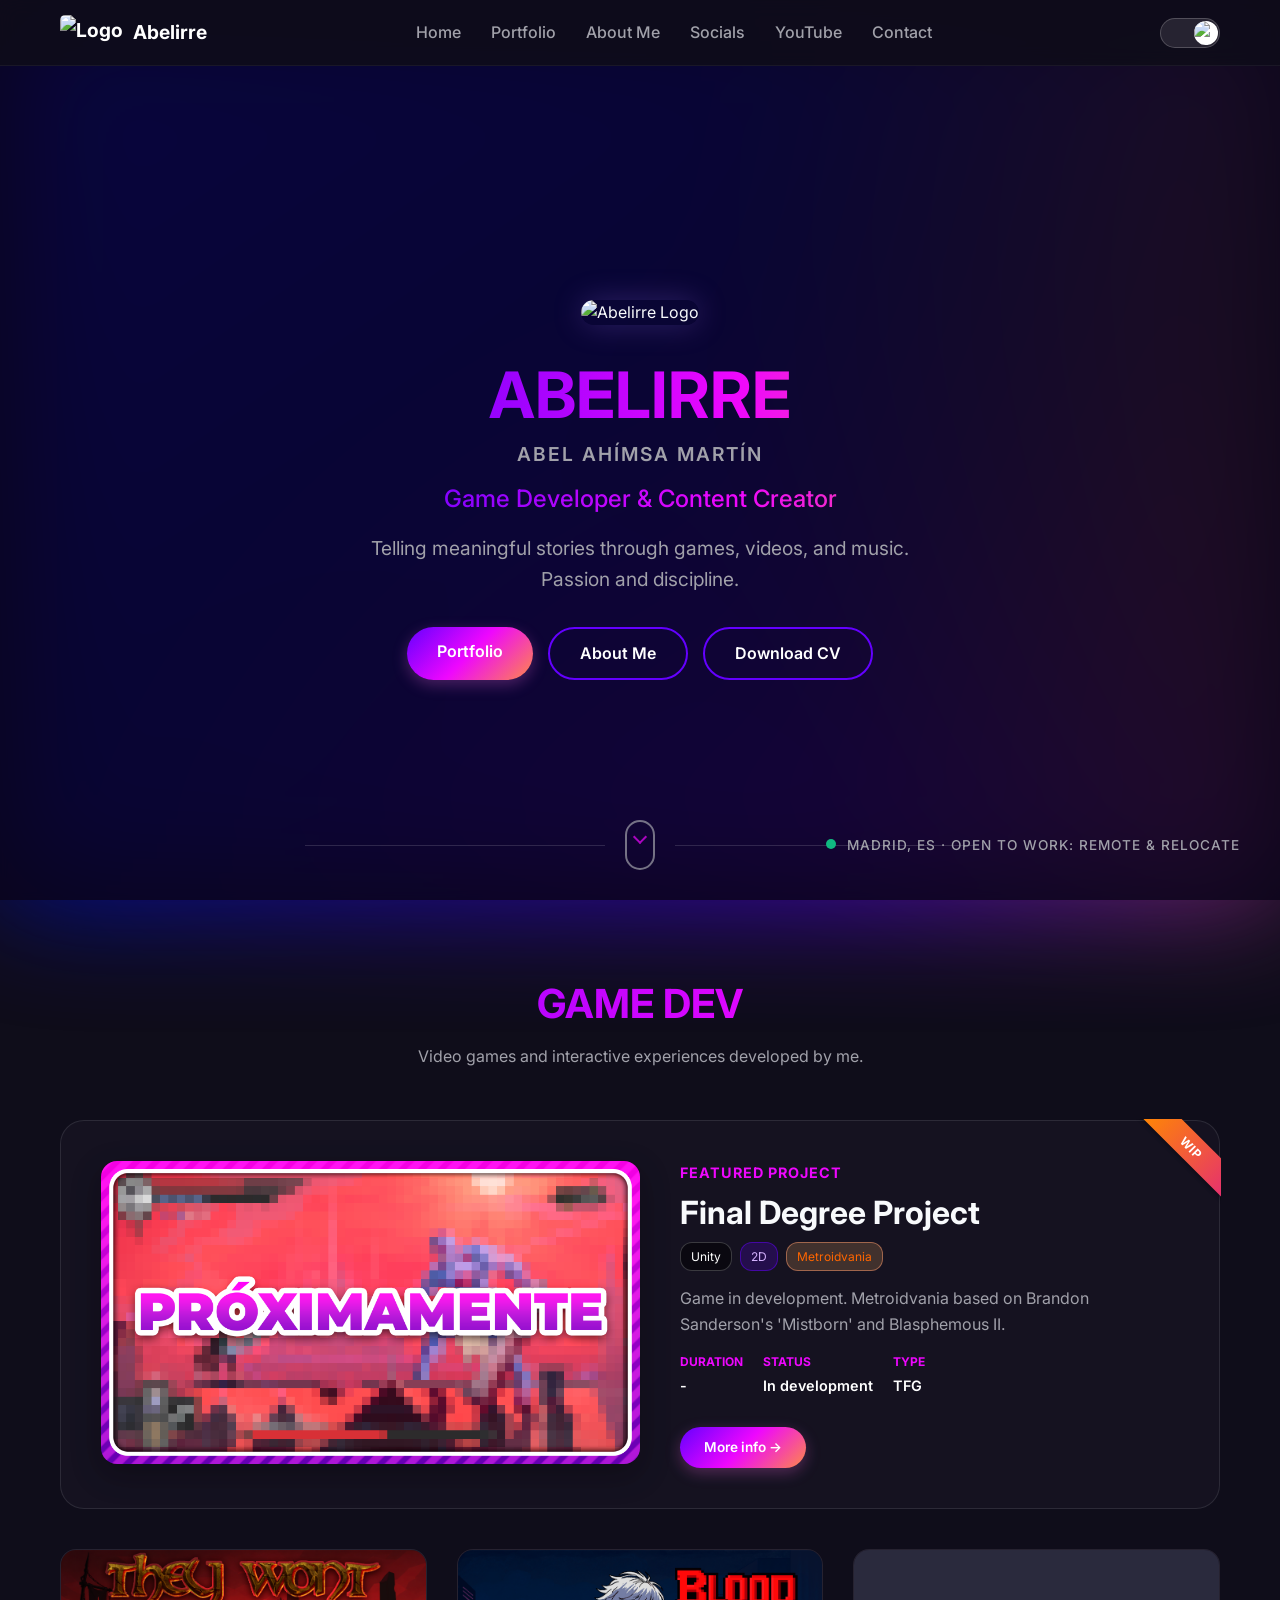
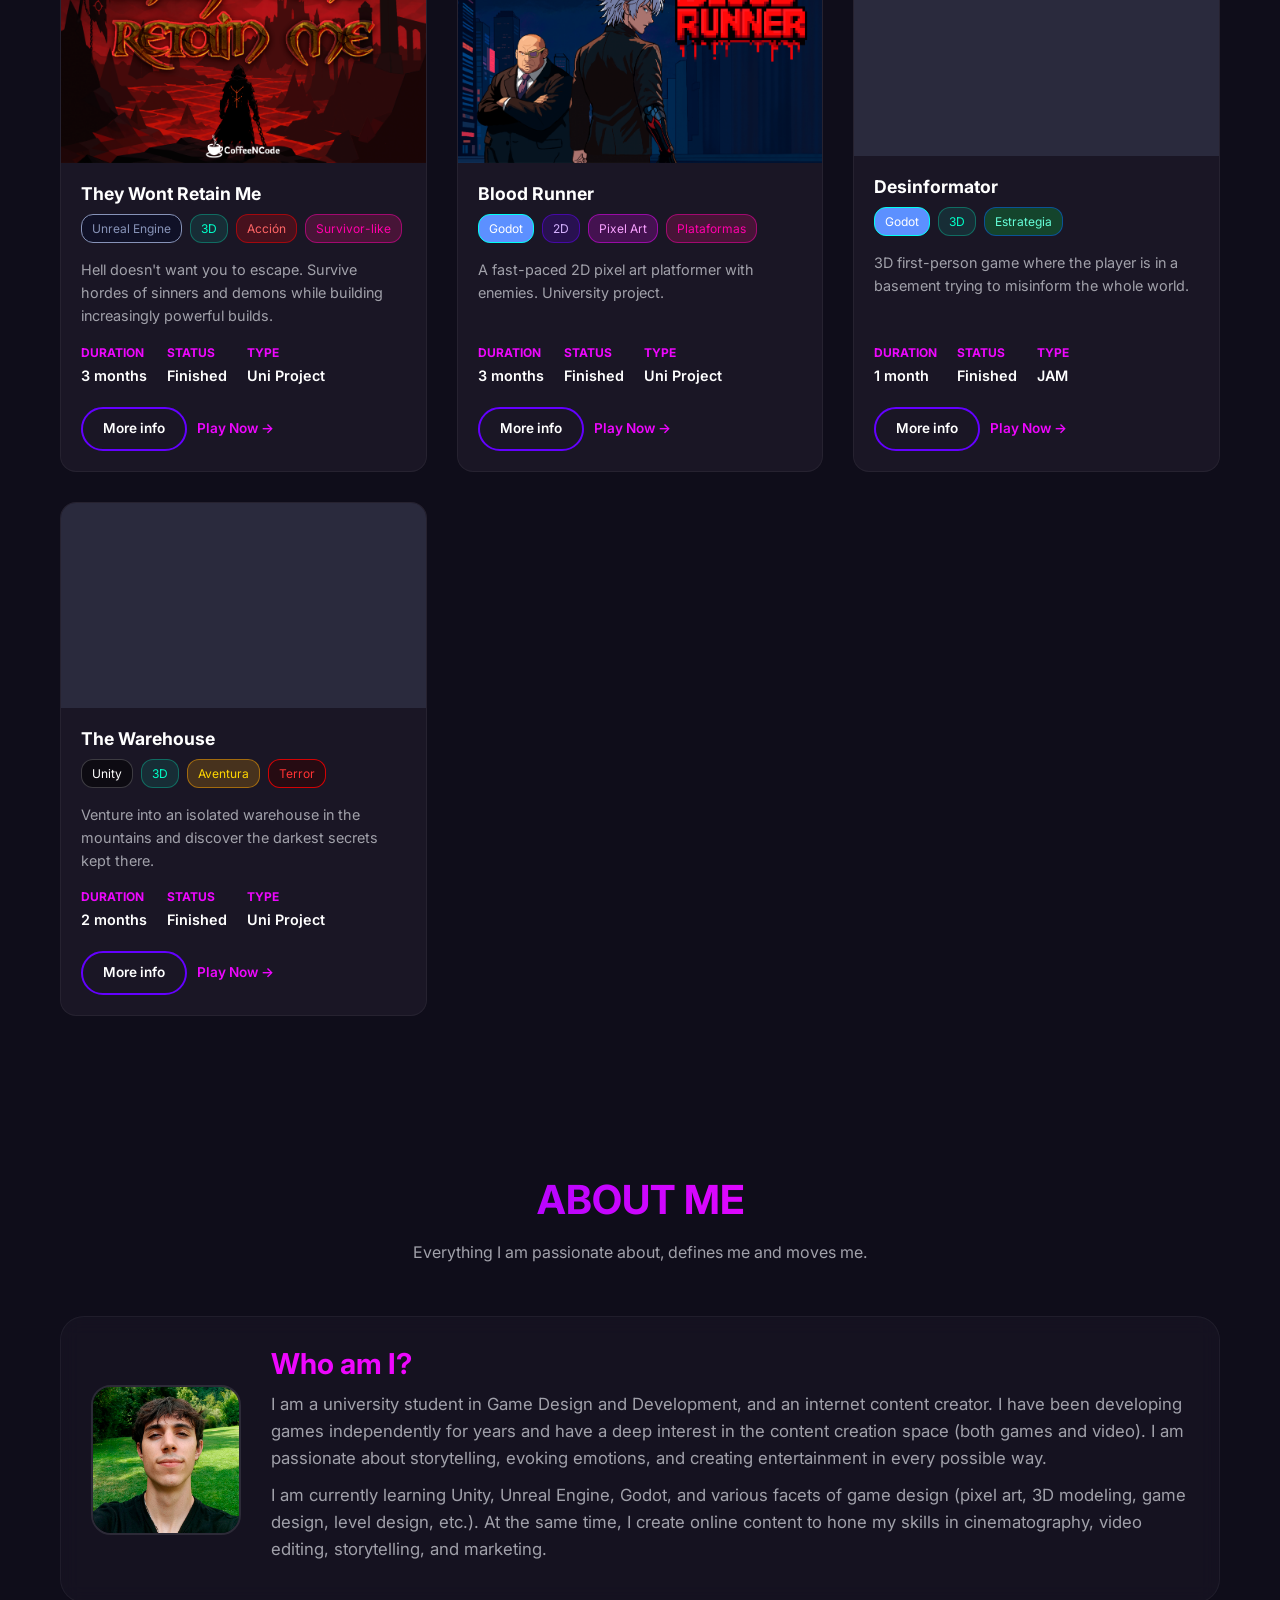
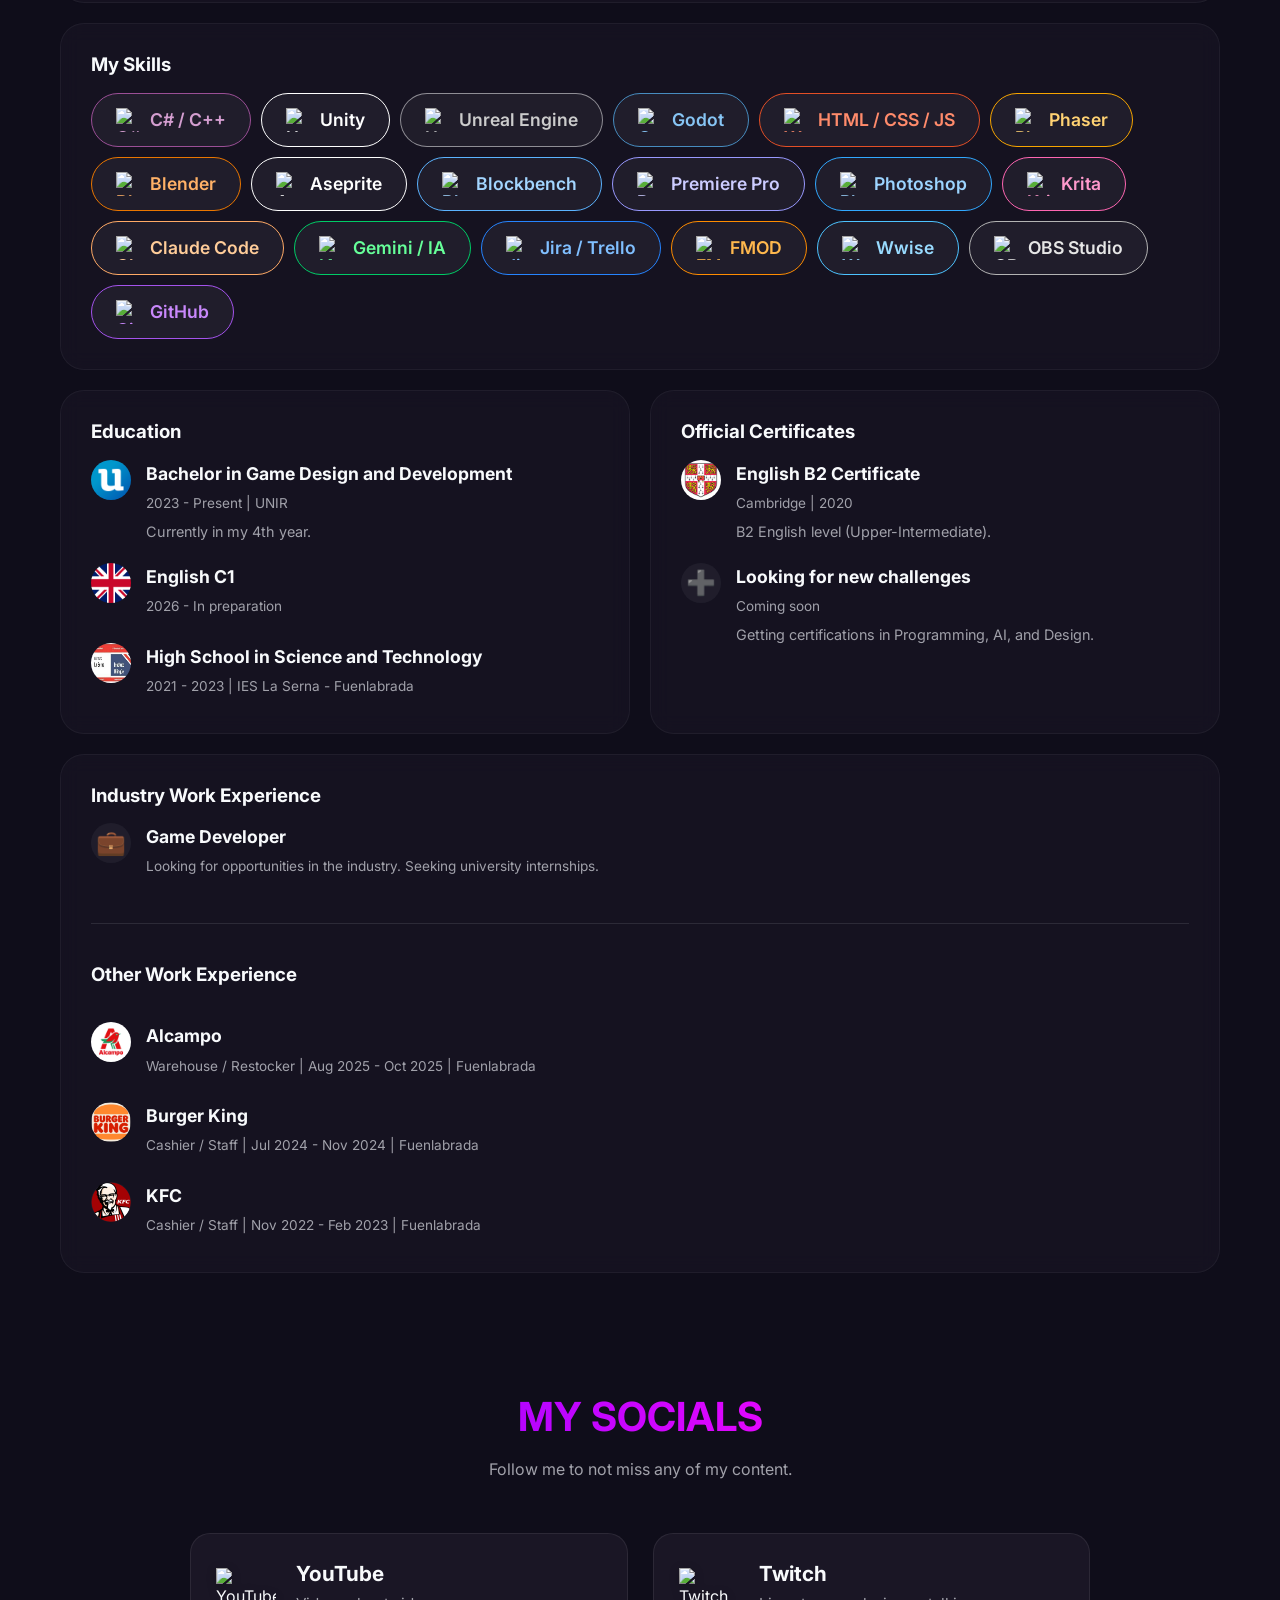
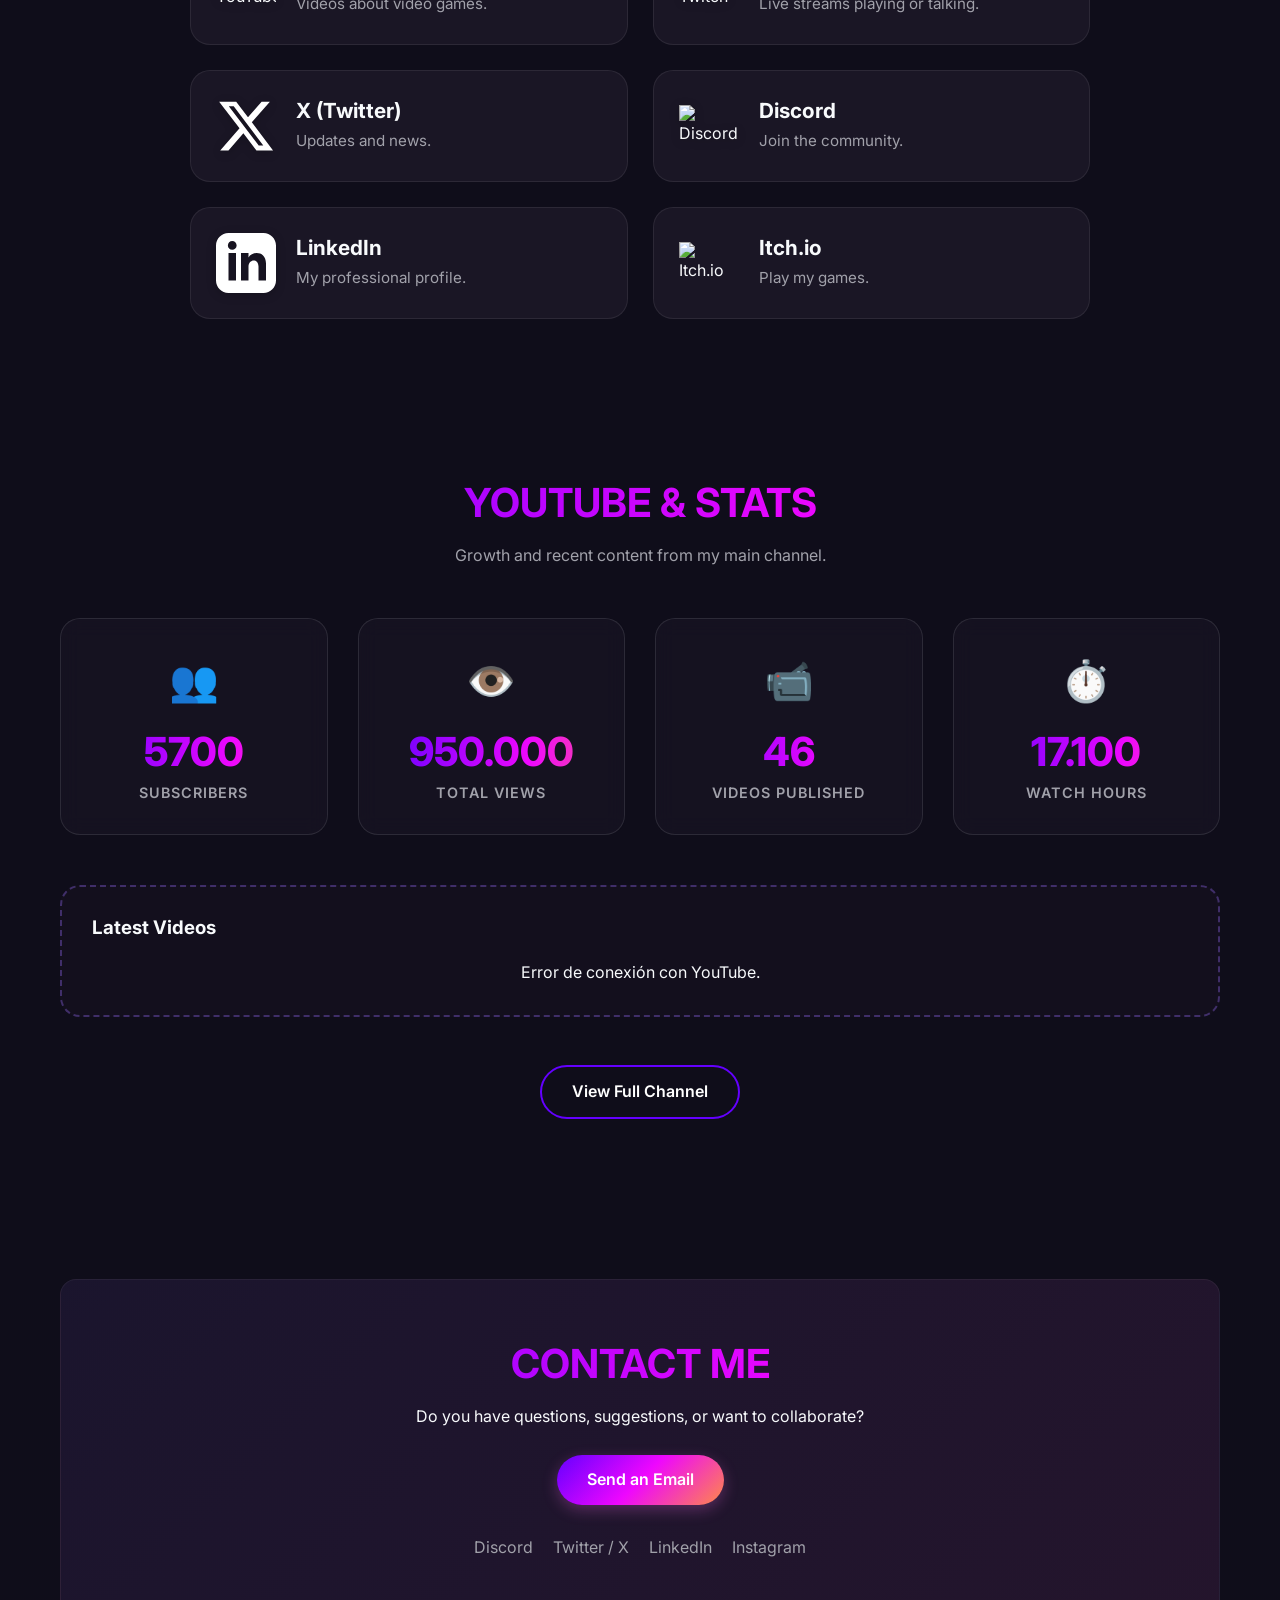
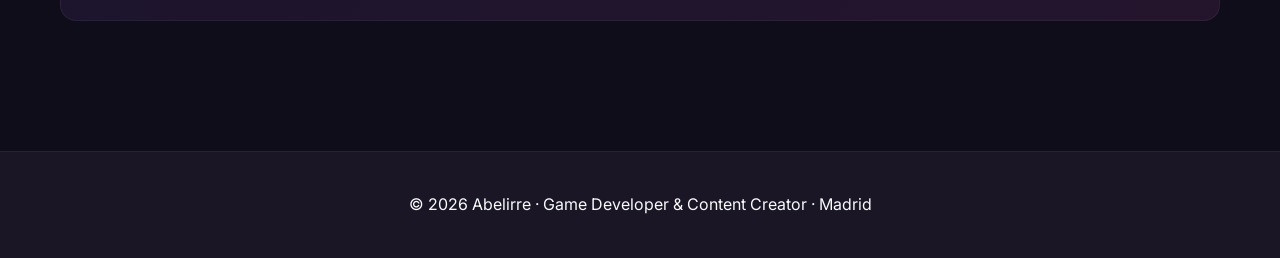
==== project.html @ eae744d8 "Update 25-09-26 Descargar CV, Etiquetas con img, Estructura mejorada, Paginas de Proyectos, traducci" ====
<!DOCTYPE html>
<html lang="es">

<head>
    <meta charset="UTF-8">
    <meta name="viewport" content="width=device-width, initial-scale=1.0">
    <title>Abelirre | Proyecto</title>
    <link rel="icon" href="assets/images/Perfil_4.png">
    <link href="https://fonts.googleapis.com/css2?family=Inter:wght@400;500;600;700;800&display=swap" rel="stylesheet">
    <link rel="stylesheet" href="assets/styles.css">
    <style>
        .project-hero {
            position: relative;
            width: 100%;
            height: 60vh;
            min-height: 400px;
            overflow: hidden;
            display: flex;
            align-items: flex-end;
            padding-bottom: 50px;
            margin-top: 70px;
        }
        .project-hero-bg {
            position: absolute;
            top: 0; left: 0; width: 100%; height: 100%;
            object-fit: cover;
            z-index: 1;
            background-color: #2a2a3d;
        }
        .project-hero-overlay {
            position: absolute;
            top: 0; left: 0; width: 100%; height: 100%;
            background: linear-gradient(to top, var(--bg-primary) 0%, rgba(10, 10, 15, 0.4) 100%);
            z-index: 2;
        }
        .project-hero-content {
            position: relative;
            z-index: 3;
            width: 100%;
        }
        .project-back {
            display: inline-flex;
            align-items: center;
            color: var(--color-pink);
            text-decoration: none;
            margin-bottom: 20px;
            font-weight: 600;
            transition: 0.3s;
        }
        .project-back:hover {
            color: #fff;
            transform: translateX(-5px);
        }
        .project-info-grid {
            display: grid;
            grid-template-columns: 2fr 1fr;
            gap: 40px;
            margin-top: 40px;
        }
        @media (max-width: 768px) {
            .project-info-grid {
                grid-template-columns: 1fr;
            }
        }
    </style>
</head>

<body>
    <nav class="navbar">
        <div class="nav-container">
            <a href="index.html" class="nav-logo">
                <img src="assets/images/Perfil_4.png" alt="Logo">
                <span>Abelirre</span>
            </a>
            <ul class="nav-menu">
                <li><a href="index.html#inicio" class="nav-link" data-i18n="nav_home">Inicio</a></li>
                <li><a href="index.html#projects" class="nav-link" data-i18n="nav_projects">Game Dev</a></li>
                <li><a href="index.html#about" class="nav-link" data-i18n="nav_about">Sobre Mí</a></li>
                <li><a href="index.html#social-hero" class="nav-link" data-i18n="nav_social">Mis Redes</a></li>
                <li><a href="index.html#youtube" class="nav-link" data-i18n="nav_youtube">YouTube</a></li>
                <li><a href="index.html#contacto" class="nav-link" data-i18n="nav_contact">Contacto</a></li>
            </ul>
            <div class="lang-switch" id="langSwitch">
                <div class="lang-circle" id="langCircle">
                    <img src="https://flagcdn.com/w40/es.png" alt="ES" id="flagIcon">
                </div>
            </div>
            <button class="nav-toggle" aria-label="Menu">
                <span></span><span></span><span></span>
            </button>
        </div>
    </nav>

    <header class="project-hero" id="project-hero">
        <img id="project-bg" class="project-hero-bg" src="" alt="Fondo" onerror="this.src='https://placehold.co/1920x1080/2a2a3d/fff?text=No+Image';">
        <div class="project-hero-overlay"></div>
        <div class="container project-hero-content">
            <a href="index.html#projects" class="project-back">← Volver al Portfolio</a>
            <h1 id="project-title" class="gradient-text" style="font-size: clamp(2.5rem, 5vw, 4rem); margin-bottom: 10px;">Título del Proyecto</h1>
            <div id="project-tags-container" class="project-tags" style="margin-bottom: 20px;">
                <!-- Tags -->
            </div>
        </div>
    </header>

    <section class="section" style="padding-top: 20px;">
        <div class="container">
            <div class="project-info-grid">
                <div class="project-main-content">
                    <h2 class="gradient-text" style="margin-bottom: 20px;" data-i18n="project_about">Sobre el Proyecto</h2>
                    <div id="project-extended-desc" style="line-height: 1.8; color: var(--text-secondary); font-size: 1.1rem;">
                        <!-- Extended Desc -->
                    </div>
                </div>
                <div class="project-sidebar">
                    <div class="bento-card">
                        <h3 data-i18n="project_details">Detalles</h3>
                        <div id="project-stats" style="margin-top: 20px;">
                            <!-- Stats -->
                        </div>
                        <div id="project-actions" style="margin-top: 30px;">
                            <!-- Link -->
                        </div>
                    </div>
                </div>
            </div>
        </div>
    </section>

    <footer class="footer">
        <div class="container text-center">
            <p data-i18n="footer_text">&copy; 2026 Abelirre · Game Developer y Creador de Contenido · Madrid</p>
        </div>
    </footer>

    <script src="scripts/data.js"></script>
    <script src="scripts/i18n.js"></script>
    <script src="scripts/project.js"></script>
</body>
</html>
---- assets/styles.css ----
/* --- VARIABLES --- */
:root {
    --color-purple: #6400FF;
    --color-pink: #ee07fe;
    --color-orange: #fe8948;
    --bg-primary: #0f0d1a;
    --bg-secondary: #1a1625;
    --bg-card: rgba(26, 22, 37, 0.6);
    --text-primary: #f8fafc;
    --text-secondary: #a1a1aa;
    --gradient-primary: linear-gradient(135deg, var(--color-purple), var(--color-pink), var(--color-orange));
    --gradient-text: linear-gradient(90deg, var(--color-purple), var(--color-pink), var(--color-orange), var(--color-purple));
    --radius: 16px;
}

/* --- RESET & BASE --- */
* {
    box-sizing: border-box;
    margin: 0;
    padding: 0;
}

html {
    scroll-behavior: smooth;
}

body {
    font-family: 'Inter', sans-serif;
    background-color: var(--bg-primary);
    color: var(--text-primary);
    line-height: 1.6;
    overflow-x: hidden;
}

/* --- UTILITIES --- */
.container {
    max-width: 1200px;
    margin: 0 auto;
    padding: 0 20px;
}

.text-center {
    text-align: center;
}

.mt-3 {
    margin-top: 3rem;
}

img {
    max-width: 100%;
    height: auto;
}

/* Gradient Overlay Background */
.bg-gradient-overlay {
    position: fixed;
    top: 0;
    left: 0;
    width: 100%;
    height: 100%;
    z-index: -1;
    background: radial-gradient(circle at 20% 20%, #222222, transparent 50%),
        radial-gradient(circle at 80% 80%, rgba(255, 0, 0, 0.1), transparent 50%);
}

/* --- TYPOGRAPHY --- */
h1,
h2,
h3 {
    font-weight: 700;
    line-height: 1.2;
    margin-bottom: 1rem;
}

h1 {
    font-size: clamp(2.5rem, 5vw, 4rem);
}

h2 {
    font-size: clamp(1.8rem, 6vw, 2.5rem);
}

.gradient-text {
    background: var(--gradient-text);
    -webkit-background-clip: text;
    background-clip: text;
    color: transparent;
    background-size: 200% auto;
    animation: gradientFlow 6s infinite linear;
}

/* --- NAVBAR --- */
.navbar {
    position: fixed;
    top: 0;
    width: 100%;
    z-index: 1000;
    padding: 15px 0;
    background: rgba(15, 13, 26, 0.9);
    backdrop-filter: blur(10px);
    border-bottom: 1px solid rgba(255, 255, 255, 0.05);
}

.nav-container {
    display: flex;
    justify-content: space-between;
    align-items: center;
    max-width: 1200px;
    margin: 0 auto;
    padding: 0 20px;
}

.nav-logo {
    display: flex;
    align-items: center;
    gap: 10px;
    font-weight: 700;
    font-size: 1.2rem;
    color: #fff;
    text-decoration: none;
}

.nav-logo img {
    height: 35px;
    border-radius: 5px;
}

.nav-menu {
    display: flex;
    list-style: none;
    gap: 30px;
}

.nav-link {
    color: var(--text-secondary);
    text-decoration: none;
    font-weight: 500;
    transition: 0.3s;
}

.nav-link:hover {
    color: #fff;
}

/* Language Switch */
.lang-switch {
    width: 60px;
    height: 30px;
    background: rgba(255, 255, 255, 0.1);
    border-radius: 30px;
    position: relative;
    cursor: pointer;
    margin-left: 20px;
    display: flex;
    align-items: center;
    border: 1px solid rgba(255, 255, 255, 0.2);
    transition: background 0.3s;
}

.lang-switch:hover {
    background: rgba(255, 255, 255, 0.2);
}

.lang-circle {
    width: 24px;
    height: 24px;
    border-radius: 50%;
    background: #fff;
    position: absolute;
    left: 3px;
    transition: transform 0.3s cubic-bezier(0.4, 0, 0.2, 1);
    display: flex;
    justify-content: center;
    align-items: center;
    overflow: hidden;
}

.lang-circle img {
    width: 100%;
    height: 100%;
    object-fit: cover;
}

.lang-switch.en .lang-circle {
    transform: translateX(30px);
}

/* Mobile Menu Toggle */
.nav-toggle {
    display: none;
    background: none;
    border: none;
    cursor: pointer;
    flex-direction: column;
    gap: 5px;
}

.nav-toggle span {
    width: 25px;
    height: 3px;
    background: var(--color-pink);
}

@media (max-width: 768px) {
    .nav-menu {
        display: none;
        position: absolute;
        top: 100%;
        left: 0;
        width: 100%;
        background: var(--bg-secondary);
        flex-direction: column;
        padding: 20px;
        text-align: center;
    }

    .nav-menu.active {
        display: flex;
    }

    .nav-toggle {
        display: flex;
    }
}

/* --- HERO SECTION --- */
.hero {
    min-height: 100vh;
    display: flex;
    align-items: center;
    justify-content: center;
    text-align: center;
    padding-top: 80px;
}

.hero-logo {
    width: 180px;
    border-radius: 20px;
    margin-bottom: 2rem;
    animation: float 6s ease-in-out infinite;
    box-shadow: 0 0 30px rgba(133, 96, 219, 0.3);
}

.hero-subtitle {
    font-size: 1.2rem;
    color: var(--text-secondary);
    max-width: 650px;
    margin: 0 auto 2rem;
    padding: 0 20px;
}

/* --- BUTTONS --- */
.btn {
    display: inline-block;
    padding: 12px 30px;
    border-radius: 50px;
    font-family: inherit;
    font-weight: 600;
    text-decoration: none;
    transition: 0.3s;
    cursor: pointer;
    border: none;
}

.btn-primary {
    background: var(--gradient-primary);
    color: #fff;
    box-shadow: 0 5px 15px rgba(223, 95, 208, 0.3);
}

.btn-primary:hover {
    transform: translateY(-3px);
    box-shadow: 0 8px 25px rgba(223, 95, 208, 0.5);
    animation: pulseGlow 2s infinite;
}

.btn-secondary {
    background: transparent;
    border: 2px solid var(--color-purple);
    color: #fff;
}

.btn-secondary:hover {
    background: var(--color-purple);
    animation: pulseGlow 2s infinite;
}

.btn-group {
    display: flex;
    gap: 15px;
    justify-content: center;
    margin-top: 20px;
}

/* --- SECTIONS & CARDS --- */
.section {
    padding: 80px 0;
    scroll-margin-top: 80px;
}

.section-header {
    text-align: center;
    margin-bottom: 50px;
}

.section-header p {
    color: var(--text-secondary);
}

.features-grid {
    display: grid;
    grid-template-columns: repeat(auto-fit, minmax(300px, 1fr));
    gap: 30px;
}

.card {
    background: var(--bg-card);
    border: 1px solid rgba(255, 255, 255, 0.05);
    padding: 30px;
    border-radius: var(--radius);
    transition: 0.3s;
}

.card:hover {
    transform: translateY(-10px);
    border-color: var(--color-purple);
    box-shadow: 0 10px 30px rgba(0, 0, 0, 0.3);
}

.card-icon {
    width: 60px;
    height: 60px;
    display: flex;
    align-items: center;
    justify-content: center;
    background: var(--gradient-primary);
    border-radius: var(--radius);
    margin-bottom: var(--radius);
    font-size: 1.5rem;
    transition: transform 0.3s ease;
    /* Smooth transition for icon */
}

/* --- PORTFOLIO / VIDEO GRID (NUEVO) --- */
.projects-grid {
    display: grid;
    grid-template-columns: repeat(auto-fit, minmax(320px, 1fr));
    gap: 30px;
}

/* Tarjetas de Proyecto/Video */
.project-card {
    background: var(--bg-secondary);
    border-radius: var(--radius);
    overflow: hidden;
    border: 1px solid rgba(255, 255, 255, 0.05);
    transition: 0.3s;
    display: flex;
    flex-direction: column;
}

.project-card:hover {
    transform: translateY(-5px);
    border-color: var(--color-pink);
}

.card-media {
    position: relative;
    width: 100%;
    aspect-ratio: 16/9;
    background: #000;
}

.card-media img {
    width: 100%;
    height: 100%;
    object-fit: cover;
}

.card-media iframe {
    width: 100%;
    height: 100%;
    border: none;
}

.card-content {
    padding: 20px;
    flex-grow: 1;
    display: flex;
    flex-direction: column;
}

.card-title {
    font-size: 1.1rem;
    margin-bottom: 10px;
    color: #fff;
}

.card-desc {
    font-size: 0.9rem;
    color: var(--text-secondary);
    margin-bottom: 15px;
    flex-grow: 1;
}

.card-link {
    color: var(--color-pink);
    font-weight: 600;
    text-decoration: none;
    font-size: 0.9rem;
    display: inline-flex;
    align-items: center;
    gap: 5px;
}

.card-link:hover {
    text-decoration: underline;
}

/* --- CONTACT & FOOTER --- */
.contact-card {
    text-align: center;
    background: linear-gradient(135deg, rgba(133, 96, 219, 0.1), rgba(223, 95, 208, 0.1));
    padding: 60px;
    border-radius: var(--radius);
    border: 1px solid rgba(255, 255, 255, 0.05);
}

.social-links-row {
    display: flex;
    gap: 20px;
    justify-content: center;
    margin-top: 30px;
}

.social-links-row a {
    color: var(--text-secondary);
    text-decoration: none;
    transition: 0.2s;
}

.social-links-row a:hover {
    color: var(--color-pink);
}

.footer {
    padding: 40px 0;
    border-top: 1px solid rgba(255, 255, 255, 0.05);
    margin-top: 50px;
    background: var(--bg-secondary);
}

/* --- ANIMATIONS --- */
@keyframes float {

    0%,
    100% {
        transform: translateY(0);
    }

    50% {
        transform: translateY(-15px);
    }
}

@keyframes gradientFlow {
    0% {
        background-position: 0% center;
    }

    100% {
        background-position: -200% center;
    }
}

.animate-on-scroll {
    opacity: 0;
    transform: translateY(30px);
    transition: 0.8s ease;
}

.animate-on-scroll.visible {
    opacity: 1;
    transform: translateY(0);
}

.loading-spinner {
    grid-column: 1 / -1;
    text-align: center;
    padding: 40px;
    color: var(--text-secondary);
}

/* --- SECCIÓN: SOCIAL HERO --- */
#social-hero {
    padding-top: 40px;
}

.social-hero-grid {
    display: grid;
    grid-template-columns: repeat(auto-fit, minmax(300px, 1fr));
    /* Dos columnas en escritorio, una en móvil */
    gap: 25px;
    max-width: 900px;
    margin: 0 auto;
}

.social-hero-card {
    display: flex;
    align-items: center;
    background: var(--bg-secondary);
    border: 1px solid rgba(255, 255, 255, 0.08);
    border-radius: 20px;
    padding: 25px;
    text-decoration: none;
    color: var(--text-primary);
    transition: all 0.3s cubic-bezier(0.25, 0.8, 0.25, 1);
    position: relative;
    overflow: hidden;
}

/* Efecto Hover General */
.social-hero-card:hover {
    transform: translateY(-5px) scale(1.02);
    box-shadow: 0 10px 30px rgba(0, 0, 0, 0.4);
}

/* Colores Específicos por Red y Efectos de Brillo */
.social-hero-card.youtube:hover {
    border-color: #FF0000;
    box-shadow: 0 10px 30px rgba(255, 0, 0, 0.2);
}

.social-hero-card.twitch:hover {
    border-color: #9146FF;
    box-shadow: 0 10px 30px rgba(145, 70, 255, 0.2);
}

.social-hero-card.twitter:hover {
    border-color: var(--text-primary);
    box-shadow: 0 10px 30px rgba(255, 255, 255, 0.1);
}

.social-hero-card.discord:hover {
    border-color: #5865F2;
    box-shadow: 0 10px 30px rgba(88, 101, 242, 0.2);
}

.social-icon-large {
    width: 60px;
    height: 60px;
    flex-shrink: 0;
    margin-right: 20px;
    display: flex;
    align-items: center;
    justify-content: center;
}

.social-icon-large img,
.social-icon-large svg {
    width: 100%;
    height: auto;
    filter: drop-shadow(0 2px 5px rgba(0, 0, 0, 0.2));
    transition: transform 0.3s ease;
}

.social-hero-card:hover .social-icon-large img,
.social-hero-card:hover .social-icon-large svg {
    transform: scale(1.1) rotate(-5deg);
}

.social-info {
    flex-grow: 1;
}

.social-info h3 {
    margin: 0 0 5px 0;
    font-size: 1.3rem;
}

.social-info p {
    margin: 0;
    color: var(--text-secondary);
    font-size: 0.95rem;
}

.social-arrow {
    font-size: 1.5rem;
    color: var(--text-secondary);
    opacity: 0;
    transform: translateX(-10px);
    transition: all 0.3s ease;
}

.social-hero-card:hover .social-arrow {
    opacity: 1;
    transform: translateX(0);
    color: var(--text-primary);
}

/* Icono de Play sobre las miniaturas de YouTube */
.play-overlay {
    position: absolute;
    top: 0;
    left: 0;
    width: 100%;
    height: 100%;
    background: rgba(0, 0, 0, 0.3);
    display: flex;
    align-items: center;
    justify-content: center;
    color: #fff;
    font-size: 3rem;
    opacity: 0;
    transition: 0.3s;
}

.card-media a:hover .play-overlay {
    opacity: 1;
    background: rgba(0, 0, 0, 0.1);
}

/* --- ESTILOS: CONTENEDOR DE VÍDEOS --- */

/* Estilo de la caja contenedora (Borde discontinuo y fondo oscuro) */
.section-box-container {
    background: rgba(26, 22, 37, 0.4);
    /* Fondo oscuro sutil */
    border: 2px dashed rgba(133, 96, 219, 0.4);
    /* Borde discontinuo morado */
    border-radius: 20px;
    padding: 30px;
    /* Espacio interno alrededor de las tarjetas */
    margin-bottom: 30px;
}

.smaller-grid {
    grid-template-columns: repeat(auto-fit, minmax(240px, 1fr));
    gap: 20px;
}

/* Ajustes de texto para que se vea bien en tarjetas pequeñas */
.smaller-grid .project-card .card-content {
    padding: 15px;
}

.smaller-grid .project-card .card-title {
    font-size: 1rem;
    margin-bottom: 8px;
    line-height: 1.3;
}

.smaller-grid .project-card .card-desc {
    font-size: 0.85rem;
}

/* --- FONDO: LÍQUIDO ANIMADO --- */

/* Colores */
:root {
    --liquid-blue-deep: #0011ff;
    --liquid-cyan: #00f7ff;
    --liquid-orange: #fb8500;
    --liquid-purple: #6400ff;
    --liquid-pink: #f72585;
}

/* Body container */
body {
    position: relative;
    /* Posicionar las capas internas */
    /* Color de fondo por si falla la carga */
    background-color: var(--bg-primary);
    /* Body Full Screen */
    min-height: 100vh;
}

/* CAPA 1 (FONDO): Degradado líquido animado 
   "body::before" -> capa -2.
*/
body::before {
    content: '';
    position: fixed;
    top: 0;
    left: 0;
    width: 100%;
    height: 100%;
    z-index: -2;

    /* Capas con degradados radiales. Superpuestos y difuminados */
    background:
        radial-gradient(circle at 80% 20%, var(--liquid-orange) 0%, transparent 50%),
        radial-gradient(circle at 40% 70%, var(--liquid-purple) 0%, transparent 50%),
        radial-gradient(circle at 70% 80%, var(--liquid-pink) 0%, transparent 50%),
        linear-gradient(to bottom right, var(--liquid-blue-deep), #000);
    /* Base oscura */

    background-size: 180% 180%;

    /* Blurr */
    filter: blur(60px);
    opacity: 0.8;

    /* Animación suave y lenta */
    animation: liquidFlow 25s ease infinite alternate;
}

/* CAPA 2 (FILTRO): Capa oscura para leer bien
   "body::after" -> capa -1
*/
body::after {
    content: '';
    position: fixed;
    top: 0;
    left: 0;
    width: 100%;
    height: 100%;
    z-index: -1;

    /* Color oscuro semi-transparente.
       Último valor: 0.1 / 1 para más o menos oscuridad.
    */
    background: rgba(10, 4, 26, 0.8);

    backdrop-filter: blur(5px);
}

/* Animación del movimiento del fondo */
@keyframes liquidFlow {
    0% {
        background-position: 0% 0%;
    }

    50% {
        background-position: 100% 100%;
    }

    100% {
        background-position: 30% 60%;
    }
}

/* 'z-index' de las secciones principales */
.navbar.footer {
    position: fixed;
    z-index: 2;
}

.hero,
.section,
.footer {
    position: relative;
    z-index: 1;
}

/* --- ESTADÍSTICAS YOUTUBE --- */
.stats-grid {
    display: grid;
    grid-template-columns: repeat(auto-fit, minmax(200px, 1fr));
    gap: 30px;
    margin-top: 20px;
}

.stat-card {
    background: rgba(26, 22, 37, 0.6);
    /* Fondo semitransparente */
    border: 1px solid rgba(255, 255, 255, 0.1);
    border-radius: 20px;
    padding: 30px 20px;
    text-align: center;
    transition: transform 0.3s ease, border-color 0.3s ease;
    backdrop-filter: blur(10px);
}

.stat-card:hover {
    transform: translateY(-10px);
    border-color: var(--color-pink);
    box-shadow: 0 10px 30px rgba(0, 0, 0, 0.3);
}

.stat-icon {
    font-size: 2.5rem;
    margin-bottom: 15px;
}

.stat-number {
    font-size: 2.5rem;
    font-weight: 800;
    margin-bottom: 5px;
    line-height: 1.2;
}

.stat-card p {
    color: var(--text-secondary);
    font-size: 0.9rem;
    text-transform: uppercase;
    letter-spacing: 1px;
    font-weight: 600;
}

/* --- ANIMATIONS --- */

@keyframes pulseGlow {
    0% {
        box-shadow: 0 0 0 0 rgba(139, 92, 246, 0.4);
    }

    70% {
        box-shadow: 0 0 0 10px rgba(139, 92, 246, 0);
    }

    100% {
        box-shadow: 0 0 0 0 rgba(139, 92, 246, 0);
    }
}

/* --- HERO RESTRUCTURE --- */
.hero-titles {
    margin-bottom: 20px;
}

.hero-overline {
    font-size: 1.2rem;
    letter-spacing: 2px;
    color: var(--text-secondary);
    text-transform: uppercase;
    font-weight: 600;
    display: block;
    margin-bottom: -10px;
}

.hero-role {
    font-size: 1.5rem;
    font-weight: 500;
    margin-top: 5px;
}

/* Scroll Indicator */
.scroll-indicator-wrapper {
    position: absolute;
    bottom: 30px;
    left: 0;
    width: 100%;
    display: flex;
    align-items: center;
    justify-content: center;
    gap: 20px;
    padding: 0 40px;
    opacity: 0.7;
    z-index: 10;
}

.scroll-line {
    flex-grow: 1;
    height: 1px;
    background: rgba(255, 255, 255, 0.2);
    max-width: 300px;
}

.scroll-indicator {
    display: flex;
    flex-direction: column;
    align-items: center;
}

.mouse {
    width: 30px;
    height: 50px;
    border: 2px solid var(--text-secondary);
    border-radius: 20px;
    position: relative;
    display: flex;
    justify-content: center;
}

.arrow-down {
    width: 10px;
    height: 10px;
    border-right: 2px solid var(--color-pink);
    border-bottom: 2px solid var(--color-pink);
    transform: rotate(45deg);
    margin-top: 10px;
    animation: bounce 2s infinite;
}

/* Status Text */
.status-text {
    position: absolute;
    bottom: 45px;
    right: 40px;
    font-size: 0.85rem;
    color: var(--text-secondary);
    z-index: 10;
    font-weight: 500;
    letter-spacing: 1px;
    text-transform: uppercase;
    text-align: right;
    max-width: 600px;
    line-height: 1.5;
}

.status-dot {
    display: inline-block;
    width: 10px;
    height: 10px;
    background-color: #10b981;
    border-radius: 50%;
    animation: pulse-green 2s infinite;
    margin-right: 6px;
    vertical-align: middle;
    margin-bottom: 3px;
}

/* --- BENTO GRID (ABOUT ME) --- */
.bento-grid {
    display: grid;
    grid-template-columns: repeat(2, 1fr);
    grid-auto-rows: minmax(200px, auto);
    gap: 20px;
    max-width: 1200px;
    margin: 0 auto;
}

.bento-card {
    background: var(--bg-card);
    border: 1px solid rgba(255, 255, 255, 0.05);
    border-radius: 24px;
    padding: 30px;
    backdrop-filter: blur(10px);
    transition: 0.3s;
}

.bento-card:hover {
    transform: translateY(-5px);
    border-color: var(--color-purple);
    box-shadow: 0 10px 30px rgba(100, 0, 255, 0.2);
}

.bento-profile {
    grid-column: span 2;
    order: 1;
    display: flex;
    align-items: center;
    gap: 30px;
}

.profile-img {
    width: 150px;
    height: 150px;
    border-radius: 20px;
    object-fit: cover;
    border: 2px solid rgba(255, 255, 255, 0.1);
}

.profile-info h3 {
    font-size: 1.8rem;
    margin-bottom: 10px;
    color: var(--color-pink);
}

.profile-info p {
    color: var(--text-secondary);
    margin-bottom: 10px;
    font-size: 1.05rem;
}

.bento-skills {
    grid-column: span 2;
    order: 2;
}

.skills-tags {
    display: flex;
    flex-wrap: wrap;
    gap: 10px;
    margin-top: 15px;
}

.skill-tag {
    padding: 12px 24px;
    border-radius: 30px;
    font-size: 1.1rem;
    font-weight: 600;
    background: rgba(255, 255, 255, 0.05);
    color: #fff;
    border: 1px solid rgba(255, 255, 255, 0.1);
    display: inline-flex;
    align-items: center;
    gap: 10px;
}

.skill-icon {
    width: 24px;
    height: 24px;
    object-fit: contain;
}

.skill-tag.csharp {
    border-color: #9b4f96;
    color: #d49ed0;
}

.skill-tag.unity {
    border-color: #ffffff;
    color: #ffffff;
}

.skill-tag.unreal {
    border-color: rgba(255, 255, 255, 0.5);
    color: #cccccc;
}

.skill-tag.web {
    border-color: #e34f26;
    color: #ff8b6b;
}

.skill-tag.design {
    border-color: #ea7600;
    color: #ffb167;
}

.skill-tag.video {
    border-color: #9999ff;
    color: #ccccff;
}

.skill-tag.art {
    border-color: #31a8ff;
    color: #9cd4ff;
}

.skill-tag.godot {
    border-color: #478cbf;
    color: #87c5f5;
}

.skill-tag.phaser {
    border-color: #f7a500;
    color: #ffd273;
}

.skill-tag.blockbench {
    border-color: #5bb3ff;
    color: #a3d5ff;
}

.skill-tag.claude {
    border-color: #ffaa66;
    color: #ffcc99;
}

.skill-tag.ai {
    border-color: #00cc66;
    color: #66ff99;
}

.skill-tag.blender {
    border-color: #ea7600;
    color: #ffb167;
}

.skill-tag.aseprite {
    border-color: #ffffff;
    color: #ffffff;
}

.skill-tag.krita {
    border-color: #ff66b2;
    color: #ff99cc;
}

.skill-tag.github {
    border-color: #a453ec;
    color: #c988fc;
}

.skill-tag.jira {
    border-color: #2684ff;
    color: #80bfff;
}

.skill-tag.fmod {
    border-color: #ff8c00;
    color: #ffb84d;
}

.skill-tag.wwise {
    border-color: #4dc3ff;
    color: #99dbff;
}

.skill-tag.obsS {
    border-color: #b3b3b3;
    color: #e6e6e6;
}

.bento-edu {
    grid-column: span 1;
    order: 3;
}

.bento-certs {
    grid-column: span 1;
    order: 4;
}

.bento-exp {
    grid-column: span 2;
    order: 5;
}

.divider {
    height: 1px;
    background: rgba(255, 255, 255, 0.1);
    margin: 20px 0;
    width: 100%;
}

.timeline-list {
    display: flex;
    flex-direction: column;
    gap: 20px;
    margin-top: 15px;
}

.timeline-item {
    display: flex;
    gap: 15px;
}

.timeline-icon {
    font-size: 1.5rem;
    background: rgba(255, 255, 255, 0.05);
    width: 40px;
    height: 40px;
    border-radius: 50%;
    display: flex;
    align-items: center;
    justify-content: center;
    flex-shrink: 0;
}

.timeline-content h4 {
    margin: 0 0 5px 0;
    font-size: 1.1rem;
}

.timeline-date {
    font-size: 0.85rem;
    color: var(--text-secondary);
    display: block;
    margin-bottom: 5px;
}

.timeline-desc {
    font-size: 0.9rem;
    color: var(--text-secondary);
}

@media (max-width: 900px) {

    .bento-profile,
    .bento-skills,
    .bento-edu,
    .bento-certs,
    .bento-exp {
        grid-column: span 2;
        grid-row: auto;
    }

    .bento-profile {
        flex-direction: column;
        text-align: center;
    }
}

/* --- GAME DEV PROJECTS --- */
.featured-project {
    display: grid;
    grid-template-columns: 1fr 1fr;
    background: var(--bg-card);
    border: 1px solid rgba(255, 255, 255, 0.1);
    border-radius: 24px;
    overflow: hidden;
    margin-bottom: 40px;
    transition: 0.3s;
    align-items: stretch;
}

.featured-project:hover {
    border-color: var(--color-purple);
    box-shadow: 0 10px 40px rgba(100, 0, 255, 0.2);
}

.featured-media {
    width: 100%;
    height: 100%;
    background: transparent;
    position: relative;
    display: flex;
    justify-content: center;
    align-items: flex-start;
    padding: 40px 0 40px 40px;
}

.featured-media img,
.featured-media iframe {
    width: 100%;
    height: auto;
    aspect-ratio: 16 / 9;
    object-fit: cover;
    border: none;
    border-radius: 16px;
    box-shadow: 0 10px 30px rgba(0, 0, 0, 0.3);
}

.featured-content {
    padding: 40px;
    display: flex;
    flex-direction: column;
    justify-content: center;
}

.featured-label {
    color: var(--color-pink);
    font-size: 0.9rem;
    font-weight: 700;
    text-transform: uppercase;
    margin-bottom: 10px;
    letter-spacing: 1px;
}

.game-stats-row {
    display: flex;
    gap: 20px;
    margin-bottom: 20px;
    flex-wrap: wrap;
}

.game-stat {
    display: flex;
    flex-direction: column;
}

.game-stat-title {
    font-size: 0.75rem;
    color: var(--color-pink);
    text-transform: uppercase;
    font-weight: bold;
    margin-bottom: 2px;
}

.game-stat-value {
    font-size: 0.9rem;
    font-weight: 600;
    color: #fff;
}

.extended-desc {
    margin-top: 20px;
    border-top: 1px solid rgba(255, 255, 255, 0.1);
    padding-top: 20px;
    display: none;
    color: var(--text-secondary);
    font-size: 0.95rem;
    line-height: 1.6;
}

@media (max-width: 768px) {
    .hero-content {
        padding-bottom: 100px;
    }

    .featured-project {
        grid-template-columns: 1fr;
    }

    .featured-media {
        height: auto;
        min-height: unset;
        padding: 40px 20px 0 20px;
        align-items: center;
    }

}

@media (max-width: 1024px) {
    .status-text {
        bottom: 95px;
        right: 0;
        left: 0;
        text-align: center;
        max-width: 100%;
        padding: 0 20px;
    }
}

.project-tags {
    display: flex;
    flex-wrap: wrap;
    gap: 8px;
    margin-bottom: 15px;
}

.tag {
    font-size: 0.75rem;
    padding: 4px 10px;
    border-radius: 12px;
    background: rgba(255, 255, 255, 0.1);
    color: var(--text-secondary);
}

.tag.t-unity {
    background: rgba(0, 0, 0, 0.5);
    color: #fff;
    border: 1px solid rgba(255, 255, 255, 0.2);
}

.tag.t-godot {
    background: rgb(92, 144, 255);
    color: #fff;
    border: 1px solid rgb(0, 255, 242);
}

.tag.t-unreal {
    background: rgba(14, 17, 40, 0.8);
    color: #8793b8;
    border: 1px solid #8793b8;
}

.tag.t-2d {
    background: rgba(100, 0, 255, 0.2);
    color: #d6b3ff;
    border: 1px solid rgba(100, 0, 255, 0.5);
}

.tag.t-3d {
    background: rgba(0, 255, 200, 0.1);
    color: #00ffc8;
    border: 1px solid rgba(0, 255, 200, 0.3);
}

.tag.t-pixel {
    background: rgba(238, 7, 254, 0.2);
    color: #f8a1ff;
    border: 1px solid rgba(238, 7, 254, 0.5);
}

.tag.t-aventura {
    background: rgba(255, 165, 0, 0.2);
    color: #ffd700;
    border: 1px solid rgba(255, 165, 0, 0.5);
}

.tag.t-accion {
    background: rgba(255, 0, 0, 0.2);
    color: #ff6666;
    border: 1px solid rgba(255, 0, 0, 0.5);
}

.tag.t-terror {
    background: rgba(50, 0, 0, 0.5);
    color: #ff3333;
    border: 1px solid rgba(255, 0, 0, 0.8);
}

.tag.t-puzzle {
    background: rgba(0, 100, 255, 0.2);
    color: #66b2ff;
    border: 1px solid rgba(0, 100, 255, 0.5);
}

.tag.t-estrategia {
    background: rgba(0, 255, 76, 0.2);
    color: #66ffd9;
    border: 1px solid rgba(0, 100, 255, 0.5);
}

.tag.t-survivor {
    background: rgba(255, 122, 0, 0.2);
    color: #ffaa00;
    border: 1px solid rgba(255, 122, 0, 0.5);
}

.tag.t-platformer {
    background: rgba(255, 16, 129, 0.2);
    color: #ff00aa;
    border: 1px solid rgba(255, 0, 170, 0.5);
}

.tag.t-metroidvania {
    background: rgba(243, 177, 103, 0.2);
    color: #ff6600;
    border: 1px solid rgba(255, 156, 109, 0.5);
}

/* WIP Ribbon */
.ribbon-wrapper {
    width: 85px;
    height: 85px;
    overflow: hidden;
    position: absolute;
    top: -1px;
    right: -1px;
    z-index: 10;
}

.ribbon {
    font-size: 0.75rem;
    font-weight: bold;
    color: #fff;
    text-align: center;
    transform: rotate(45deg);
    position: relative;
    padding: 4px 0;
    left: -5px;
    top: 15px;
    width: 120px;
    background: linear-gradient(90deg, #ff8a00, #e52e71);
    box-shadow: 0 2px 4px rgba(0, 0, 0, 0.3);
    letter-spacing: 1px;
}

/* --- NUEVAS REDES SOCIALES --- */
.social-hero-card.linkedin:hover {
    border-color: #0077b5;
    box-shadow: 0 10px 30px rgba(0, 119, 181, 0.2);
}

.social-hero-card.github:hover {
    border-color: #ffffff;
    box-shadow: 0 10px 30px rgba(255, 255, 255, 0.1);
}

.social-hero-card.itch:hover {
    border-color: #fa5c5c;
    box-shadow: 0 10px 30px rgba(250, 92, 92, 0.2);
}

/* --- NEW ANIMATIONS --- */
@keyframes bounce {

    0%,
    20%,
    50%,
    80%,
    100% {
        transform: translateY(0) rotate(45deg);
    }

    40% {
        transform: translateY(5px) rotate(45deg);
    }

    60% {
        transform: translateY(3px) rotate(45deg);
    }
}

@keyframes pulse-green {
    0% {
        box-shadow: 0 0 0 0 rgba(16, 185, 129, 0.7);
    }

    70% {
        box-shadow: 0 0 0 6px rgba(16, 185, 129, 0);
    }

    100% {
        box-shadow: 0 0 0 0 rgba(16, 185, 129, 0);
    }
}
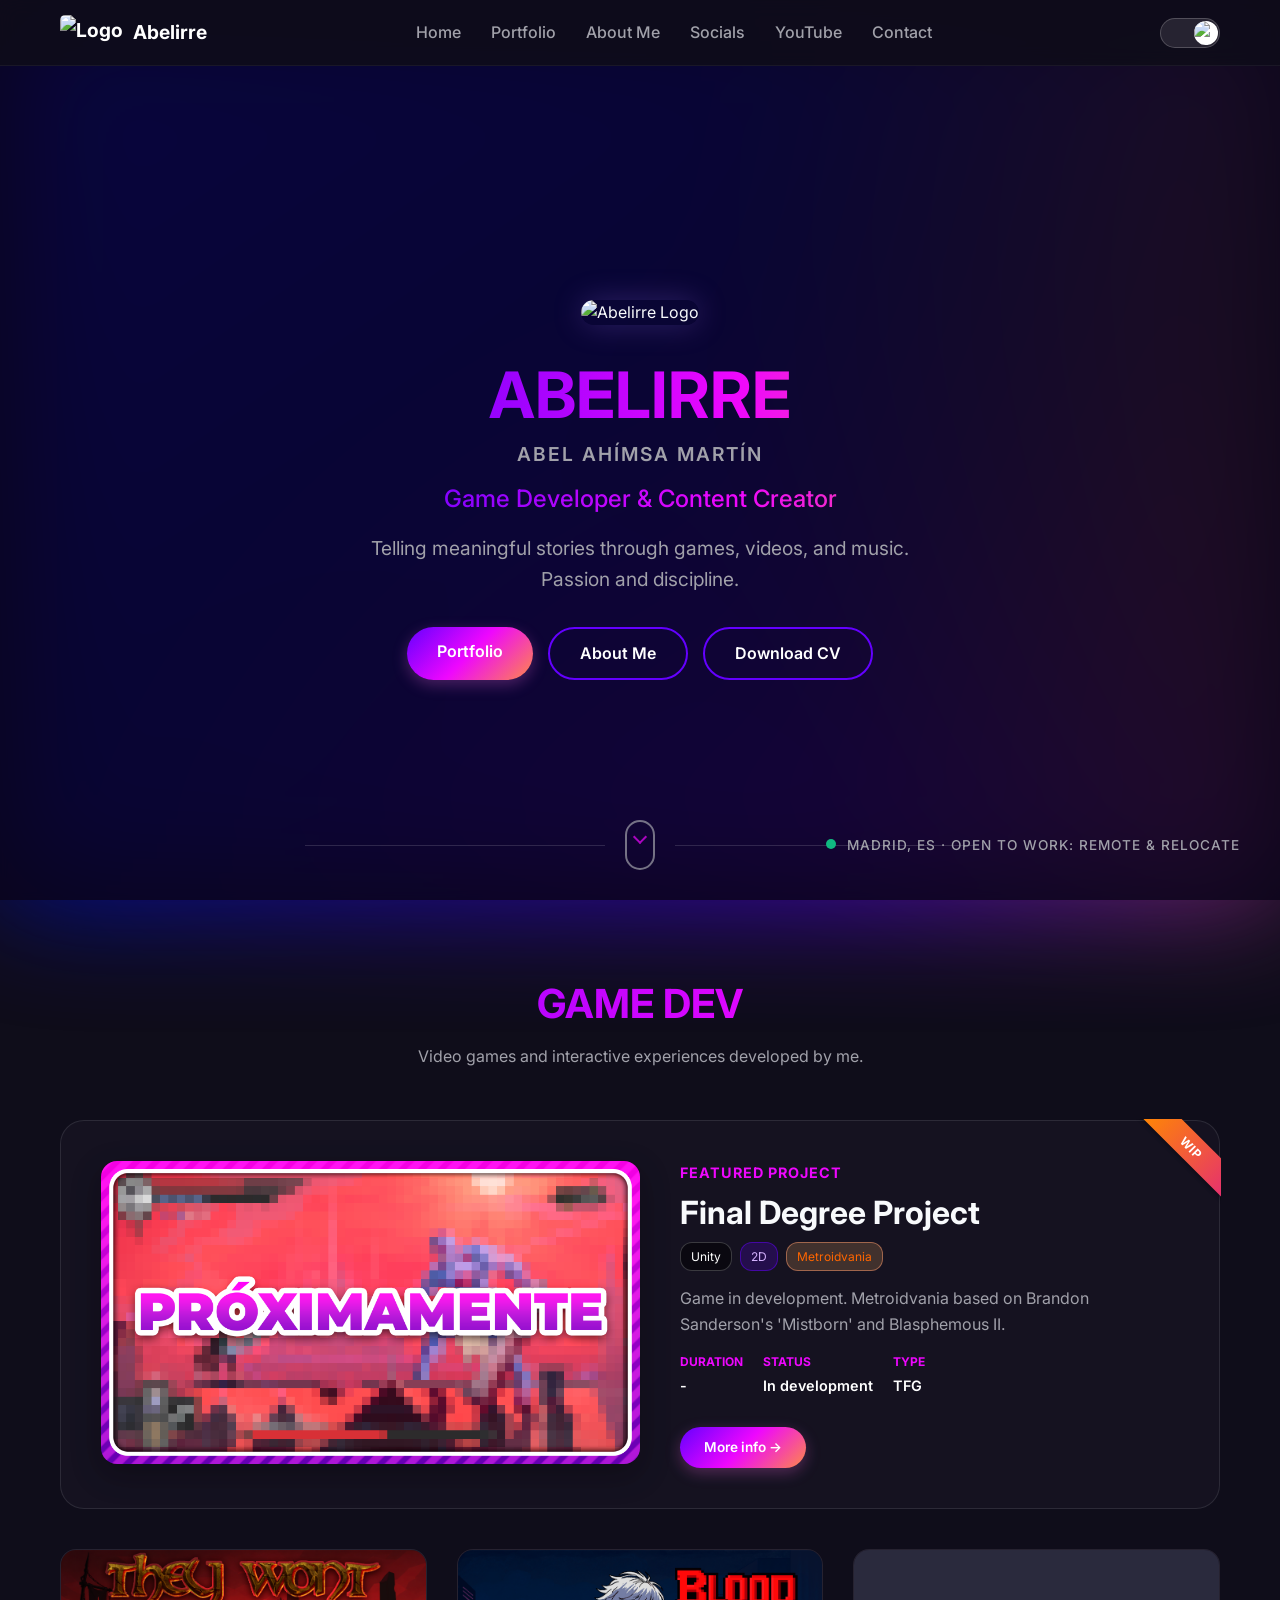
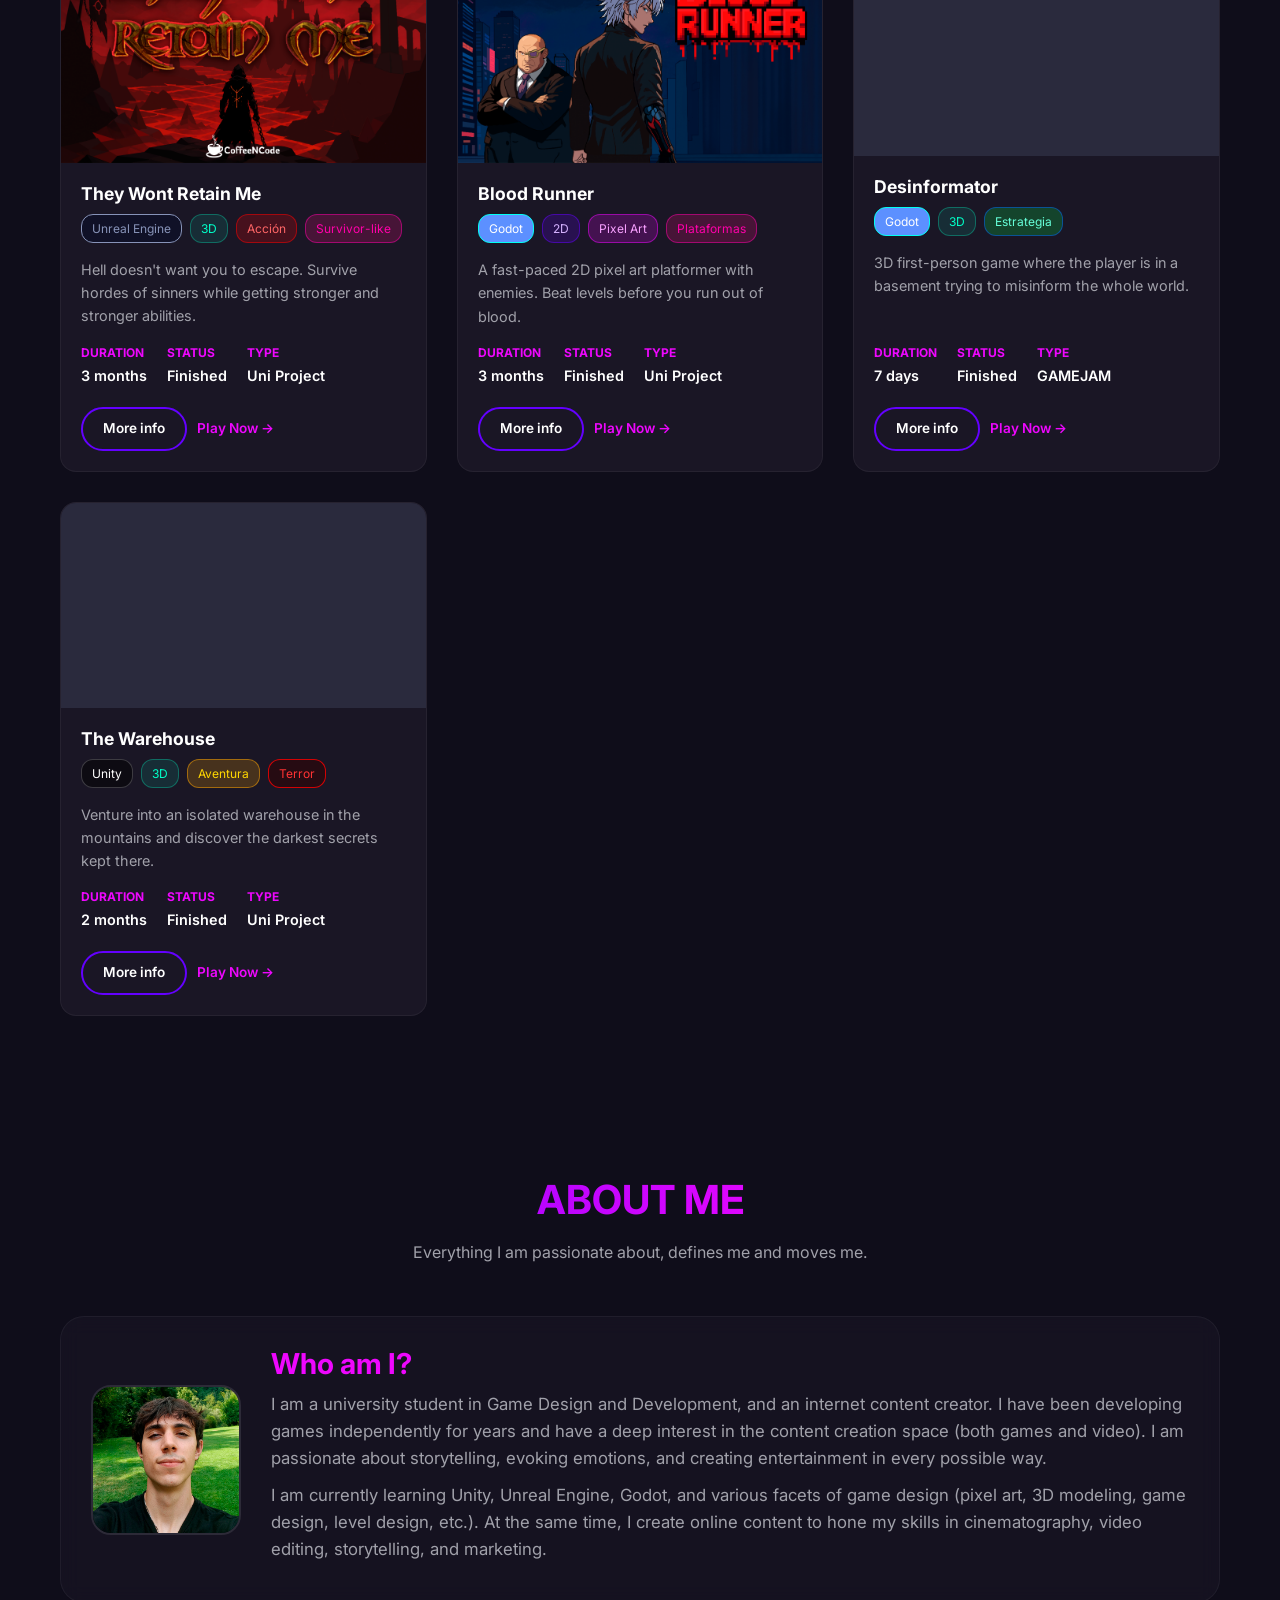
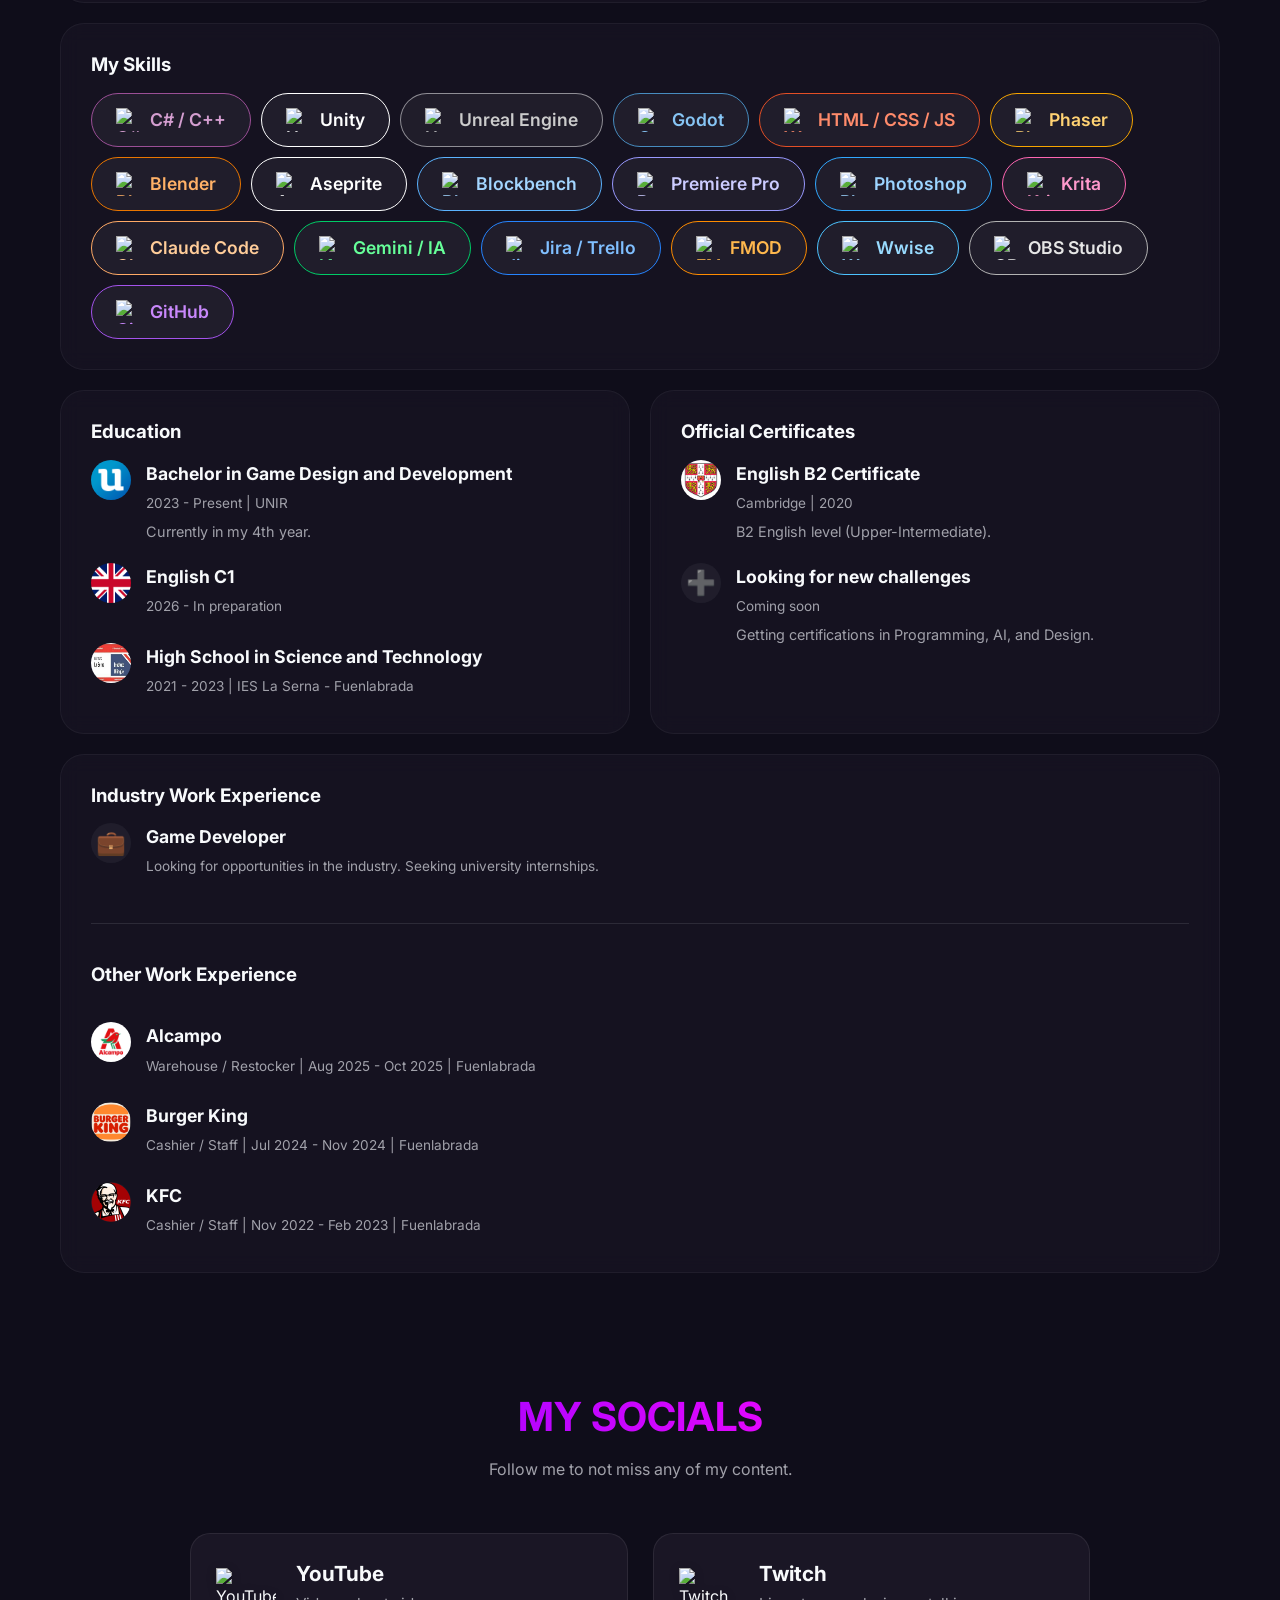
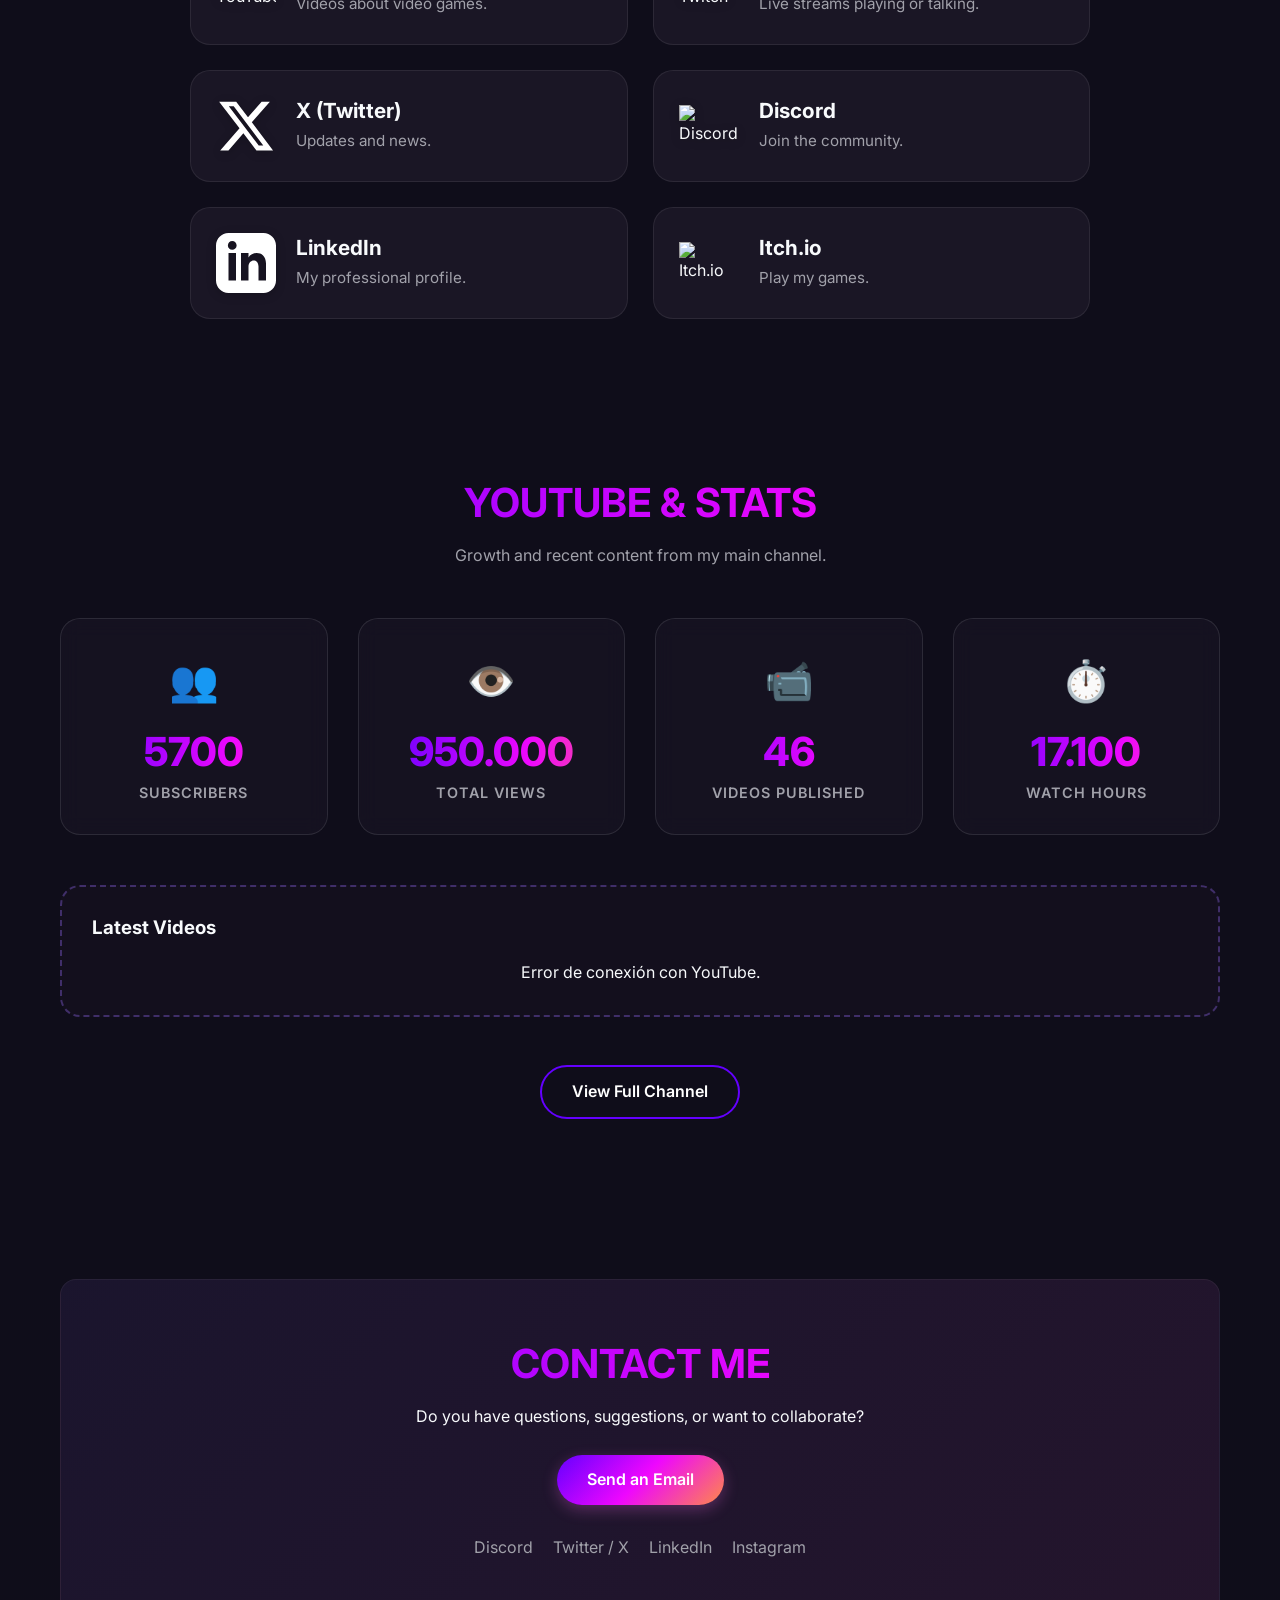
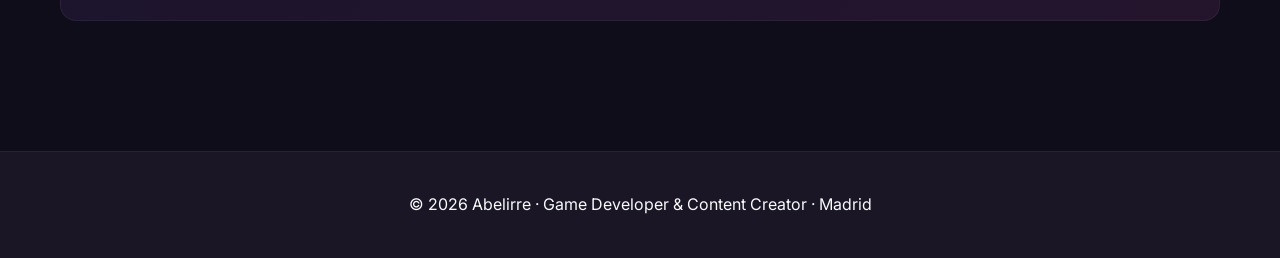
==== commit 648f6fd5: "Páginas de proyectos terminadas" ====
--- a/project.html
+++ b/project.html
@@ -20,24 +20,34 @@
             padding-bottom: 50px;
             margin-top: 70px;
         }
+
         .project-hero-bg {
             position: absolute;
-            top: 0; left: 0; width: 100%; height: 100%;
+            top: 0;
+            left: 0;
+            width: 100%;
+            height: 100%;
             object-fit: cover;
             z-index: 1;
             background-color: #2a2a3d;
         }
+
         .project-hero-overlay {
             position: absolute;
-            top: 0; left: 0; width: 100%; height: 100%;
+            top: 0;
+            left: 0;
+            width: 100%;
+            height: 100%;
             background: linear-gradient(to top, var(--bg-primary) 0%, rgba(10, 10, 15, 0.4) 100%);
             z-index: 2;
         }
+
         .project-hero-content {
             position: relative;
             z-index: 3;
             width: 100%;
         }
+
         .project-back {
             display: inline-flex;
             align-items: center;
@@ -47,16 +57,19 @@
             font-weight: 600;
             transition: 0.3s;
         }
+
         .project-back:hover {
             color: #fff;
             transform: translateX(-5px);
         }
+
         .project-info-grid {
             display: grid;
             grid-template-columns: 2fr 1fr;
             gap: 40px;
             margin-top: 40px;
         }
+
         @media (max-width: 768px) {
             .project-info-grid {
                 grid-template-columns: 1fr;
@@ -92,11 +105,13 @@
     </nav>
 
     <header class="project-hero" id="project-hero">
-        <img id="project-bg" class="project-hero-bg" src="" alt="Fondo" onerror="this.src='https://placehold.co/1920x1080/2a2a3d/fff?text=No+Image';">
+        <img id="project-bg" class="project-hero-bg"
+            src="[data-uri]" alt="Fondo">
         <div class="project-hero-overlay"></div>
         <div class="container project-hero-content">
             <a href="index.html#projects" class="project-back">← Volver al Portfolio</a>
-            <h1 id="project-title" class="gradient-text" style="font-size: clamp(2.5rem, 5vw, 4rem); margin-bottom: 10px;">Título del Proyecto</h1>
+            <h1 id="project-title" class="gradient-text"
+                style="font-size: clamp(2.5rem, 5vw, 4rem); margin-bottom: 10px;">Título del Proyecto</h1>
             <div id="project-tags-container" class="project-tags" style="margin-bottom: 20px;">
                 <!-- Tags -->
             </div>
@@ -107,9 +122,51 @@
         <div class="container">
             <div class="project-info-grid">
                 <div class="project-main-content">
-                    <h2 class="gradient-text" style="margin-bottom: 20px;" data-i18n="project_about">Sobre el Proyecto</h2>
-                    <div id="project-extended-desc" style="line-height: 1.8; color: var(--text-secondary); font-size: 1.1rem;">
+                    <h2 class="gradient-text" style="margin-bottom: 20px;" data-i18n="project_about">Sobre el Proyecto
+                    </h2>
+                    <div id="project-extended-desc"
+                        style="line-height: 1.8; color: var(--text-secondary); font-size: 1.1rem; margin-bottom: 40px;">
                         <!-- Extended Desc -->
+                    </div>
+
+                    <!-- Novedades de la Plantilla -->
+                    <div id="project-trailer-container" style="display: none; margin-bottom: 40px;">
+                        <h3 class="gradient-text" style="margin-bottom: 20px;" data-i18n="project_trailer">Tráiler</h3>
+                        <div id="project-trailer" class="video-container"></div>
+                    </div>
+
+                    <div id="project-screenshots-container" style="display: none; margin-bottom: 40px;">
+                        <h3 class="gradient-text" style="margin-bottom: 20px;" data-i18n="project_screenshots">Capturas
+                            del Juego</h3>
+                        <div id="project-screenshots" class="screenshots-gallery"></div>
+                    </div>
+
+                    <div id="project-role-container" style="display: none; margin-bottom: 40px;">
+                        <h2 class="gradient-text" style="margin-bottom: 20px;" data-i18n="project_role">Mi Rol en el
+                            Desarrollo</h2>
+                        <div class="bento-card" style="padding: 25px;">
+                            <h4 id="project-role-title"
+                                style="font-size: 1.3rem; margin-bottom: 10px; color: var(--color-pink);"></h4>
+                            <p id="project-role-desc" style="line-height: 1.6; color: var(--text-secondary);"></p>
+                            <div id="project-role-images" class="images-grid" style="display: none; margin-top: 20px;">
+                            </div>
+                        </div>
+                    </div>
+
+                    <div id="project-skills-container" style="display: none; margin-bottom: 40px;">
+                        <h3 class="gradient-text" style="margin-bottom: 20px;" data-i18n="project_skills">Habilidades
+                            Aprendidas</h3>
+                        <div class="bento-card" style="padding: 25px;">
+                            <p id="project-skills" style="line-height: 1.6; color: var(--text-secondary);"></p>
+                            <div id="project-skills-images" class="images-grid"
+                                style="display: none; margin-top: 20px;"></div>
+                        </div>
+                    </div>
+
+                    <div id="project-challenges-container" style="display: none; margin-bottom: 40px;">
+                        <h3 class="gradient-text" style="margin-bottom: 20px;" data-i18n="project_challenges">Problemas
+                            Técnicos Resueltos</h3>
+                        <div id="project-challenges" style="display: flex; flex-direction: column; gap: 15px;"></div>
                     </div>
                 </div>
                 <div class="project-sidebar">
@@ -133,8 +190,24 @@
         </div>
     </footer>
 
+    <!-- Visor de Imágenes (Lightbox) -->
+    <div id="lightbox" class="lightbox">
+        <div class="lightbox-content" id="lightbox-content">
+            <img id="lightbox-img" src="" alt="Visor de imagen">
+        </div>
+        <div id="lightbox-caption" class="lightbox-caption"></div>
+        <div class="lightbox-controls">
+            <button id="lb-prev" class="lb-btn" title="Anterior">←</button>
+            <button id="lb-zoom-out" class="lb-btn" title="Reducir Zoom">-</button>
+            <button id="lb-close" class="lb-btn lb-close-btn" title="Cerrar">✕</button>
+            <button id="lb-zoom-in" class="lb-btn" title="Aumentar Zoom">+</button>
+            <button id="lb-next" class="lb-btn" title="Siguiente">→</button>
+        </div>
+    </div>
+
     <script src="scripts/data.js"></script>
     <script src="scripts/i18n.js"></script>
     <script src="scripts/project.js"></script>
 </body>
-</html>
+
+</html>
--- a/assets/styles.css
+++ b/assets/styles.css
@@ -1,1474 +1,1641 @@
-/* --- VARIABLES --- */
-:root {
-    --color-purple: #6400FF;
-    --color-pink: #ee07fe;
-    --color-orange: #fe8948;
-    --bg-primary: #0f0d1a;
-    --bg-secondary: #1a1625;
-    --bg-card: rgba(26, 22, 37, 0.6);
-    --text-primary: #f8fafc;
-    --text-secondary: #a1a1aa;
-    --gradient-primary: linear-gradient(135deg, var(--color-purple), var(--color-pink), var(--color-orange));
-    --gradient-text: linear-gradient(90deg, var(--color-purple), var(--color-pink), var(--color-orange), var(--color-purple));
-    --radius: 16px;
-}
+/* --- VARIABLES --- */
+:root {
+    --color-purple: #6400FF;
+    --color-pink: #ee07fe;
+    --color-orange: #fe8948;
+    --bg-primary: #0f0d1a;
+    --bg-secondary: #1a1625;
+    --bg-card: rgba(26, 22, 37, 0.6);
+    --text-primary: #f8fafc;
+    --text-secondary: #a1a1aa;
+    --gradient-primary: linear-gradient(135deg, var(--color-purple), var(--color-pink), var(--color-orange));
+    --gradient-text: linear-gradient(90deg, var(--color-purple), var(--color-pink), var(--color-orange), var(--color-purple));
+    --radius: 16px;
+}
+
+/* --- RESET & BASE --- */
+* {
+    box-sizing: border-box;
+    margin: 0;
+    padding: 0;
+}
+
+html {
+    scroll-behavior: smooth;
+}
+
+body {
+    font-family: 'Inter', sans-serif;
+    background-color: var(--bg-primary);
+    color: var(--text-primary);
+    line-height: 1.6;
+    overflow-x: hidden;
+}
+
+/* --- UTILITIES --- */
+.container {
+    max-width: 1200px;
+    margin: 0 auto;
+    padding: 0 20px;
+}
+
+.text-center {
+    text-align: center;
+}
+
+.mt-3 {
+    margin-top: 3rem;
+}
+
+img {
+    max-width: 100%;
+    height: auto;
+}
+
+/* Gradient Overlay Background */
+.bg-gradient-overlay {
+    position: fixed;
+    top: 0;
+    left: 0;
+    width: 100%;
+    height: 100%;
+    z-index: -1;
+    background: radial-gradient(circle at 20% 20%, #222222, transparent 50%),
+        radial-gradient(circle at 80% 80%, rgba(255, 0, 0, 0.1), transparent 50%);
+}
+
+/* --- TYPOGRAPHY --- */
+h1,
+h2,
+h3 {
+    font-weight: 700;
+    line-height: 1.2;
+    margin-bottom: 1rem;
+}
+
+h1 {
+    font-size: clamp(2.5rem, 5vw, 4rem);
+}
+
+h2 {
+    font-size: clamp(1.8rem, 6vw, 2.5rem);
+}
+
+.gradient-text {
+    background: var(--gradient-text);
+    -webkit-background-clip: text;
+    background-clip: text;
+    color: transparent;
+    background-size: 200% auto;
+    animation: gradientFlow 6s infinite linear;
+}
+
+/* --- NAVBAR --- */
+.navbar {
+    position: fixed;
+    top: 0;
+    width: 100%;
+    z-index: 1000;
+    padding: 15px 0;
+    background: rgba(15, 13, 26, 0.9);
+    backdrop-filter: blur(10px);
+    border-bottom: 1px solid rgba(255, 255, 255, 0.05);
+}
+
+.nav-container {
+    display: flex;
+    justify-content: space-between;
+    align-items: center;
+    max-width: 1200px;
+    margin: 0 auto;
+    padding: 0 20px;
+}
+
+.nav-logo {
+    display: flex;
+    align-items: center;
+    gap: 10px;
+    font-weight: 700;
+    font-size: 1.2rem;
+    color: #fff;
+    text-decoration: none;
+}
+
+.nav-logo img {
+    height: 35px;
+    border-radius: 5px;
+}
+
+.nav-menu {
+    display: flex;
+    list-style: none;
+    gap: 30px;
+}
+
+.nav-link {
+    color: var(--text-secondary);
+    text-decoration: none;
+    font-weight: 500;
+    transition: 0.3s;
+}
+
+.nav-link:hover {
+    color: #fff;
+}
+
+/* Language Switch */
+.lang-switch {
+    width: 60px;
+    height: 30px;
+    background: rgba(255, 255, 255, 0.1);
+    border-radius: 30px;
+    position: relative;
+    cursor: pointer;
+    margin-left: 20px;
+    display: flex;
+    align-items: center;
+    border: 1px solid rgba(255, 255, 255, 0.2);
+    transition: background 0.3s;
+}
+
+.lang-switch:hover {
+    background: rgba(255, 255, 255, 0.2);
+}
+
+.lang-circle {
+    width: 24px;
+    height: 24px;
+    border-radius: 50%;
+    background: #fff;
+    position: absolute;
+    left: 3px;
+    transition: transform 0.3s cubic-bezier(0.4, 0, 0.2, 1);
+    display: flex;
+    justify-content: center;
+    align-items: center;
+    overflow: hidden;
+}
+
+.lang-circle img {
+    width: 100%;
+    height: 100%;
+    object-fit: cover;
+}
+
+.lang-switch.en .lang-circle {
+    transform: translateX(30px);
+}
+
+/* Mobile Menu Toggle */
+.nav-toggle {
+    display: none;
+    background: none;
+    border: none;
+    cursor: pointer;
+    flex-direction: column;
+    gap: 5px;
+}
+
+.nav-toggle span {
+    width: 25px;
+    height: 3px;
+    background: var(--color-pink);
+}
+
+@media (max-width: 768px) {
+    .nav-menu {
+        display: none;
+        position: absolute;
+        top: 100%;
+        left: 0;
+        width: 100%;
+        background: var(--bg-secondary);
+        flex-direction: column;
+        padding: 20px;
+        text-align: center;
+    }
+
+    .nav-menu.active {
+        display: flex;
+    }
+
+    .nav-toggle {
+        display: flex;
+    }
+}
+
+/* --- HERO SECTION --- */
+.hero {
+    min-height: 100vh;
+    display: flex;
+    align-items: center;
+    justify-content: center;
+    text-align: center;
+    padding-top: 80px;
+}
+
+.hero-logo {
+    width: 180px;
+    border-radius: 20px;
+    margin-bottom: 2rem;
+    animation: float 6s ease-in-out infinite;
+    box-shadow: 0 0 30px rgba(133, 96, 219, 0.3);
+}
+
+.hero-subtitle {
+    font-size: 1.2rem;
+    color: var(--text-secondary);
+    max-width: 650px;
+    margin: 0 auto 2rem;
+    padding: 0 20px;
+}
+
+/* --- BUTTONS --- */
+.btn {
+    display: inline-block;
+    padding: 12px 30px;
+    border-radius: 50px;
+    font-family: inherit;
+    font-weight: 600;
+    text-decoration: none;
+    transition: 0.3s;
+    cursor: pointer;
+    border: none;
+}
+
+.btn-primary {
+    background: var(--gradient-primary);
+    color: #fff;
+    box-shadow: 0 5px 15px rgba(223, 95, 208, 0.3);
+}
+
+.btn-primary:hover {
+    transform: translateY(-3px);
+    box-shadow: 0 8px 25px rgba(223, 95, 208, 0.5);
+    animation: pulseGlow 2s infinite;
+}
+
+.btn-secondary {
+    background: transparent;
+    border: 2px solid var(--color-purple);
+    color: #fff;
+}
+
+.btn-secondary:hover {
+    background: var(--color-purple);
+    animation: pulseGlow 2s infinite;
+}
+
+.btn-group {
+    display: flex;
+    gap: 15px;
+    justify-content: center;
+    margin-top: 20px;
+}
+
+/* --- SECTIONS & CARDS --- */
+.section {
+    padding: 80px 0;
+    scroll-margin-top: 80px;
+}
+
+.section-header {
+    text-align: center;
+    margin-bottom: 50px;
+}
+
+.section-header p {
+    color: var(--text-secondary);
+}
+
+.features-grid {
+    display: grid;
+    grid-template-columns: repeat(auto-fit, minmax(300px, 1fr));
+    gap: 30px;
+}
+
+.card {
+    background: var(--bg-card);
+    border: 1px solid rgba(255, 255, 255, 0.05);
+    padding: 30px;
+    border-radius: var(--radius);
+    transition: 0.3s;
+}
+
+.card:hover {
+    transform: translateY(-10px);
+    border-color: var(--color-purple);
+    box-shadow: 0 10px 30px rgba(0, 0, 0, 0.3);
+}
+
+.card-icon {
+    width: 60px;
+    height: 60px;
+    display: flex;
+    align-items: center;
+    justify-content: center;
+    background: var(--gradient-primary);
+    border-radius: var(--radius);
+    margin-bottom: var(--radius);
+    font-size: 1.5rem;
+    transition: transform 0.3s ease;
+    /* Smooth transition for icon */
+}
+
+/* --- PORTFOLIO / VIDEO GRID (NUEVO) --- */
+.projects-grid {
+    display: grid;
+    grid-template-columns: repeat(auto-fit, minmax(320px, 1fr));
+    gap: 30px;
+}
+
+/* Tarjetas de Proyecto/Video */
+.project-card {
+    background: var(--bg-secondary);
+    border-radius: var(--radius);
+    overflow: hidden;
+    border: 1px solid rgba(255, 255, 255, 0.05);
+    transition: 0.3s;
+    display: flex;
+    flex-direction: column;
+}
+
+.project-card:hover {
+    transform: translateY(-5px);
+    border-color: var(--color-pink);
+}
+
+.card-media {
+    position: relative;
+    width: 100%;
+    aspect-ratio: 16/9;
+    background: #000;
+}
+
+.card-media img {
+    width: 100%;
+    height: 100%;
+    object-fit: cover;
+}
+
+.card-media iframe {
+    width: 100%;
+    height: 100%;
+    border: none;
+}
+
+.card-content {
+    padding: 20px;
+    flex-grow: 1;
+    display: flex;
+    flex-direction: column;
+}
+
+.card-title {
+    font-size: 1.1rem;
+    margin-bottom: 10px;
+    color: #fff;
+}
+
+.card-desc {
+    font-size: 0.9rem;
+    color: var(--text-secondary);
+    margin-bottom: 15px;
+    flex-grow: 1;
+}
+
+.card-link {
+    color: var(--color-pink);
+    font-weight: 600;
+    text-decoration: none;
+    font-size: 0.9rem;
+    display: inline-flex;
+    align-items: center;
+    gap: 5px;
+}
+
+.card-link:hover {
+    text-decoration: underline;
+}
+
+/* --- CONTACT & FOOTER --- */
+.contact-card {
+    text-align: center;
+    background: linear-gradient(135deg, rgba(133, 96, 219, 0.1), rgba(223, 95, 208, 0.1));
+    padding: 60px;
+    border-radius: var(--radius);
+    border: 1px solid rgba(255, 255, 255, 0.05);
+}
+
+.social-links-row {
+    display: flex;
+    gap: 20px;
+    justify-content: center;
+    margin-top: 30px;
+}
+
+.social-links-row a {
+    color: var(--text-secondary);
+    text-decoration: none;
+    transition: 0.2s;
+}
+
+.social-links-row a:hover {
+    color: var(--color-pink);
+}
+
+.footer {
+    padding: 40px 0;
+    border-top: 1px solid rgba(255, 255, 255, 0.05);
+    margin-top: 50px;
+    background: var(--bg-secondary);
+}
+
+/* --- ANIMATIONS --- */
+@keyframes float {
+
+    0%,
+    100% {
+        transform: translateY(0);
+    }
+
+    50% {
+        transform: translateY(-15px);
+    }
+}
+
+@keyframes gradientFlow {
+    0% {
+        background-position: 0% center;
+    }
+
+    100% {
+        background-position: -200% center;
+    }
+}
+
+.animate-on-scroll {
+    opacity: 0;
+    transform: translateY(30px);
+    transition: 0.8s ease;
+}
+
+.animate-on-scroll.visible {
+    opacity: 1;
+    transform: translateY(0);
+}
+
+.loading-spinner {
+    grid-column: 1 / -1;
+    text-align: center;
+    padding: 40px;
+    color: var(--text-secondary);
+}
+
+/* --- SECCIÓN: SOCIAL HERO --- */
+#social-hero {
+    padding-top: 40px;
+}
+
+.social-hero-grid {
+    display: grid;
+    grid-template-columns: repeat(auto-fit, minmax(300px, 1fr));
+    /* Dos columnas en escritorio, una en móvil */
+    gap: 25px;
+    max-width: 900px;
+    margin: 0 auto;
+}
+
+.social-hero-card {
+    display: flex;
+    align-items: center;
+    background: var(--bg-secondary);
+    border: 1px solid rgba(255, 255, 255, 0.08);
+    border-radius: 20px;
+    padding: 25px;
+    text-decoration: none;
+    color: var(--text-primary);
+    transition: all 0.3s cubic-bezier(0.25, 0.8, 0.25, 1);
+    position: relative;
+    overflow: hidden;
+}
+
+/* Efecto Hover General */
+.social-hero-card:hover {
+    transform: translateY(-5px) scale(1.02);
+    box-shadow: 0 10px 30px rgba(0, 0, 0, 0.4);
+}
+
+/* Colores Específicos por Red y Efectos de Brillo */
+.social-hero-card.youtube:hover {
+    border-color: #FF0000;
+    box-shadow: 0 10px 30px rgba(255, 0, 0, 0.2);
+}
+
+.social-hero-card.twitch:hover {
+    border-color: #9146FF;
+    box-shadow: 0 10px 30px rgba(145, 70, 255, 0.2);
+}
+
+.social-hero-card.twitter:hover {
+    border-color: var(--text-primary);
+    box-shadow: 0 10px 30px rgba(255, 255, 255, 0.1);
+}
+
+.social-hero-card.discord:hover {
+    border-color: #5865F2;
+    box-shadow: 0 10px 30px rgba(88, 101, 242, 0.2);
+}
+
+.social-icon-large {
+    width: 60px;
+    height: 60px;
+    flex-shrink: 0;
+    margin-right: 20px;
+    display: flex;
+    align-items: center;
+    justify-content: center;
+}
+
+.social-icon-large img,
+.social-icon-large svg {
+    width: 100%;
+    height: auto;
+    filter: drop-shadow(0 2px 5px rgba(0, 0, 0, 0.2));
+    transition: transform 0.3s ease;
+}
+
+.social-hero-card:hover .social-icon-large img,
+.social-hero-card:hover .social-icon-large svg {
+    transform: scale(1.1) rotate(-5deg);
+}
+
+.social-info {
+    flex-grow: 1;
+}
+
+.social-info h3 {
+    margin: 0 0 5px 0;
+    font-size: 1.3rem;
+}
+
+.social-info p {
+    margin: 0;
+    color: var(--text-secondary);
+    font-size: 0.95rem;
+}
+
+.social-arrow {
+    font-size: 1.5rem;
+    color: var(--text-secondary);
+    opacity: 0;
+    transform: translateX(-10px);
+    transition: all 0.3s ease;
+}
+
+.social-hero-card:hover .social-arrow {
+    opacity: 1;
+    transform: translateX(0);
+    color: var(--text-primary);
+}
+
+/* Icono de Play sobre las miniaturas de YouTube */
+.play-overlay {
+    position: absolute;
+    top: 0;
+    left: 0;
+    width: 100%;
+    height: 100%;
+    background: rgba(0, 0, 0, 0.3);
+    display: flex;
+    align-items: center;
+    justify-content: center;
+    color: #fff;
+    font-size: 3rem;
+    opacity: 0;
+    transition: 0.3s;
+}
+
+.card-media a:hover .play-overlay {
+    opacity: 1;
+    background: rgba(0, 0, 0, 0.1);
+}
+
+/* --- ESTILOS: CONTENEDOR DE VÍDEOS --- */
+
+/* Estilo de la caja contenedora (Borde discontinuo y fondo oscuro) */
+.section-box-container {
+    background: rgba(26, 22, 37, 0.4);
+    /* Fondo oscuro sutil */
+    border: 2px dashed rgba(133, 96, 219, 0.4);
+    /* Borde discontinuo morado */
+    border-radius: 20px;
+    padding: 30px;
+    /* Espacio interno alrededor de las tarjetas */
+    margin-bottom: 30px;
+}
+
+.smaller-grid {
+    grid-template-columns: repeat(auto-fit, minmax(240px, 1fr));
+    gap: 20px;
+}
+
+/* Ajustes de texto para que se vea bien en tarjetas pequeñas */
+.smaller-grid .project-card .card-content {
+    padding: 15px;
+}
+
+.smaller-grid .project-card .card-title {
+    font-size: 1rem;
+    margin-bottom: 8px;
+    line-height: 1.3;
+}
+
+.smaller-grid .project-card .card-desc {
+    font-size: 0.85rem;
+}
+
+/* --- FONDO: LÍQUIDO ANIMADO --- */
+
+/* Colores */
+:root {
+    --liquid-blue-deep: #0011ff;
+    --liquid-cyan: #00f7ff;
+    --liquid-orange: #fb8500;
+    --liquid-purple: #6400ff;
+    --liquid-pink: #f72585;
+}
+
+/* Body container */
+body {
+    position: relative;
+    /* Posicionar las capas internas */
+    /* Color de fondo por si falla la carga */
+    background-color: var(--bg-primary);
+    /* Body Full Screen */
+    min-height: 100vh;
+}
+
+/* CAPA 1 (FONDO): Degradado líquido animado 
+   "body::before" -> capa -2.
+*/
+body::before {
+    content: '';
+    position: fixed;
+    top: 0;
+    left: 0;
+    width: 100%;
+    height: 100%;
+    z-index: -2;
+
+    /* Capas con degradados radiales. Superpuestos y difuminados */
+    background:
+        radial-gradient(circle at 80% 20%, var(--liquid-orange) 0%, transparent 50%),
+        radial-gradient(circle at 40% 70%, var(--liquid-purple) 0%, transparent 50%),
+        radial-gradient(circle at 70% 80%, var(--liquid-pink) 0%, transparent 50%),
+        linear-gradient(to bottom right, var(--liquid-blue-deep), #000);
+    /* Base oscura */
+
+    background-size: 180% 180%;
+
+    /* Blurr */
+    filter: blur(60px);
+    opacity: 0.8;
+
+    /* Animación suave y lenta */
+    animation: liquidFlow 25s ease infinite alternate;
+}
+
+/* CAPA 2 (FILTRO): Capa oscura para leer bien
+   "body::after" -> capa -1
+*/
+body::after {
+    content: '';
+    position: fixed;
+    top: 0;
+    left: 0;
+    width: 100%;
+    height: 100%;
+    z-index: -1;
+
+    /* Color oscuro semi-transparente.
+       Último valor: 0.1 / 1 para más o menos oscuridad.
+    */
+    background: rgba(10, 4, 26, 0.8);
+
+    backdrop-filter: blur(5px);
+}
+
+/* Animación del movimiento del fondo */
+@keyframes liquidFlow {
+    0% {
+        background-position: 0% 0%;
+    }
+
+    50% {
+        background-position: 100% 100%;
+    }
+
+    100% {
+        background-position: 30% 60%;
+    }
+}
+
+/* 'z-index' de las secciones principales */
+.navbar.footer {
+    position: fixed;
+    z-index: 2;
+}
+
+.hero,
+.section,
+.footer {
+    position: relative;
+    z-index: 1;
+}
+
+/* --- ESTADÍSTICAS YOUTUBE --- */
+.stats-grid {
+    display: grid;
+    grid-template-columns: repeat(auto-fit, minmax(200px, 1fr));
+    gap: 30px;
+    margin-top: 20px;
+}
+
+.stat-card {
+    background: rgba(26, 22, 37, 0.6);
+    /* Fondo semitransparente */
+    border: 1px solid rgba(255, 255, 255, 0.1);
+    border-radius: 20px;
+    padding: 30px 20px;
+    text-align: center;
+    transition: transform 0.3s ease, border-color 0.3s ease;
+    backdrop-filter: blur(10px);
+}
+
+.stat-card:hover {
+    transform: translateY(-10px);
+    border-color: var(--color-pink);
+    box-shadow: 0 10px 30px rgba(0, 0, 0, 0.3);
+}
+
+.stat-icon {
+    font-size: 2.5rem;
+    margin-bottom: 15px;
+}
+
+.stat-number {
+    font-size: 2.5rem;
+    font-weight: 800;
+    margin-bottom: 5px;
+    line-height: 1.2;
+}
+
+.stat-card p {
+    color: var(--text-secondary);
+    font-size: 0.9rem;
+    text-transform: uppercase;
+    letter-spacing: 1px;
+    font-weight: 600;
+}
+
+/* --- ANIMATIONS --- */
+
+@keyframes pulseGlow {
+    0% {
+        box-shadow: 0 0 0 0 rgba(139, 92, 246, 0.4);
+    }
+
+    70% {
+        box-shadow: 0 0 0 10px rgba(139, 92, 246, 0);
+    }
+
+    100% {
+        box-shadow: 0 0 0 0 rgba(139, 92, 246, 0);
+    }
+}
+
+/* --- HERO RESTRUCTURE --- */
+.hero-titles {
+    margin-bottom: 20px;
+}
+
+.hero-overline {
+    font-size: 1.2rem;
+    letter-spacing: 2px;
+    color: var(--text-secondary);
+    text-transform: uppercase;
+    font-weight: 600;
+    display: block;
+    margin-bottom: -10px;
+}
+
+.hero-role {
+    font-size: 1.5rem;
+    font-weight: 500;
+    margin-top: 5px;
+}
+
+/* Scroll Indicator */
+.scroll-indicator-wrapper {
+    position: absolute;
+    bottom: 30px;
+    left: 0;
+    width: 100%;
+    display: flex;
+    align-items: center;
+    justify-content: center;
+    gap: 20px;
+    padding: 0 40px;
+    opacity: 0.7;
+    z-index: 10;
+}
+
+.scroll-line {
+    flex-grow: 1;
+    height: 1px;
+    background: rgba(255, 255, 255, 0.2);
+    max-width: 300px;
+}
+
+.scroll-indicator {
+    display: flex;
+    flex-direction: column;
+    align-items: center;
+}
+
+.mouse {
+    width: 30px;
+    height: 50px;
+    border: 2px solid var(--text-secondary);
+    border-radius: 20px;
+    position: relative;
+    display: flex;
+    justify-content: center;
+}
+
+.arrow-down {
+    width: 10px;
+    height: 10px;
+    border-right: 2px solid var(--color-pink);
+    border-bottom: 2px solid var(--color-pink);
+    transform: rotate(45deg);
+    margin-top: 10px;
+    animation: bounce 2s infinite;
+}
+
+/* Status Text */
+.status-text {
+    position: absolute;
+    bottom: 45px;
+    right: 40px;
+    font-size: 0.85rem;
+    color: var(--text-secondary);
+    z-index: 10;
+    font-weight: 500;
+    letter-spacing: 1px;
+    text-transform: uppercase;
+    text-align: right;
+    max-width: 600px;
+    line-height: 1.5;
+}
+
+.status-dot {
+    display: inline-block;
+    width: 10px;
+    height: 10px;
+    background-color: #10b981;
+    border-radius: 50%;
+    animation: pulse-green 2s infinite;
+    margin-right: 6px;
+    vertical-align: middle;
+    margin-bottom: 3px;
+}
+
+/* --- BENTO GRID (ABOUT ME) --- */
+.bento-grid {
+    display: grid;
+    grid-template-columns: repeat(2, 1fr);
+    grid-auto-rows: minmax(200px, auto);
+    gap: 20px;
+    max-width: 1200px;
+    margin: 0 auto;
+}
+
+.bento-card {
+    background: var(--bg-card);
+    border: 1px solid rgba(255, 255, 255, 0.05);
+    border-radius: 24px;
+    padding: 30px;
+    backdrop-filter: blur(10px);
+    transition: 0.3s;
+}
+
+.bento-card:hover {
+    transform: translateY(-5px);
+    border-color: var(--color-purple);
+    box-shadow: 0 10px 30px rgba(100, 0, 255, 0.2);
+}
+
+.bento-profile {
+    grid-column: span 2;
+    order: 1;
+    display: flex;
+    align-items: center;
+    gap: 30px;
+}
+
+.profile-img {
+    width: 150px;
+    height: 150px;
+    border-radius: 20px;
+    object-fit: cover;
+    border: 2px solid rgba(255, 255, 255, 0.1);
+}
+
+.profile-info h3 {
+    font-size: 1.8rem;
+    margin-bottom: 10px;
+    color: var(--color-pink);
+}
+
+.profile-info p {
+    color: var(--text-secondary);
+    margin-bottom: 10px;
+    font-size: 1.05rem;
+}
+
+.bento-skills {
+    grid-column: span 2;
+    order: 2;
+}
+
+.skills-tags {
+    display: flex;
+    flex-wrap: wrap;
+    gap: 10px;
+    margin-top: 15px;
+}
+
+.skill-tag {
+    padding: 12px 24px;
+    border-radius: 30px;
+    font-size: 1.1rem;
+    font-weight: 600;
+    background: rgba(255, 255, 255, 0.05);
+    color: #fff;
+    border: 1px solid rgba(255, 255, 255, 0.1);
+    display: inline-flex;
+    align-items: center;
+    gap: 10px;
+}
+
+.skill-icon {
+    width: 24px;
+    height: 24px;
+    object-fit: contain;
+}
+
+.skill-tag.csharp {
+    border-color: #9b4f96;
+    color: #d49ed0;
+}
+
+.skill-tag.unity {
+    border-color: #ffffff;
+    color: #ffffff;
+}
+
+.skill-tag.unreal {
+    border-color: rgba(255, 255, 255, 0.5);
+    color: #cccccc;
+}
+
+.skill-tag.web {
+    border-color: #e34f26;
+    color: #ff8b6b;
+}
+
+.skill-tag.design {
+    border-color: #ea7600;
+    color: #ffb167;
+}
+
+.skill-tag.video {
+    border-color: #9999ff;
+    color: #ccccff;
+}
+
+.skill-tag.art {
+    border-color: #31a8ff;
+    color: #9cd4ff;
+}
+
+.skill-tag.godot {
+    border-color: #478cbf;
+    color: #87c5f5;
+}
+
+.skill-tag.phaser {
+    border-color: #f7a500;
+    color: #ffd273;
+}
+
+.skill-tag.blockbench {
+    border-color: #5bb3ff;
+    color: #a3d5ff;
+}
+
+.skill-tag.claude {
+    border-color: #ffaa66;
+    color: #ffcc99;
+}
+
+.skill-tag.ai {
+    border-color: #00cc66;
+    color: #66ff99;
+}
+
+.skill-tag.blender {
+    border-color: #ea7600;
+    color: #ffb167;
+}
+
+.skill-tag.aseprite {
+    border-color: #ffffff;
+    color: #ffffff;
+}
+
+.skill-tag.krita {
+    border-color: #ff66b2;
+    color: #ff99cc;
+}
+
+.skill-tag.github {
+    border-color: #a453ec;
+    color: #c988fc;
+}
+
+.skill-tag.jira {
+    border-color: #2684ff;
+    color: #80bfff;
+}
+
+.skill-tag.fmod {
+    border-color: #ff8c00;
+    color: #ffb84d;
+}
+
+.skill-tag.wwise {
+    border-color: #4dc3ff;
+    color: #99dbff;
+}
+
+.skill-tag.obsS {
+    border-color: #b3b3b3;
+    color: #e6e6e6;
+}
+
+.bento-edu {
+    grid-column: span 1;
+    order: 3;
+}
+
+.bento-certs {
+    grid-column: span 1;
+    order: 4;
+}
+
+.bento-exp {
+    grid-column: span 2;
+    order: 5;
+}
+
+.divider {
+    height: 1px;
+    background: rgba(255, 255, 255, 0.1);
+    margin: 20px 0;
+    width: 100%;
+}
+
+.timeline-list {
+    display: flex;
+    flex-direction: column;
+    gap: 20px;
+    margin-top: 15px;
+}
+
+.timeline-item {
+    display: flex;
+    gap: 15px;
+}
+
+.timeline-icon {
+    font-size: 1.5rem;
+    background: rgba(255, 255, 255, 0.05);
+    width: 40px;
+    height: 40px;
+    border-radius: 50%;
+    display: flex;
+    align-items: center;
+    justify-content: center;
+    flex-shrink: 0;
+}
+
+.timeline-content h4 {
+    margin: 0 0 5px 0;
+    font-size: 1.1rem;
+}
+
+.timeline-date {
+    font-size: 0.85rem;
+    color: var(--text-secondary);
+    display: block;
+    margin-bottom: 5px;
+}
+
+.timeline-desc {
+    font-size: 0.9rem;
+    color: var(--text-secondary);
+}
+
+@media (max-width: 900px) {
+
+    .bento-profile,
+    .bento-skills,
+    .bento-edu,
+    .bento-certs,
+    .bento-exp {
+        grid-column: span 2;
+        grid-row: auto;
+    }
+
+    .bento-profile {
+        flex-direction: column;
+        text-align: center;
+    }
+}
+
+/* --- GAME DEV PROJECTS --- */
+.featured-project {
+    display: grid;
+    grid-template-columns: 1fr 1fr;
+    background: var(--bg-card);
+    border: 1px solid rgba(255, 255, 255, 0.1);
+    border-radius: 24px;
+    overflow: hidden;
+    margin-bottom: 40px;
+    transition: 0.3s;
+    align-items: stretch;
+}
+
+.featured-project:hover {
+    border-color: var(--color-purple);
+    box-shadow: 0 10px 40px rgba(100, 0, 255, 0.2);
+}
+
+.featured-media {
+    width: 100%;
+    height: 100%;
+    background: transparent;
+    position: relative;
+    display: flex;
+    justify-content: center;
+    align-items: flex-start;
+    padding: 40px 0 40px 40px;
+}
+
+.featured-media img,
+.featured-media iframe {
+    width: 100%;
+    height: auto;
+    aspect-ratio: 16 / 9;
+    object-fit: cover;
+    border: none;
+    border-radius: 16px;
+    box-shadow: 0 10px 30px rgba(0, 0, 0, 0.3);
+}
+
+.featured-content {
+    padding: 40px;
+    display: flex;
+    flex-direction: column;
+    justify-content: center;
+}
+
+.featured-label {
+    color: var(--color-pink);
+    font-size: 0.9rem;
+    font-weight: 700;
+    text-transform: uppercase;
+    margin-bottom: 10px;
+    letter-spacing: 1px;
+}
+
+.game-stats-row {
+    display: flex;
+    gap: 20px;
+    margin-bottom: 20px;
+    flex-wrap: wrap;
+}
+
+.game-stat {
+    display: flex;
+    flex-direction: column;
+}
+
+.game-stat-title {
+    font-size: 0.75rem;
+    color: var(--color-pink);
+    text-transform: uppercase;
+    font-weight: bold;
+    margin-bottom: 2px;
+}
+
+.game-stat-value {
+    font-size: 0.9rem;
+    font-weight: 600;
+    color: #fff;
+}
+
+.extended-desc {
+    margin-top: 20px;
+    border-top: 1px solid rgba(255, 255, 255, 0.1);
+    padding-top: 20px;
+    display: none;
+    color: var(--text-secondary);
+    font-size: 0.95rem;
+    line-height: 1.6;
+}
+
+@media (max-width: 768px) {
+    .hero-content {
+        padding-bottom: 100px;
+    }
+
+    .featured-project {
+        grid-template-columns: 1fr;
+    }
+
+    .featured-media {
+        height: auto;
+        min-height: unset;
+        padding: 40px 20px 0 20px;
+        align-items: center;
+    }
+
+}
+
+@media (max-width: 1024px) {
+    .status-text {
+        bottom: 95px;
+        right: 0;
+        left: 0;
+        text-align: center;
+        max-width: 100%;
+        padding: 0 20px;
+    }
+}
+
+.project-tags {
+    display: flex;
+    flex-wrap: wrap;
+    gap: 8px;
+    margin-bottom: 15px;
+}
+
+.tag {
+    font-size: 0.75rem;
+    padding: 4px 10px;
+    border-radius: 12px;
+    background: rgba(255, 255, 255, 0.1);
+    color: var(--text-secondary);
+}
+
+.tag.t-unity {
+    background: rgba(0, 0, 0, 0.5);
+    color: #fff;
+    border: 1px solid rgba(255, 255, 255, 0.2);
+}
+
+.tag.t-godot {
+    background: rgb(92, 144, 255);
+    color: #fff;
+    border: 1px solid rgb(0, 255, 242);
+}
+
+.tag.t-unreal {
+    background: rgba(14, 17, 40, 0.8);
+    color: #8793b8;
+    border: 1px solid #8793b8;
+}
+
+.tag.t-2d {
+    background: rgba(100, 0, 255, 0.2);
+    color: #d6b3ff;
+    border: 1px solid rgba(100, 0, 255, 0.5);
+}
+
+.tag.t-3d {
+    background: rgba(0, 255, 200, 0.1);
+    color: #00ffc8;
+    border: 1px solid rgba(0, 255, 200, 0.3);
+}
+
+.tag.t-pixel {
+    background: rgba(238, 7, 254, 0.2);
+    color: #f8a1ff;
+    border: 1px solid rgba(238, 7, 254, 0.5);
+}
+
+.tag.t-aventura {
+    background: rgba(255, 165, 0, 0.2);
+    color: #ffd700;
+    border: 1px solid rgba(255, 165, 0, 0.5);
+}
+
+.tag.t-accion {
+    background: rgba(255, 0, 0, 0.2);
+    color: #ff6666;
+    border: 1px solid rgba(255, 0, 0, 0.5);
+}
+
+.tag.t-terror {
+    background: rgba(50, 0, 0, 0.5);
+    color: #ff3333;
+    border: 1px solid rgba(255, 0, 0, 0.8);
+}
+
+.tag.t-puzzle {
+    background: rgba(0, 100, 255, 0.2);
+    color: #66b2ff;
+    border: 1px solid rgba(0, 100, 255, 0.5);
+}
+
+.tag.t-estrategia {
+    background: rgba(0, 255, 76, 0.2);
+    color: #66ffd9;
+    border: 1px solid rgba(0, 100, 255, 0.5);
+}
+
+.tag.t-survivor {
+    background: rgba(255, 122, 0, 0.2);
+    color: #ffaa00;
+    border: 1px solid rgba(255, 122, 0, 0.5);
+}
+
+.tag.t-platformer {
+    background: rgba(255, 16, 129, 0.2);
+    color: #ff00aa;
+    border: 1px solid rgba(255, 0, 170, 0.5);
+}
+
+.tag.t-metroidvania {
+    background: rgba(243, 177, 103, 0.2);
+    color: #ff6600;
+    border: 1px solid rgba(255, 156, 109, 0.5);
+}
+
+/* WIP Ribbon */
+.ribbon-wrapper {
+    width: 85px;
+    height: 85px;
+    overflow: hidden;
+    position: absolute;
+    top: -1px;
+    right: -1px;
+    z-index: 10;
+}
+
+.ribbon {
+    font-size: 0.75rem;
+    font-weight: bold;
+    color: #fff;
+    text-align: center;
+    transform: rotate(45deg);
+    position: relative;
+    padding: 4px 0;
+    left: -5px;
+    top: 15px;
+    width: 120px;
+    background: linear-gradient(90deg, #ff8a00, #e52e71);
+    box-shadow: 0 2px 4px rgba(0, 0, 0, 0.3);
+    letter-spacing: 1px;
+}
+
+/* --- NUEVAS REDES SOCIALES --- */
+.social-hero-card.linkedin:hover {
+    border-color: #0077b5;
+    box-shadow: 0 10px 30px rgba(0, 119, 181, 0.2);
+}
+
+.social-hero-card.github:hover {
+    border-color: #ffffff;
+    box-shadow: 0 10px 30px rgba(255, 255, 255, 0.1);
+}
+
+.social-hero-card.itch:hover {
+    border-color: #fa5c5c;
+    box-shadow: 0 10px 30px rgba(250, 92, 92, 0.2);
+}
+
+/* --- NEW ANIMATIONS --- */
+@keyframes bounce {
+
+    0%,
+    20%,
+    50%,
+    80%,
+    100% {
+        transform: translateY(0) rotate(45deg);
+    }
+
+    40% {
+        transform: translateY(5px) rotate(45deg);
+    }
+
+    60% {
+        transform: translateY(3px) rotate(45deg);
+    }
+}
+
+@keyframes pulse-green {
+    0% {
+        box-shadow: 0 0 0 0 rgba(16, 185, 129, 0.7);
+    }
+
+    70% {
+        box-shadow: 0 0 0 6px rgba(16, 185, 129, 0);
+    }
+
+    100% {
+        box-shadow: 0 0 0 0 rgba(16, 185, 129, 0);
+    }
+}
+
+/* --- PROJECT TEMPLATE EXTRA STYLES --- */
+.video-container {
+    position: relative;
+    padding-bottom: 56.25%; /* 16:9 ratio */
+    height: 0;
+    overflow: hidden;
+    max-width: 100%;
+    border-radius: 12px;
+    border: 1px solid rgba(255, 255, 255, 0.1);
+}
+
+.video-container iframe,
+.video-container object,
+.video-container embed {
+    position: absolute;
+    top: 0;
+    left: 0;
+    width: 100%;
+    height: 100%;
+}
+
+.screenshots-gallery {
+    display: grid;
+    grid-template-columns: repeat(auto-fit, minmax(250px, 1fr));
+    gap: 15px;
+}
+
+.screenshots-gallery img {
+    width: 100%;
+    height: auto;
+    border-radius: 12px;
+    border: 1px solid rgba(255, 255, 255, 0.1);
+    transition: 0.3s;
+    object-fit: cover;
+}
+
+.screenshots-gallery img:hover {
+    transform: scale(1.02);
+    border-color: var(--color-purple);
+}
+
+.challenge-item {
+    background: rgba(255, 255, 255, 0.03);
+    border-left: 4px solid var(--color-pink);
+    padding: 15px 20px;
+    border-radius: 8px;
+}
+
+.challenge-tag {
+    display: inline-block;
+    background: var(--color-pink);
+    color: #000;
+    font-weight: 700;
+    padding: 4px 10px;
+    border-radius: 6px;
+    font-size: 0.85rem;
+    margin-bottom: 8px;
+}
+
+/* Images Grid */
+.images-grid {
+    display: grid;
+    grid-template-columns: repeat(auto-fit, minmax(200px, 1fr));
+    gap: 15px;
+}
+
+.images-grid img {
+    width: 100%;
+    height: 100%;
+    object-fit: cover;
+    border-radius: 8px;
+    box-shadow: 0 4px 6px rgba(0,0,0,0.2);
+    cursor: pointer;
+    transition: transform 0.2s;
+}
+
+.images-grid img:hover {
+    transform: scale(1.03);
+}
+
+/* --- LIGHTBOX --- */
+.lightbox {
+    display: none;
+    position: fixed;
+    z-index: 9999;
+    left: 0;
+    top: 0;
+    width: 100%;
+    height: 100%;
+    background-color: rgba(10, 10, 15, 0.9);
+    backdrop-filter: blur(5px);
+    align-items: center;
+    justify-content: center;
+    flex-direction: column;
+}
+
+.lightbox.active {
+    display: flex;
+}
+
+.lightbox-content {
+    width: 90%;
+    height: 80%;
+    display: flex;
+    align-items: center;
+    justify-content: center;
+    overflow: hidden;
+}
+
+.lightbox-content img {
+    max-width: 100%;
+    max-height: 100%;
+    object-fit: contain;
+    transition: transform 0.3s cubic-bezier(0.2, 0.8, 0.2, 1);
+    transform-origin: center center;
+}
+
+.lightbox-controls {
+    margin-top: 20px;
+    display: flex;
+    align-items: center;
+    gap: 15px;
+    background: rgba(20, 20, 30, 0.8);
+    border: 1px solid var(--color-pink);
+    padding: 10px 20px;
+    border-radius: 40px;
+    box-shadow: 0 4px 15px rgba(0, 0, 0, 0.5);
+    backdrop-filter: blur(10px);
+}
+
+.lb-btn {
+    background: none;
+    border: none;
+    color: #fff;
+    font-size: 1.5rem;
+    cursor: pointer;
+    width: 40px;
+    height: 40px;
+    border-radius: 50%;
+    display: flex;
+    align-items: center;
+    justify-content: center;
+    transition: all 0.2s;
+}
+
+.lb-btn:hover {
+    background: rgba(255, 255, 255, 0.1);
+    color: var(--color-pink);
+}
+
+.lb-close-btn {
+    font-size: 1.2rem;
+    background: rgba(230, 50, 80, 0.2);
+    border: 1px solid rgba(230, 50, 80, 0.4);
+    margin: 0 10px;
+}
+
+.lb-close-btn:hover {
+    background: rgba(230, 50, 80, 0.4);
+    color: #fff;
+}
+ / *   - - -   P R O J E C T   T E M P L A T E   E X T R A   S T Y L E S   - - -   * / 
 
-/* --- RESET & BASE --- */
-* {
-    box-sizing: border-box;
-    margin: 0;
-    padding: 0;
-}
-
-html {
-    scroll-behavior: smooth;
-}
-
-body {
-    font-family: 'Inter', sans-serif;
-    background-color: var(--bg-primary);
-    color: var(--text-primary);
-    line-height: 1.6;
-    overflow-x: hidden;
-}
-
-/* --- UTILITIES --- */
-.container {
-    max-width: 1200px;
-    margin: 0 auto;
-    padding: 0 20px;
-}
-
-.text-center {
-    text-align: center;
-}
-
-.mt-3 {
-    margin-top: 3rem;
-}
-
-img {
-    max-width: 100%;
-    height: auto;
-}
-
-/* Gradient Overlay Background */
-.bg-gradient-overlay {
-    position: fixed;
-    top: 0;
-    left: 0;
-    width: 100%;
-    height: 100%;
-    z-index: -1;
-    background: radial-gradient(circle at 20% 20%, #222222, transparent 50%),
-        radial-gradient(circle at 80% 80%, rgba(255, 0, 0, 0.1), transparent 50%);
-}
-
-/* --- TYPOGRAPHY --- */
-h1,
-h2,
-h3 {
-    font-weight: 700;
-    line-height: 1.2;
-    margin-bottom: 1rem;
-}
-
-h1 {
-    font-size: clamp(2.5rem, 5vw, 4rem);
-}
-
-h2 {
-    font-size: clamp(1.8rem, 6vw, 2.5rem);
-}
-
-.gradient-text {
-    background: var(--gradient-text);
-    -webkit-background-clip: text;
-    background-clip: text;
-    color: transparent;
-    background-size: 200% auto;
-    animation: gradientFlow 6s infinite linear;
-}
-
-/* --- NAVBAR --- */
-.navbar {
-    position: fixed;
-    top: 0;
-    width: 100%;
-    z-index: 1000;
-    padding: 15px 0;
-    background: rgba(15, 13, 26, 0.9);
-    backdrop-filter: blur(10px);
-    border-bottom: 1px solid rgba(255, 255, 255, 0.05);
-}
-
-.nav-container {
-    display: flex;
-    justify-content: space-between;
-    align-items: center;
-    max-width: 1200px;
-    margin: 0 auto;
-    padding: 0 20px;
-}
-
-.nav-logo {
-    display: flex;
-    align-items: center;
-    gap: 10px;
-    font-weight: 700;
-    font-size: 1.2rem;
-    color: #fff;
-    text-decoration: none;
-}
-
-.nav-logo img {
-    height: 35px;
-    border-radius: 5px;
-}
-
-.nav-menu {
-    display: flex;
-    list-style: none;
-    gap: 30px;
-}
-
-.nav-link {
-    color: var(--text-secondary);
-    text-decoration: none;
-    font-weight: 500;
-    transition: 0.3s;
-}
-
-.nav-link:hover {
-    color: #fff;
-}
-
-/* Language Switch */
-.lang-switch {
-    width: 60px;
-    height: 30px;
-    background: rgba(255, 255, 255, 0.1);
-    border-radius: 30px;
-    position: relative;
-    cursor: pointer;
-    margin-left: 20px;
-    display: flex;
-    align-items: center;
-    border: 1px solid rgba(255, 255, 255, 0.2);
-    transition: background 0.3s;
-}
-
-.lang-switch:hover {
-    background: rgba(255, 255, 255, 0.2);
-}
-
-.lang-circle {
-    width: 24px;
-    height: 24px;
-    border-radius: 50%;
-    background: #fff;
-    position: absolute;
-    left: 3px;
-    transition: transform 0.3s cubic-bezier(0.4, 0, 0.2, 1);
-    display: flex;
-    justify-content: center;
-    align-items: center;
-    overflow: hidden;
-}
-
-.lang-circle img {
-    width: 100%;
-    height: 100%;
-    object-fit: cover;
-}
-
-.lang-switch.en .lang-circle {
-    transform: translateX(30px);
-}
-
-/* Mobile Menu Toggle */
-.nav-toggle {
-    display: none;
-    background: none;
-    border: none;
-    cursor: pointer;
-    flex-direction: column;
-    gap: 5px;
-}
-
-.nav-toggle span {
-    width: 25px;
-    height: 3px;
-    background: var(--color-pink);
-}
-
-@media (max-width: 768px) {
-    .nav-menu {
-        display: none;
-        position: absolute;
-        top: 100%;
-        left: 0;
-        width: 100%;
-        background: var(--bg-secondary);
-        flex-direction: column;
-        padding: 20px;
-        text-align: center;
-    }
-
-    .nav-menu.active {
-        display: flex;
-    }
-
-    .nav-toggle {
-        display: flex;
-    }
-}
-
-/* --- HERO SECTION --- */
-.hero {
-    min-height: 100vh;
-    display: flex;
-    align-items: center;
-    justify-content: center;
-    text-align: center;
-    padding-top: 80px;
-}
-
-.hero-logo {
-    width: 180px;
-    border-radius: 20px;
-    margin-bottom: 2rem;
-    animation: float 6s ease-in-out infinite;
-    box-shadow: 0 0 30px rgba(133, 96, 219, 0.3);
-}
-
-.hero-subtitle {
-    font-size: 1.2rem;
-    color: var(--text-secondary);
-    max-width: 650px;
-    margin: 0 auto 2rem;
-    padding: 0 20px;
-}
-
-/* --- BUTTONS --- */
-.btn {
-    display: inline-block;
-    padding: 12px 30px;
-    border-radius: 50px;
-    font-family: inherit;
-    font-weight: 600;
-    text-decoration: none;
-    transition: 0.3s;
-    cursor: pointer;
-    border: none;
-}
-
-.btn-primary {
-    background: var(--gradient-primary);
-    color: #fff;
-    box-shadow: 0 5px 15px rgba(223, 95, 208, 0.3);
-}
-
-.btn-primary:hover {
-    transform: translateY(-3px);
-    box-shadow: 0 8px 25px rgba(223, 95, 208, 0.5);
-    animation: pulseGlow 2s infinite;
-}
-
-.btn-secondary {
-    background: transparent;
-    border: 2px solid var(--color-purple);
-    color: #fff;
-}
-
-.btn-secondary:hover {
-    background: var(--color-purple);
-    animation: pulseGlow 2s infinite;
-}
-
-.btn-group {
-    display: flex;
-    gap: 15px;
-    justify-content: center;
-    margin-top: 20px;
-}
-
-/* --- SECTIONS & CARDS --- */
-.section {
-    padding: 80px 0;
-    scroll-margin-top: 80px;
-}
-
-.section-header {
-    text-align: center;
-    margin-bottom: 50px;
-}
-
-.section-header p {
-    color: var(--text-secondary);
-}
-
-.features-grid {
-    display: grid;
-    grid-template-columns: repeat(auto-fit, minmax(300px, 1fr));
-    gap: 30px;
-}
-
-.card {
-    background: var(--bg-card);
-    border: 1px solid rgba(255, 255, 255, 0.05);
-    padding: 30px;
-    border-radius: var(--radius);
-    transition: 0.3s;
-}
-
-.card:hover {
-    transform: translateY(-10px);
-    border-color: var(--color-purple);
-    box-shadow: 0 10px 30px rgba(0, 0, 0, 0.3);
-}
-
-.card-icon {
-    width: 60px;
-    height: 60px;
-    display: flex;
-    align-items: center;
-    justify-content: center;
-    background: var(--gradient-primary);
-    border-radius: var(--radius);
-    margin-bottom: var(--radius);
-    font-size: 1.5rem;
-    transition: transform 0.3s ease;
-    /* Smooth transition for icon */
-}
-
-/* --- PORTFOLIO / VIDEO GRID (NUEVO) --- */
-.projects-grid {
-    display: grid;
-    grid-template-columns: repeat(auto-fit, minmax(320px, 1fr));
-    gap: 30px;
-}
-
-/* Tarjetas de Proyecto/Video */
-.project-card {
-    background: var(--bg-secondary);
-    border-radius: var(--radius);
-    overflow: hidden;
-    border: 1px solid rgba(255, 255, 255, 0.05);
-    transition: 0.3s;
-    display: flex;
-    flex-direction: column;
-}
-
-.project-card:hover {
-    transform: translateY(-5px);
-    border-color: var(--color-pink);
-}
-
-.card-media {
-    position: relative;
-    width: 100%;
-    aspect-ratio: 16/9;
-    background: #000;
-}
-
-.card-media img {
-    width: 100%;
-    height: 100%;
-    object-fit: cover;
-}
-
-.card-media iframe {
-    width: 100%;
-    height: 100%;
-    border: none;
-}
-
-.card-content {
-    padding: 20px;
-    flex-grow: 1;
-    display: flex;
-    flex-direction: column;
-}
-
-.card-title {
-    font-size: 1.1rem;
-    margin-bottom: 10px;
-    color: #fff;
-}
-
-.card-desc {
-    font-size: 0.9rem;
-    color: var(--text-secondary);
-    margin-bottom: 15px;
-    flex-grow: 1;
-}
-
-.card-link {
-    color: var(--color-pink);
-    font-weight: 600;
-    text-decoration: none;
-    font-size: 0.9rem;
-    display: inline-flex;
-    align-items: center;
-    gap: 5px;
-}
-
-.card-link:hover {
-    text-decoration: underline;
-}
-
-/* --- CONTACT & FOOTER --- */
-.contact-card {
-    text-align: center;
-    background: linear-gradient(135deg, rgba(133, 96, 219, 0.1), rgba(223, 95, 208, 0.1));
-    padding: 60px;
-    border-radius: var(--radius);
-    border: 1px solid rgba(255, 255, 255, 0.05);
-}
-
-.social-links-row {
-    display: flex;
-    gap: 20px;
-    justify-content: center;
-    margin-top: 30px;
-}
-
-.social-links-row a {
-    color: var(--text-secondary);
-    text-decoration: none;
-    transition: 0.2s;
-}
-
-.social-links-row a:hover {
-    color: var(--color-pink);
-}
-
-.footer {
-    padding: 40px 0;
-    border-top: 1px solid rgba(255, 255, 255, 0.05);
-    margin-top: 50px;
-    background: var(--bg-secondary);
-}
-
-/* --- ANIMATIONS --- */
-@keyframes float {
-
-    0%,
-    100% {
-        transform: translateY(0);
-    }
-
-    50% {
-        transform: translateY(-15px);
-    }
-}
-
-@keyframes gradientFlow {
-    0% {
-        background-position: 0% center;
-    }
-
-    100% {
-        background-position: -200% center;
-    }
-}
-
-.animate-on-scroll {
-    opacity: 0;
-    transform: translateY(30px);
-    transition: 0.8s ease;
-}
-
-.animate-on-scroll.visible {
-    opacity: 1;
-    transform: translateY(0);
-}
-
-.loading-spinner {
-    grid-column: 1 / -1;
-    text-align: center;
-    padding: 40px;
-    color: var(--text-secondary);
-}
-
-/* --- SECCIÓN: SOCIAL HERO --- */
-#social-hero {
-    padding-top: 40px;
-}
-
-.social-hero-grid {
-    display: grid;
-    grid-template-columns: repeat(auto-fit, minmax(300px, 1fr));
-    /* Dos columnas en escritorio, una en móvil */
-    gap: 25px;
-    max-width: 900px;
-    margin: 0 auto;
-}
-
-.social-hero-card {
-    display: flex;
-    align-items: center;
-    background: var(--bg-secondary);
-    border: 1px solid rgba(255, 255, 255, 0.08);
-    border-radius: 20px;
-    padding: 25px;
-    text-decoration: none;
-    color: var(--text-primary);
-    transition: all 0.3s cubic-bezier(0.25, 0.8, 0.25, 1);
-    position: relative;
-    overflow: hidden;
-}
-
-/* Efecto Hover General */
-.social-hero-card:hover {
-    transform: translateY(-5px) scale(1.02);
-    box-shadow: 0 10px 30px rgba(0, 0, 0, 0.4);
-}
-
-/* Colores Específicos por Red y Efectos de Brillo */
-.social-hero-card.youtube:hover {
-    border-color: #FF0000;
-    box-shadow: 0 10px 30px rgba(255, 0, 0, 0.2);
-}
-
-.social-hero-card.twitch:hover {
-    border-color: #9146FF;
-    box-shadow: 0 10px 30px rgba(145, 70, 255, 0.2);
-}
-
-.social-hero-card.twitter:hover {
-    border-color: var(--text-primary);
-    box-shadow: 0 10px 30px rgba(255, 255, 255, 0.1);
-}
-
-.social-hero-card.discord:hover {
-    border-color: #5865F2;
-    box-shadow: 0 10px 30px rgba(88, 101, 242, 0.2);
-}
-
-.social-icon-large {
-    width: 60px;
-    height: 60px;
-    flex-shrink: 0;
-    margin-right: 20px;
-    display: flex;
-    align-items: center;
-    justify-content: center;
-}
-
-.social-icon-large img,
-.social-icon-large svg {
-    width: 100%;
-    height: auto;
-    filter: drop-shadow(0 2px 5px rgba(0, 0, 0, 0.2));
-    transition: transform 0.3s ease;
-}
-
-.social-hero-card:hover .social-icon-large img,
-.social-hero-card:hover .social-icon-large svg {
-    transform: scale(1.1) rotate(-5deg);
-}
-
-.social-info {
-    flex-grow: 1;
-}
-
-.social-info h3 {
-    margin: 0 0 5px 0;
-    font-size: 1.3rem;
-}
-
-.social-info p {
-    margin: 0;
-    color: var(--text-secondary);
-    font-size: 0.95rem;
-}
-
-.social-arrow {
-    font-size: 1.5rem;
-    color: var(--text-secondary);
-    opacity: 0;
-    transform: translateX(-10px);
-    transition: all 0.3s ease;
-}
-
-.social-hero-card:hover .social-arrow {
-    opacity: 1;
-    transform: translateX(0);
-    color: var(--text-primary);
-}
-
-/* Icono de Play sobre las miniaturas de YouTube */
-.play-overlay {
-    position: absolute;
-    top: 0;
-    left: 0;
-    width: 100%;
-    height: 100%;
-    background: rgba(0, 0, 0, 0.3);
-    display: flex;
-    align-items: center;
-    justify-content: center;
-    color: #fff;
-    font-size: 3rem;
-    opacity: 0;
-    transition: 0.3s;
-}
-
-.card-media a:hover .play-overlay {
-    opacity: 1;
-    background: rgba(0, 0, 0, 0.1);
-}
-
-/* --- ESTILOS: CONTENEDOR DE VÍDEOS --- */
-
-/* Estilo de la caja contenedora (Borde discontinuo y fondo oscuro) */
-.section-box-container {
-    background: rgba(26, 22, 37, 0.4);
-    /* Fondo oscuro sutil */
-    border: 2px dashed rgba(133, 96, 219, 0.4);
-    /* Borde discontinuo morado */
-    border-radius: 20px;
-    padding: 30px;
-    /* Espacio interno alrededor de las tarjetas */
-    margin-bottom: 30px;
-}
-
-.smaller-grid {
-    grid-template-columns: repeat(auto-fit, minmax(240px, 1fr));
-    gap: 20px;
-}
-
-/* Ajustes de texto para que se vea bien en tarjetas pequeñas */
-.smaller-grid .project-card .card-content {
-    padding: 15px;
-}
-
-.smaller-grid .project-card .card-title {
-    font-size: 1rem;
-    margin-bottom: 8px;
-    line-height: 1.3;
-}
-
-.smaller-grid .project-card .card-desc {
-    font-size: 0.85rem;
-}
-
-/* --- FONDO: LÍQUIDO ANIMADO --- */
-
-/* Colores */
-:root {
-    --liquid-blue-deep: #0011ff;
-    --liquid-cyan: #00f7ff;
-    --liquid-orange: #fb8500;
-    --liquid-purple: #6400ff;
-    --liquid-pink: #f72585;
-}
-
-/* Body container */
-body {
-    position: relative;
-    /* Posicionar las capas internas */
-    /* Color de fondo por si falla la carga */
-    background-color: var(--bg-primary);
-    /* Body Full Screen */
-    min-height: 100vh;
-}
-
-/* CAPA 1 (FONDO): Degradado líquido animado 
-   "body::before" -> capa -2.
-*/
-body::before {
-    content: '';
-    position: fixed;
-    top: 0;
-    left: 0;
-    width: 100%;
-    height: 100%;
-    z-index: -2;
-
-    /* Capas con degradados radiales. Superpuestos y difuminados */
-    background:
-        radial-gradient(circle at 80% 20%, var(--liquid-orange) 0%, transparent 50%),
-        radial-gradient(circle at 40% 70%, var(--liquid-purple) 0%, transparent 50%),
-        radial-gradient(circle at 70% 80%, var(--liquid-pink) 0%, transparent 50%),
-        linear-gradient(to bottom right, var(--liquid-blue-deep), #000);
-    /* Base oscura */
-
-    background-size: 180% 180%;
-
-    /* Blurr */
-    filter: blur(60px);
-    opacity: 0.8;
-
-    /* Animación suave y lenta */
-    animation: liquidFlow 25s ease infinite alternate;
-}
-
-/* CAPA 2 (FILTRO): Capa oscura para leer bien
-   "body::after" -> capa -1
-*/
-body::after {
-    content: '';
-    position: fixed;
-    top: 0;
-    left: 0;
-    width: 100%;
-    height: 100%;
-    z-index: -1;
-
-    /* Color oscuro semi-transparente.
-       Último valor: 0.1 / 1 para más o menos oscuridad.
-    */
-    background: rgba(10, 4, 26, 0.8);
-
-    backdrop-filter: blur(5px);
-}
-
-/* Animación del movimiento del fondo */
-@keyframes liquidFlow {
-    0% {
-        background-position: 0% 0%;
-    }
-
-    50% {
-        background-position: 100% 100%;
-    }
-
-    100% {
-        background-position: 30% 60%;
-    }
-}
-
-/* 'z-index' de las secciones principales */
-.navbar.footer {
-    position: fixed;
-    z-index: 2;
-}
-
-.hero,
-.section,
-.footer {
-    position: relative;
-    z-index: 1;
-}
-
-/* --- ESTADÍSTICAS YOUTUBE --- */
-.stats-grid {
-    display: grid;
-    grid-template-columns: repeat(auto-fit, minmax(200px, 1fr));
-    gap: 30px;
-    margin-top: 20px;
-}
-
-.stat-card {
-    background: rgba(26, 22, 37, 0.6);
-    /* Fondo semitransparente */
-    border: 1px solid rgba(255, 255, 255, 0.1);
-    border-radius: 20px;
-    padding: 30px 20px;
-    text-align: center;
-    transition: transform 0.3s ease, border-color 0.3s ease;
-    backdrop-filter: blur(10px);
-}
-
-.stat-card:hover {
-    transform: translateY(-10px);
-    border-color: var(--color-pink);
-    box-shadow: 0 10px 30px rgba(0, 0, 0, 0.3);
-}
-
-.stat-icon {
-    font-size: 2.5rem;
-    margin-bottom: 15px;
-}
-
-.stat-number {
-    font-size: 2.5rem;
-    font-weight: 800;
-    margin-bottom: 5px;
-    line-height: 1.2;
-}
-
-.stat-card p {
-    color: var(--text-secondary);
-    font-size: 0.9rem;
-    text-transform: uppercase;
-    letter-spacing: 1px;
-    font-weight: 600;
-}
-
-/* --- ANIMATIONS --- */
-
-@keyframes pulseGlow {
-    0% {
-        box-shadow: 0 0 0 0 rgba(139, 92, 246, 0.4);
-    }
-
-    70% {
-        box-shadow: 0 0 0 10px rgba(139, 92, 246, 0);
-    }
-
-    100% {
-        box-shadow: 0 0 0 0 rgba(139, 92, 246, 0);
-    }
-}
-
-/* --- HERO RESTRUCTURE --- */
-.hero-titles {
-    margin-bottom: 20px;
-}
-
-.hero-overline {
-    font-size: 1.2rem;
-    letter-spacing: 2px;
-    color: var(--text-secondary);
-    text-transform: uppercase;
-    font-weight: 600;
-    display: block;
-    margin-bottom: -10px;
-}
-
-.hero-role {
-    font-size: 1.5rem;
-    font-weight: 500;
-    margin-top: 5px;
-}
-
-/* Scroll Indicator */
-.scroll-indicator-wrapper {
-    position: absolute;
-    bottom: 30px;
-    left: 0;
-    width: 100%;
-    display: flex;
-    align-items: center;
-    justify-content: center;
-    gap: 20px;
-    padding: 0 40px;
-    opacity: 0.7;
-    z-index: 10;
-}
-
-.scroll-line {
-    flex-grow: 1;
-    height: 1px;
-    background: rgba(255, 255, 255, 0.2);
-    max-width: 300px;
-}
-
-.scroll-indicator {
-    display: flex;
-    flex-direction: column;
-    align-items: center;
-}
-
-.mouse {
-    width: 30px;
-    height: 50px;
-    border: 2px solid var(--text-secondary);
-    border-radius: 20px;
-    position: relative;
-    display: flex;
-    justify-content: center;
-}
-
-.arrow-down {
-    width: 10px;
-    height: 10px;
-    border-right: 2px solid var(--color-pink);
-    border-bottom: 2px solid var(--color-pink);
-    transform: rotate(45deg);
-    margin-top: 10px;
-    animation: bounce 2s infinite;
-}
-
-/* Status Text */
-.status-text {
-    position: absolute;
-    bottom: 45px;
-    right: 40px;
-    font-size: 0.85rem;
-    color: var(--text-secondary);
-    z-index: 10;
-    font-weight: 500;
-    letter-spacing: 1px;
-    text-transform: uppercase;
-    text-align: right;
-    max-width: 600px;
-    line-height: 1.5;
-}
-
-.status-dot {
-    display: inline-block;
-    width: 10px;
-    height: 10px;
-    background-color: #10b981;
-    border-radius: 50%;
-    animation: pulse-green 2s infinite;
-    margin-right: 6px;
-    vertical-align: middle;
-    margin-bottom: 3px;
-}
-
-/* --- BENTO GRID (ABOUT ME) --- */
-.bento-grid {
-    display: grid;
-    grid-template-columns: repeat(2, 1fr);
-    grid-auto-rows: minmax(200px, auto);
-    gap: 20px;
-    max-width: 1200px;
-    margin: 0 auto;
-}
-
-.bento-card {
-    background: var(--bg-card);
-    border: 1px solid rgba(255, 255, 255, 0.05);
-    border-radius: 24px;
-    padding: 30px;
-    backdrop-filter: blur(10px);
-    transition: 0.3s;
-}
-
-.bento-card:hover {
-    transform: translateY(-5px);
-    border-color: var(--color-purple);
-    box-shadow: 0 10px 30px rgba(100, 0, 255, 0.2);
-}
-
-.bento-profile {
-    grid-column: span 2;
-    order: 1;
-    display: flex;
-    align-items: center;
-    gap: 30px;
-}
-
-.profile-img {
-    width: 150px;
-    height: 150px;
-    border-radius: 20px;
-    object-fit: cover;
-    border: 2px solid rgba(255, 255, 255, 0.1);
-}
-
-.profile-info h3 {
-    font-size: 1.8rem;
-    margin-bottom: 10px;
-    color: var(--color-pink);
-}
-
-.profile-info p {
-    color: var(--text-secondary);
-    margin-bottom: 10px;
-    font-size: 1.05rem;
-}
-
-.bento-skills {
-    grid-column: span 2;
-    order: 2;
-}
-
-.skills-tags {
-    display: flex;
-    flex-wrap: wrap;
-    gap: 10px;
-    margin-top: 15px;
-}
-
-.skill-tag {
-    padding: 12px 24px;
-    border-radius: 30px;
-    font-size: 1.1rem;
-    font-weight: 600;
-    background: rgba(255, 255, 255, 0.05);
-    color: #fff;
-    border: 1px solid rgba(255, 255, 255, 0.1);
-    display: inline-flex;
-    align-items: center;
-    gap: 10px;
-}
-
-.skill-icon {
-    width: 24px;
-    height: 24px;
-    object-fit: contain;
-}
-
-.skill-tag.csharp {
-    border-color: #9b4f96;
-    color: #d49ed0;
-}
-
-.skill-tag.unity {
-    border-color: #ffffff;
-    color: #ffffff;
-}
-
-.skill-tag.unreal {
-    border-color: rgba(255, 255, 255, 0.5);
-    color: #cccccc;
-}
-
-.skill-tag.web {
-    border-color: #e34f26;
-    color: #ff8b6b;
-}
-
-.skill-tag.design {
-    border-color: #ea7600;
-    color: #ffb167;
-}
-
-.skill-tag.video {
-    border-color: #9999ff;
-    color: #ccccff;
-}
-
-.skill-tag.art {
-    border-color: #31a8ff;
-    color: #9cd4ff;
-}
-
-.skill-tag.godot {
-    border-color: #478cbf;
-    color: #87c5f5;
-}
-
-.skill-tag.phaser {
-    border-color: #f7a500;
-    color: #ffd273;
-}
-
-.skill-tag.blockbench {
-    border-color: #5bb3ff;
-    color: #a3d5ff;
-}
-
-.skill-tag.claude {
-    border-color: #ffaa66;
-    color: #ffcc99;
-}
-
-.skill-tag.ai {
-    border-color: #00cc66;
-    color: #66ff99;
-}
-
-.skill-tag.blender {
-    border-color: #ea7600;
-    color: #ffb167;
-}
-
-.skill-tag.aseprite {
-    border-color: #ffffff;
-    color: #ffffff;
-}
-
-.skill-tag.krita {
-    border-color: #ff66b2;
-    color: #ff99cc;
-}
-
-.skill-tag.github {
-    border-color: #a453ec;
-    color: #c988fc;
-}
-
-.skill-tag.jira {
-    border-color: #2684ff;
-    color: #80bfff;
-}
-
-.skill-tag.fmod {
-    border-color: #ff8c00;
-    color: #ffb84d;
-}
-
-.skill-tag.wwise {
-    border-color: #4dc3ff;
-    color: #99dbff;
-}
-
-.skill-tag.obsS {
-    border-color: #b3b3b3;
-    color: #e6e6e6;
-}
-
-.bento-edu {
-    grid-column: span 1;
-    order: 3;
-}
-
-.bento-certs {
-    grid-column: span 1;
-    order: 4;
-}
-
-.bento-exp {
-    grid-column: span 2;
-    order: 5;
-}
-
-.divider {
-    height: 1px;
-    background: rgba(255, 255, 255, 0.1);
-    margin: 20px 0;
-    width: 100%;
-}
-
-.timeline-list {
-    display: flex;
-    flex-direction: column;
-    gap: 20px;
-    margin-top: 15px;
-}
-
-.timeline-item {
-    display: flex;
-    gap: 15px;
-}
-
-.timeline-icon {
-    font-size: 1.5rem;
-    background: rgba(255, 255, 255, 0.05);
-    width: 40px;
-    height: 40px;
-    border-radius: 50%;
-    display: flex;
-    align-items: center;
-    justify-content: center;
-    flex-shrink: 0;
-}
-
-.timeline-content h4 {
-    margin: 0 0 5px 0;
-    font-size: 1.1rem;
-}
-
-.timeline-date {
-    font-size: 0.85rem;
-    color: var(--text-secondary);
-    display: block;
-    margin-bottom: 5px;
-}
-
-.timeline-desc {
-    font-size: 0.9rem;
-    color: var(--text-secondary);
-}
-
-@media (max-width: 900px) {
-
-    .bento-profile,
-    .bento-skills,
-    .bento-edu,
-    .bento-certs,
-    .bento-exp {
-        grid-column: span 2;
-        grid-row: auto;
-    }
-
-    .bento-profile {
-        flex-direction: column;
-        text-align: center;
-    }
-}
-
-/* --- GAME DEV PROJECTS --- */
-.featured-project {
-    display: grid;
-    grid-template-columns: 1fr 1fr;
-    background: var(--bg-card);
-    border: 1px solid rgba(255, 255, 255, 0.1);
-    border-radius: 24px;
-    overflow: hidden;
-    margin-bottom: 40px;
-    transition: 0.3s;
-    align-items: stretch;
-}
-
-.featured-project:hover {
-    border-color: var(--color-purple);
-    box-shadow: 0 10px 40px rgba(100, 0, 255, 0.2);
-}
-
-.featured-media {
-    width: 100%;
-    height: 100%;
-    background: transparent;
-    position: relative;
-    display: flex;
-    justify-content: center;
-    align-items: flex-start;
-    padding: 40px 0 40px 40px;
-}
-
-.featured-media img,
-.featured-media iframe {
-    width: 100%;
-    height: auto;
-    aspect-ratio: 16 / 9;
-    object-fit: cover;
-    border: none;
-    border-radius: 16px;
-    box-shadow: 0 10px 30px rgba(0, 0, 0, 0.3);
-}
-
-.featured-content {
-    padding: 40px;
-    display: flex;
-    flex-direction: column;
-    justify-content: center;
-}
-
-.featured-label {
-    color: var(--color-pink);
-    font-size: 0.9rem;
-    font-weight: 700;
-    text-transform: uppercase;
-    margin-bottom: 10px;
-    letter-spacing: 1px;
-}
-
-.game-stats-row {
-    display: flex;
-    gap: 20px;
-    margin-bottom: 20px;
-    flex-wrap: wrap;
-}
-
-.game-stat {
-    display: flex;
-    flex-direction: column;
-}
-
-.game-stat-title {
-    font-size: 0.75rem;
-    color: var(--color-pink);
-    text-transform: uppercase;
-    font-weight: bold;
-    margin-bottom: 2px;
-}
-
-.game-stat-value {
-    font-size: 0.9rem;
-    font-weight: 600;
-    color: #fff;
-}
-
-.extended-desc {
-    margin-top: 20px;
-    border-top: 1px solid rgba(255, 255, 255, 0.1);
-    padding-top: 20px;
-    display: none;
-    color: var(--text-secondary);
-    font-size: 0.95rem;
-    line-height: 1.6;
-}
-
-@media (max-width: 768px) {
-    .hero-content {
-        padding-bottom: 100px;
-    }
-
-    .featured-project {
-        grid-template-columns: 1fr;
-    }
-
-    .featured-media {
-        height: auto;
-        min-height: unset;
-        padding: 40px 20px 0 20px;
-        align-items: center;
-    }
-
-}
-
-@media (max-width: 1024px) {
-    .status-text {
-        bottom: 95px;
-        right: 0;
-        left: 0;
-        text-align: center;
-        max-width: 100%;
-        padding: 0 20px;
-    }
-}
-
-.project-tags {
-    display: flex;
-    flex-wrap: wrap;
-    gap: 8px;
-    margin-bottom: 15px;
-}
-
-.tag {
-    font-size: 0.75rem;
-    padding: 4px 10px;
-    border-radius: 12px;
-    background: rgba(255, 255, 255, 0.1);
-    color: var(--text-secondary);
-}
-
-.tag.t-unity {
-    background: rgba(0, 0, 0, 0.5);
-    color: #fff;
-    border: 1px solid rgba(255, 255, 255, 0.2);
-}
-
-.tag.t-godot {
-    background: rgb(92, 144, 255);
-    color: #fff;
-    border: 1px solid rgb(0, 255, 242);
-}
-
-.tag.t-unreal {
-    background: rgba(14, 17, 40, 0.8);
-    color: #8793b8;
-    border: 1px solid #8793b8;
-}
-
-.tag.t-2d {
-    background: rgba(100, 0, 255, 0.2);
-    color: #d6b3ff;
-    border: 1px solid rgba(100, 0, 255, 0.5);
-}
-
-.tag.t-3d {
-    background: rgba(0, 255, 200, 0.1);
-    color: #00ffc8;
-    border: 1px solid rgba(0, 255, 200, 0.3);
-}
-
-.tag.t-pixel {
-    background: rgba(238, 7, 254, 0.2);
-    color: #f8a1ff;
-    border: 1px solid rgba(238, 7, 254, 0.5);
-}
-
-.tag.t-aventura {
-    background: rgba(255, 165, 0, 0.2);
-    color: #ffd700;
-    border: 1px solid rgba(255, 165, 0, 0.5);
-}
-
-.tag.t-accion {
-    background: rgba(255, 0, 0, 0.2);
-    color: #ff6666;
-    border: 1px solid rgba(255, 0, 0, 0.5);
-}
-
-.tag.t-terror {
-    background: rgba(50, 0, 0, 0.5);
-    color: #ff3333;
-    border: 1px solid rgba(255, 0, 0, 0.8);
-}
-
-.tag.t-puzzle {
-    background: rgba(0, 100, 255, 0.2);
-    color: #66b2ff;
-    border: 1px solid rgba(0, 100, 255, 0.5);
-}
-
-.tag.t-estrategia {
-    background: rgba(0, 255, 76, 0.2);
-    color: #66ffd9;
-    border: 1px solid rgba(0, 100, 255, 0.5);
-}
-
-.tag.t-survivor {
-    background: rgba(255, 122, 0, 0.2);
-    color: #ffaa00;
-    border: 1px solid rgba(255, 122, 0, 0.5);
-}
-
-.tag.t-platformer {
-    background: rgba(255, 16, 129, 0.2);
-    color: #ff00aa;
-    border: 1px solid rgba(255, 0, 170, 0.5);
-}
-
-.tag.t-metroidvania {
-    background: rgba(243, 177, 103, 0.2);
-    color: #ff6600;
-    border: 1px solid rgba(255, 156, 109, 0.5);
-}
-
-/* WIP Ribbon */
-.ribbon-wrapper {
-    width: 85px;
-    height: 85px;
-    overflow: hidden;
-    position: absolute;
-    top: -1px;
-    right: -1px;
-    z-index: 10;
-}
-
-.ribbon {
-    font-size: 0.75rem;
-    font-weight: bold;
-    color: #fff;
-    text-align: center;
-    transform: rotate(45deg);
-    position: relative;
-    padding: 4px 0;
-    left: -5px;
-    top: 15px;
-    width: 120px;
-    background: linear-gradient(90deg, #ff8a00, #e52e71);
-    box-shadow: 0 2px 4px rgba(0, 0, 0, 0.3);
-    letter-spacing: 1px;
-}
-
-/* --- NUEVAS REDES SOCIALES --- */
-.social-hero-card.linkedin:hover {
-    border-color: #0077b5;
-    box-shadow: 0 10px 30px rgba(0, 119, 181, 0.2);
-}
-
-.social-hero-card.github:hover {
-    border-color: #ffffff;
-    box-shadow: 0 10px 30px rgba(255, 255, 255, 0.1);
-}
-
-.social-hero-card.itch:hover {
-    border-color: #fa5c5c;
-    box-shadow: 0 10px 30px rgba(250, 92, 92, 0.2);
-}
-
-/* --- NEW ANIMATIONS --- */
-@keyframes bounce {
-
-    0%,
-    20%,
-    50%,
-    80%,
-    100% {
-        transform: translateY(0) rotate(45deg);
-    }
-
-    40% {
-        transform: translateY(5px) rotate(45deg);
-    }
-
-    60% {
-        transform: translateY(3px) rotate(45deg);
-    }
-}
-
-@keyframes pulse-green {
-    0% {
-        box-shadow: 0 0 0 0 rgba(16, 185, 129, 0.7);
-    }
-
-    70% {
-        box-shadow: 0 0 0 6px rgba(16, 185, 129, 0);
-    }
-
-    100% {
-        box-shadow: 0 0 0 0 rgba(16, 185, 129, 0);
-    }
-}+.lightbox-caption { color: var(--text-secondary); text-align: center; margin-top: 15px; font-size: 1rem; max-width: 80%; min-height: 24px; }
+.image-caption-container { display: flex; flex-direction: column; align-items: center; margin-bottom: 15px; }
+.image-caption { color: var(--text-secondary); font-size: 0.85rem; text-align: center; margin-top: 8px; font-style: italic; }
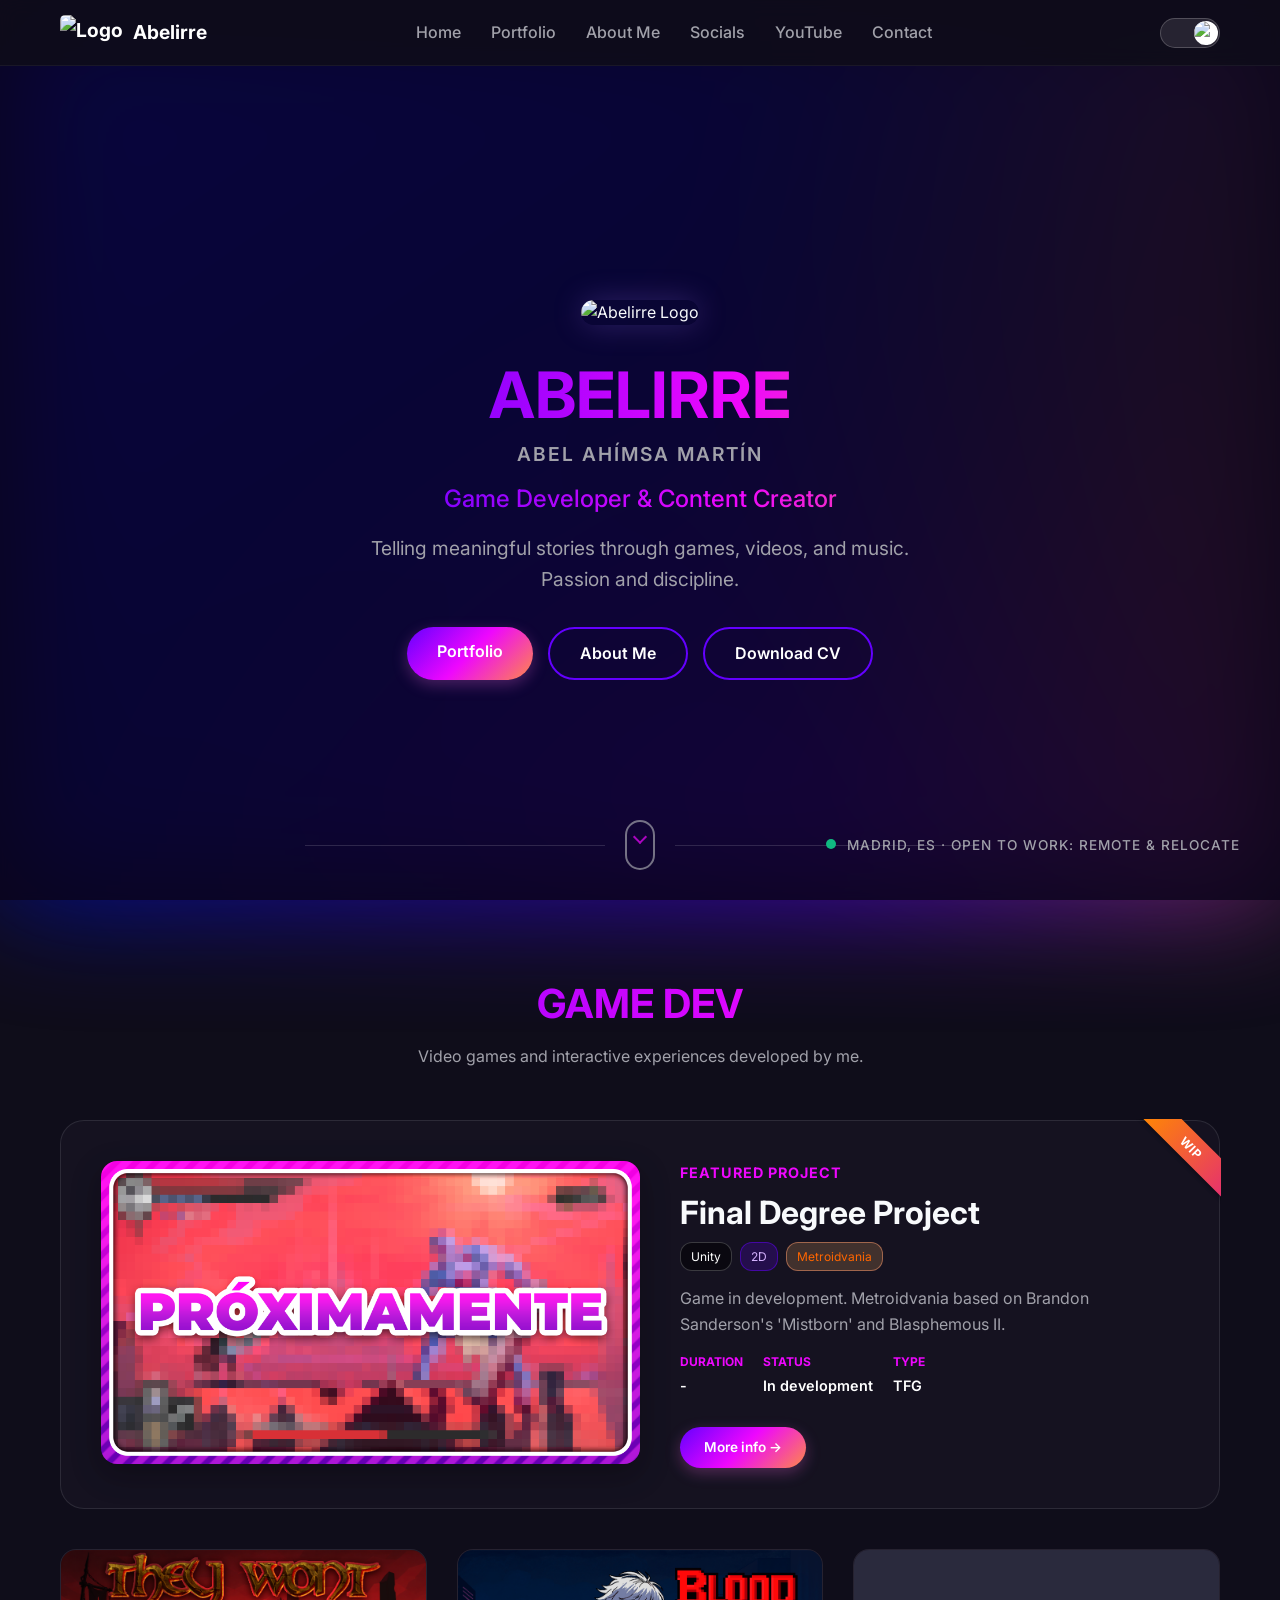
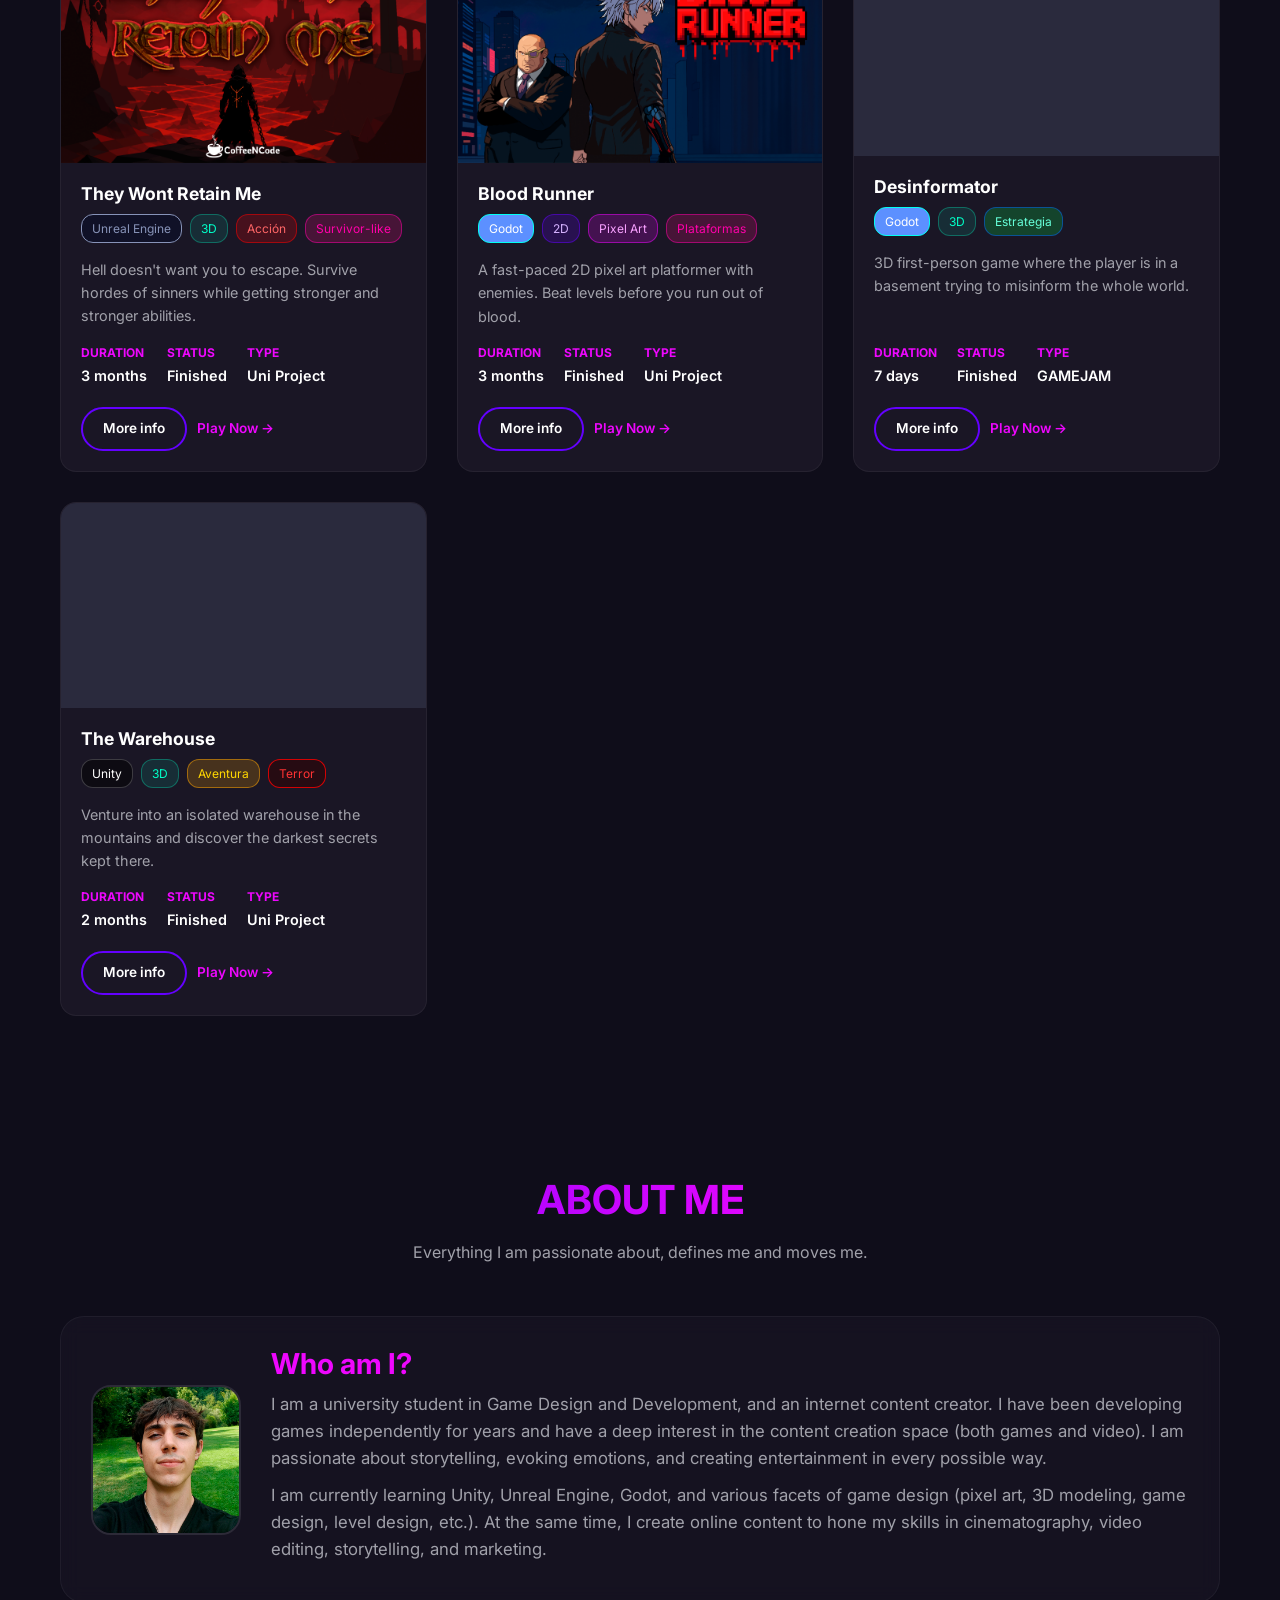
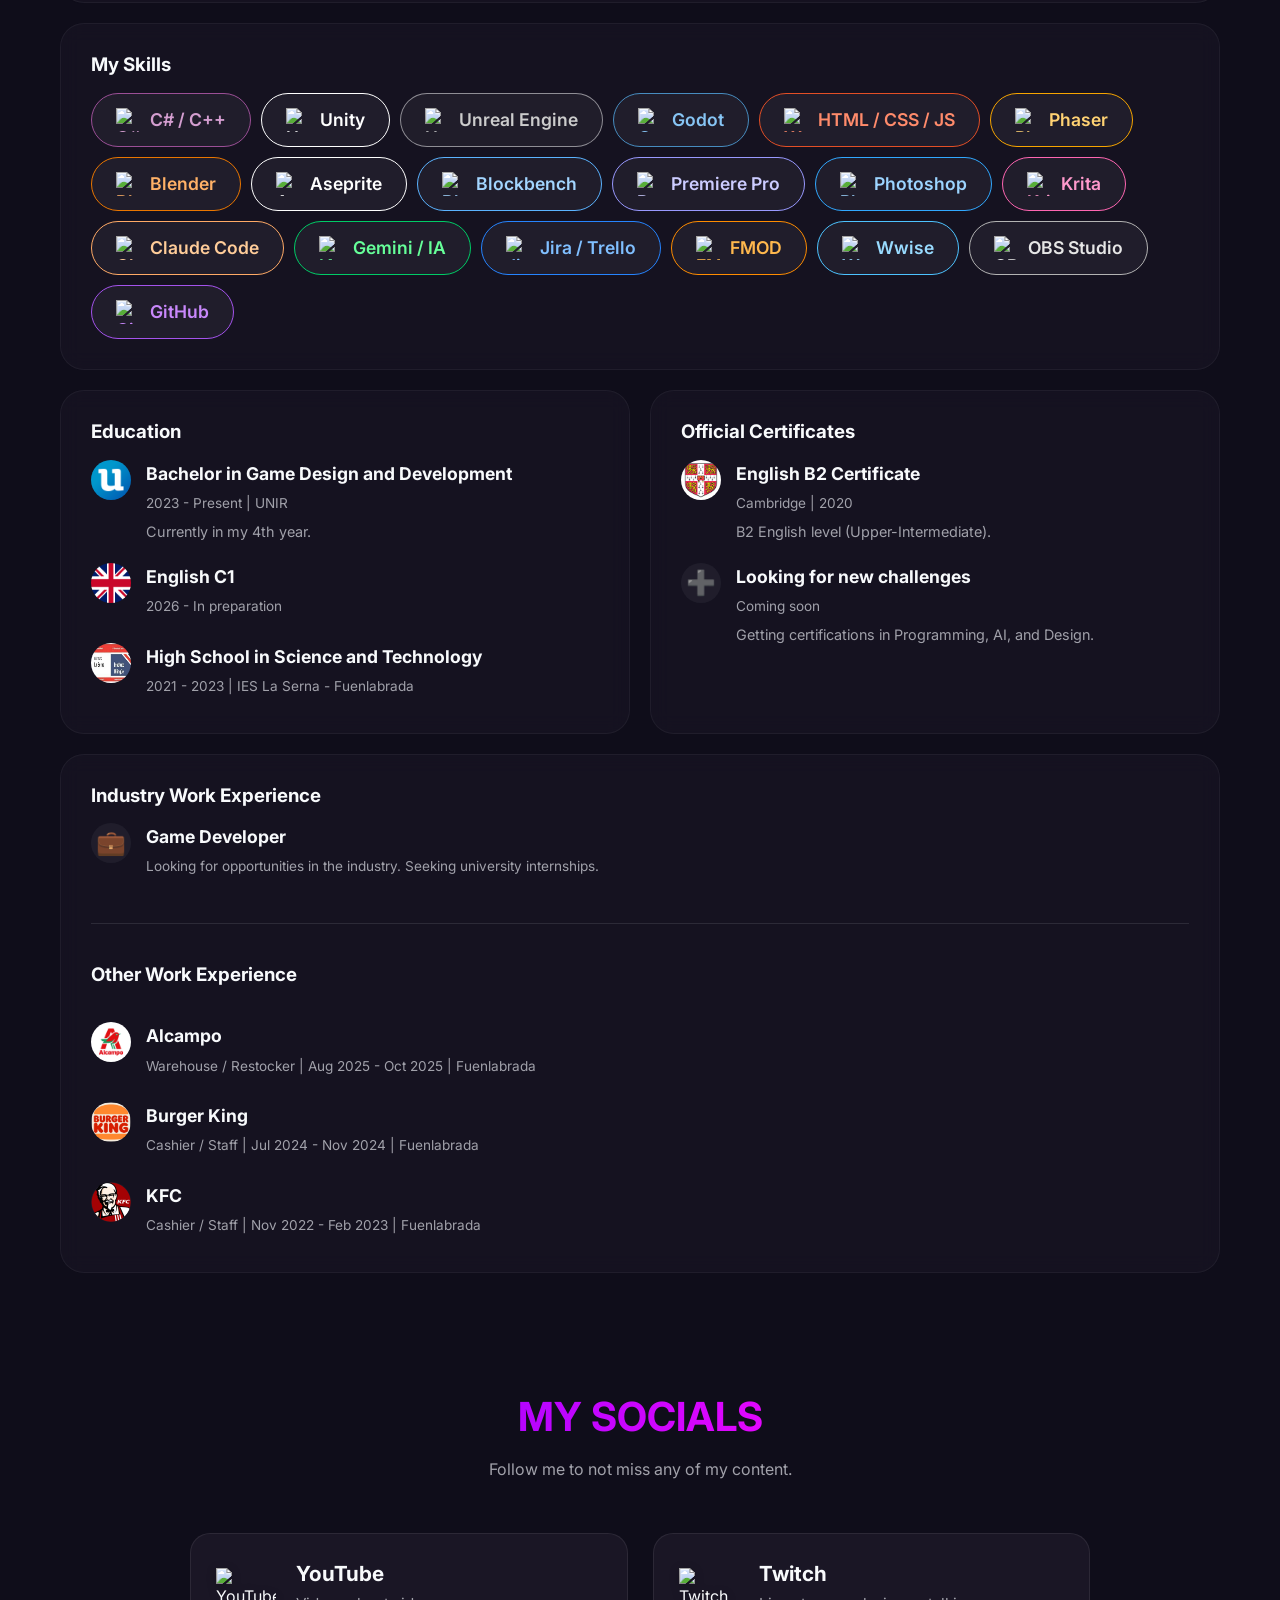
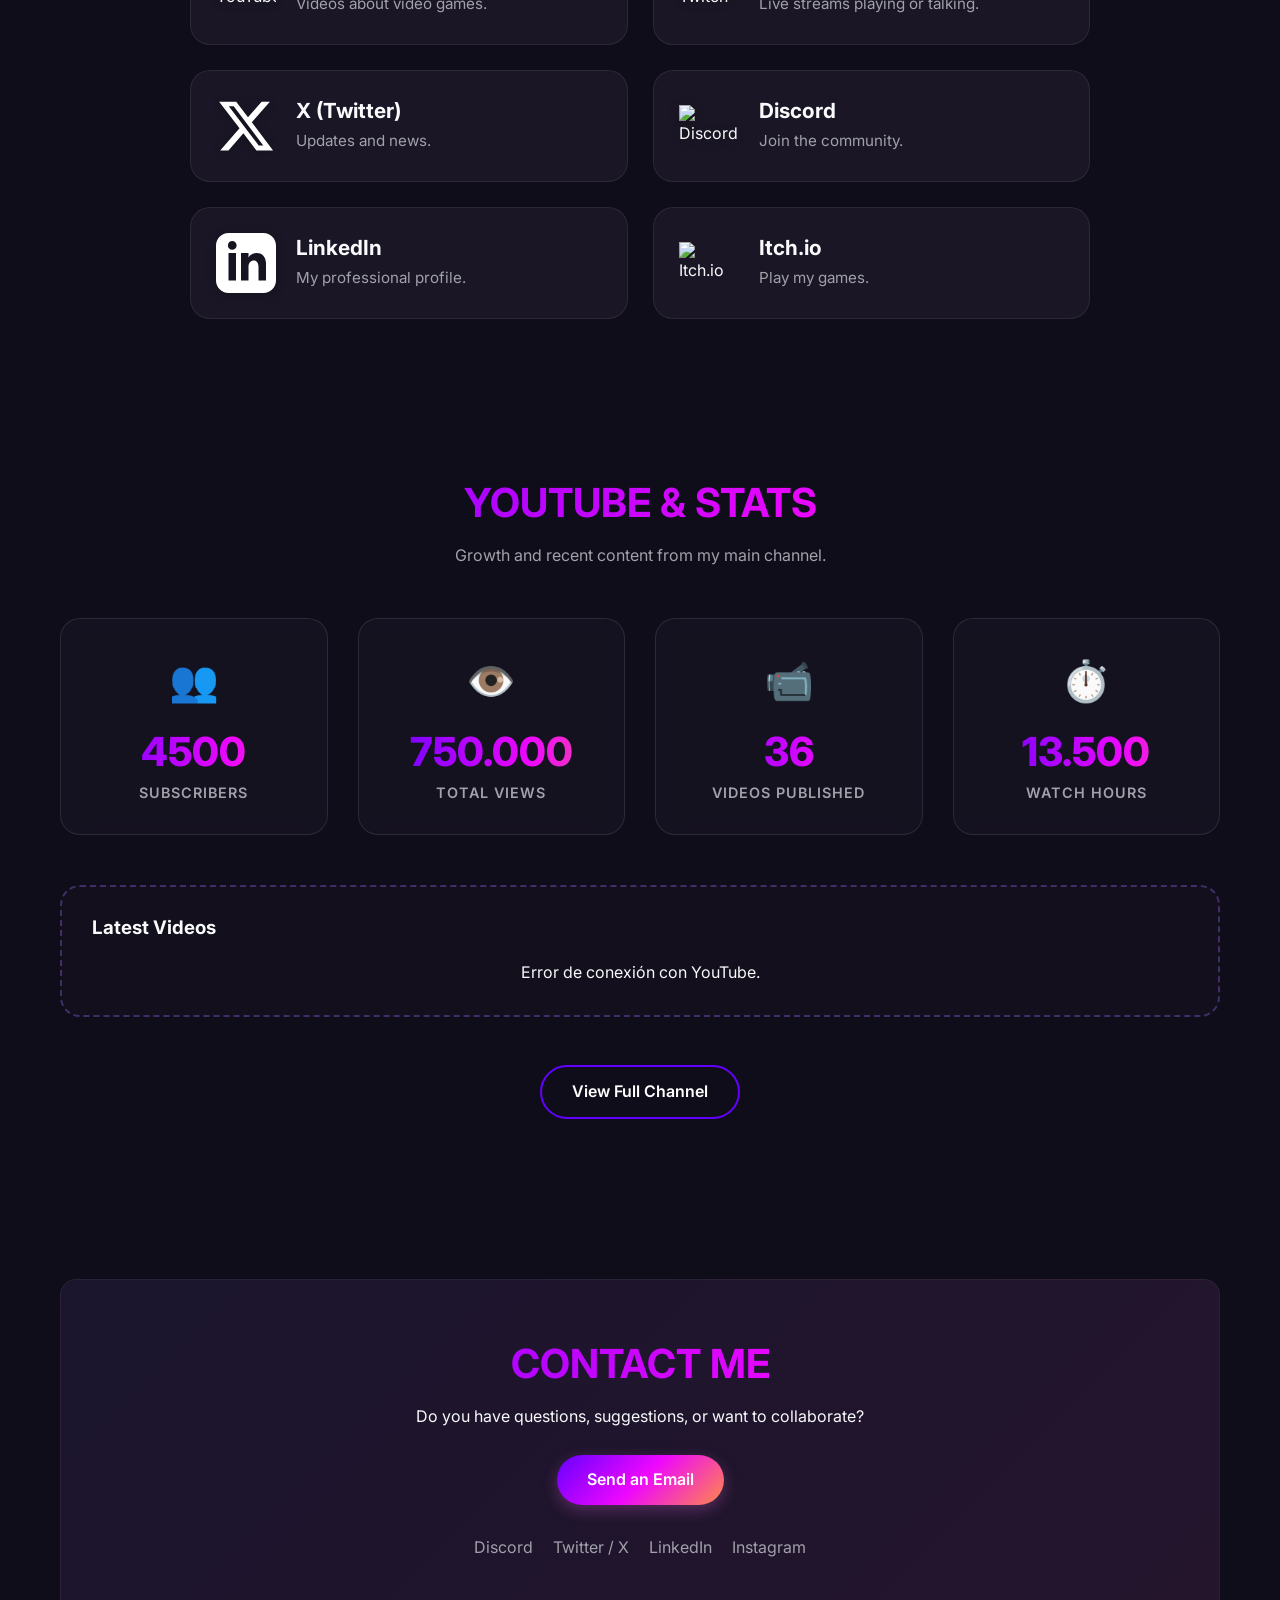
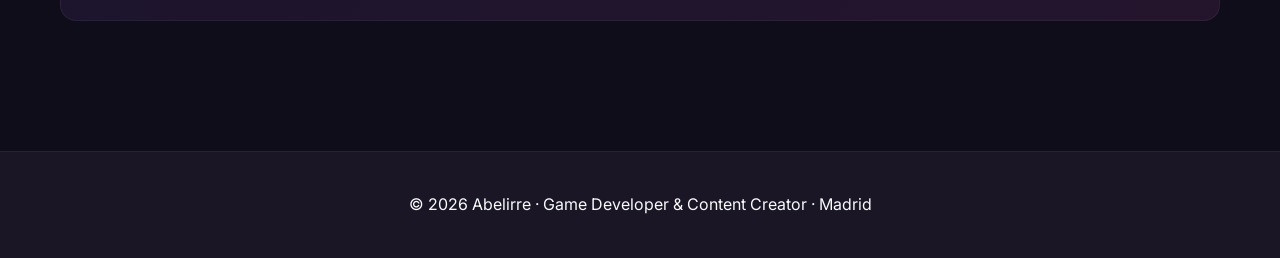
==== commit 0e623656: "Botones Subir y Sig/Anterior en proyectos" ====
--- a/project.html
+++ b/project.html
@@ -181,6 +181,23 @@
                     </div>
                 </div>
             </div>
+            
+            <div class="project-bottom-nav">
+                <a href="#" id="nav-prev-project" class="project-nav-btn prev-btn" style="visibility: hidden;">
+                    <span class="nav-label">← <span data-i18n="nav_prev">Anterior</span></span>
+                    <span class="nav-title" id="prev-project-title">...</span>
+                </a>
+                
+                <button id="nav-to-top" class="to-top-btn" title="Volver arriba">
+                    <span>↑</span>
+                </button>
+                
+                <a href="#" id="nav-next-project" class="project-nav-btn next-btn" style="visibility: hidden;">
+                    <span class="nav-label"><span data-i18n="nav_next">Siguiente</span> →</span>
+                    <span class="nav-title" id="next-project-title">...</span>
+                </a>
+            </div>
+            
         </div>
     </section>
 
--- a/assets/styles.css
+++ b/assets/styles.css
@@ -1639,3 +1639,15 @@
 .lightbox-caption { color: var(--text-secondary); text-align: center; margin-top: 15px; font-size: 1rem; max-width: 80%; min-height: 24px; }
 .image-caption-container { display: flex; flex-direction: column; align-items: center; margin-bottom: 15px; }
 .image-caption { color: var(--text-secondary); font-size: 0.85rem; text-align: center; margin-top: 8px; font-style: italic; }
+
+/* --- PROJECT BOTTOM NAV --- */
+.project-bottom-nav { margin-top: 60px; padding-top: 30px; border-top: 1px solid rgba(255,255,255,0.1); display: flex; justify-content: space-between; align-items: center; gap: 20px; }
+.project-nav-btn { display: flex; flex-direction: column; text-decoration: none; color: var(--text-primary); background: rgba(255,255,255,0.05); padding: 15px 25px; border-radius: 12px; transition: 0.3s; flex: 1; max-width: 300px; }
+.project-nav-btn:hover { background: rgba(255,255,255,0.1); transform: translateY(-3px); }
+.project-nav-btn.prev-btn { align-items: flex-start; }
+.project-nav-btn.next-btn { align-items: flex-end; text-align: right; }
+.project-nav-btn .nav-label { font-size: 0.85rem; color: var(--color-pink); margin-bottom: 5px; font-weight: 600; }
+.project-nav-btn .nav-title { font-size: 1.1rem; font-weight: 700; white-space: nowrap; overflow: hidden; text-overflow: ellipsis; width: 100%; }
+.to-top-btn { background: var(--color-pink); color: #fff; border: none; border-radius: 50%; width: 50px; height: 50px; font-size: 1.5rem; cursor: pointer; display: flex; align-items: center; justify-content: center; transition: 0.3s; box-shadow: 0 4px 15px rgba(230, 50, 80, 0.4); }
+.to-top-btn:hover { transform: translateY(-5px); box-shadow: 0 6px 20px rgba(230, 50, 80, 0.6); }
+@media (max-width: 768px) { .project-bottom-nav { flex-direction: column; gap: 30px; } .project-nav-btn { width: 100%; max-width: 100%; } }
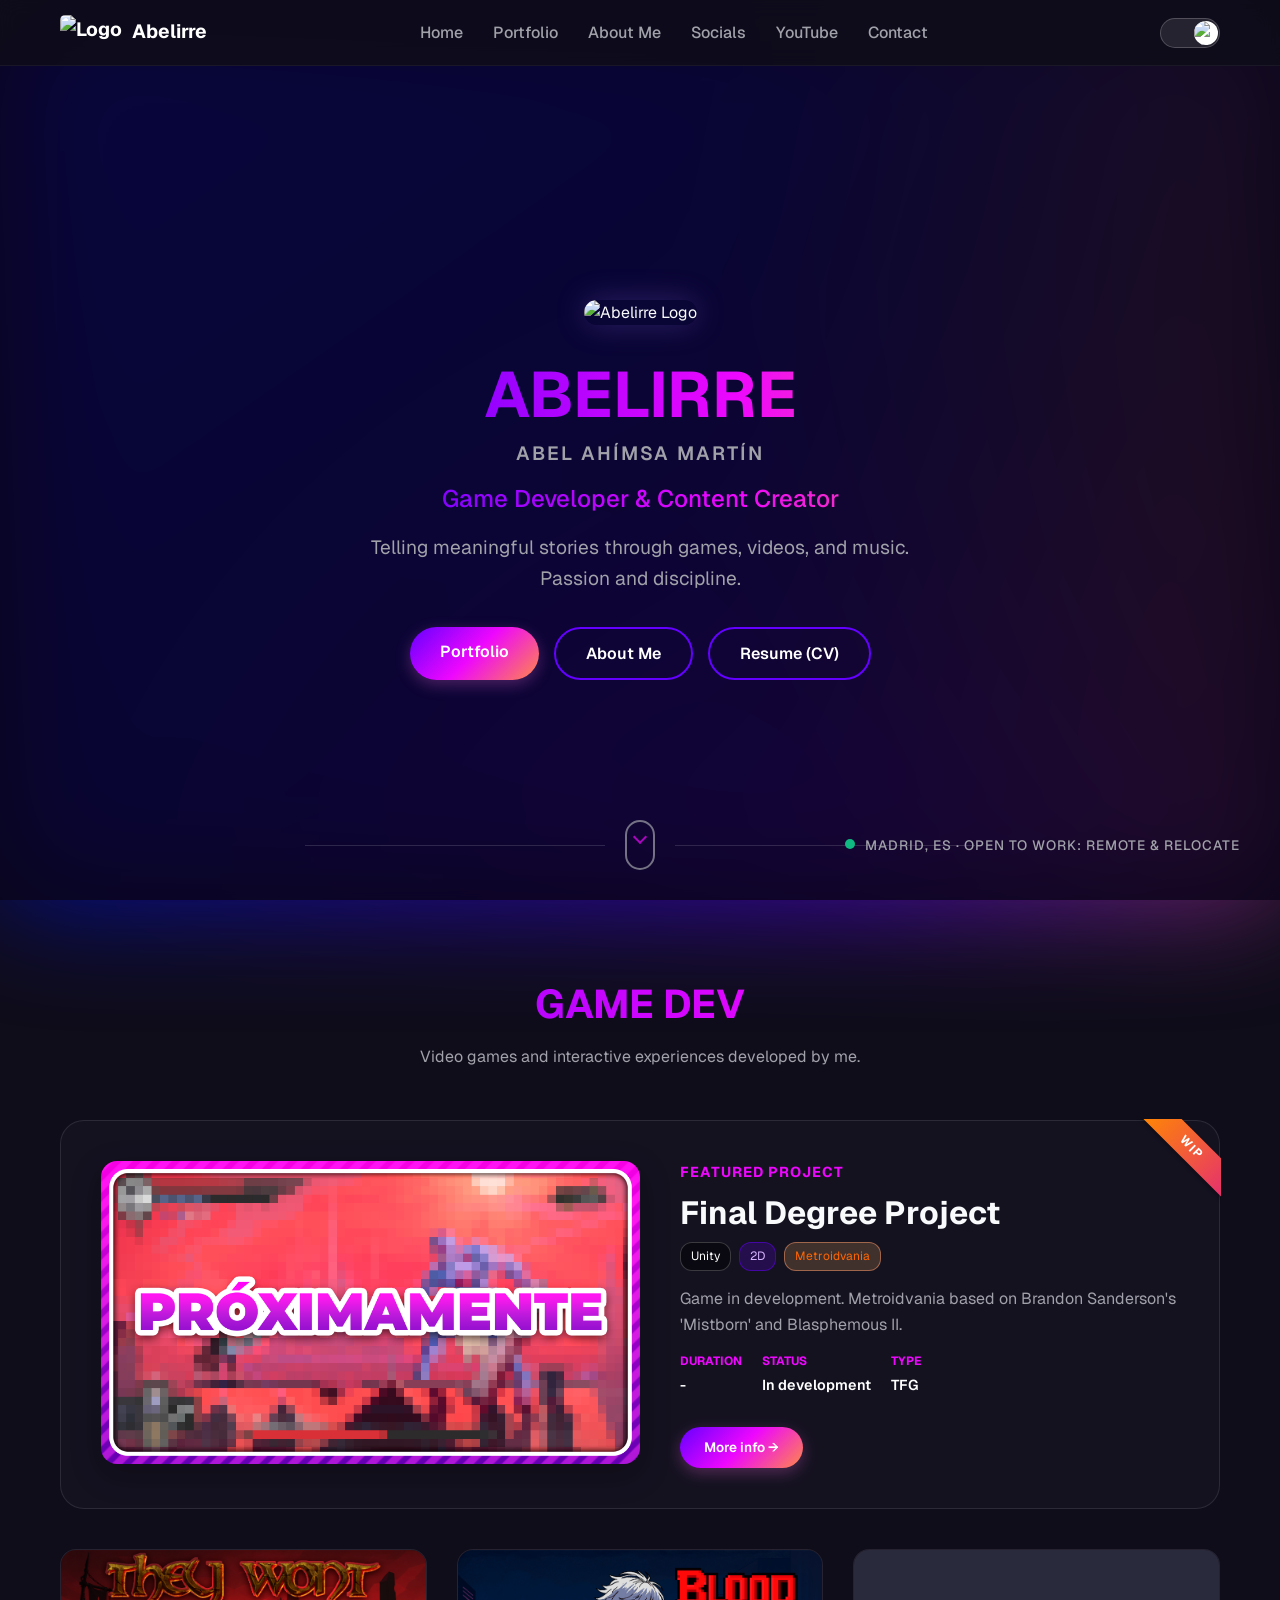
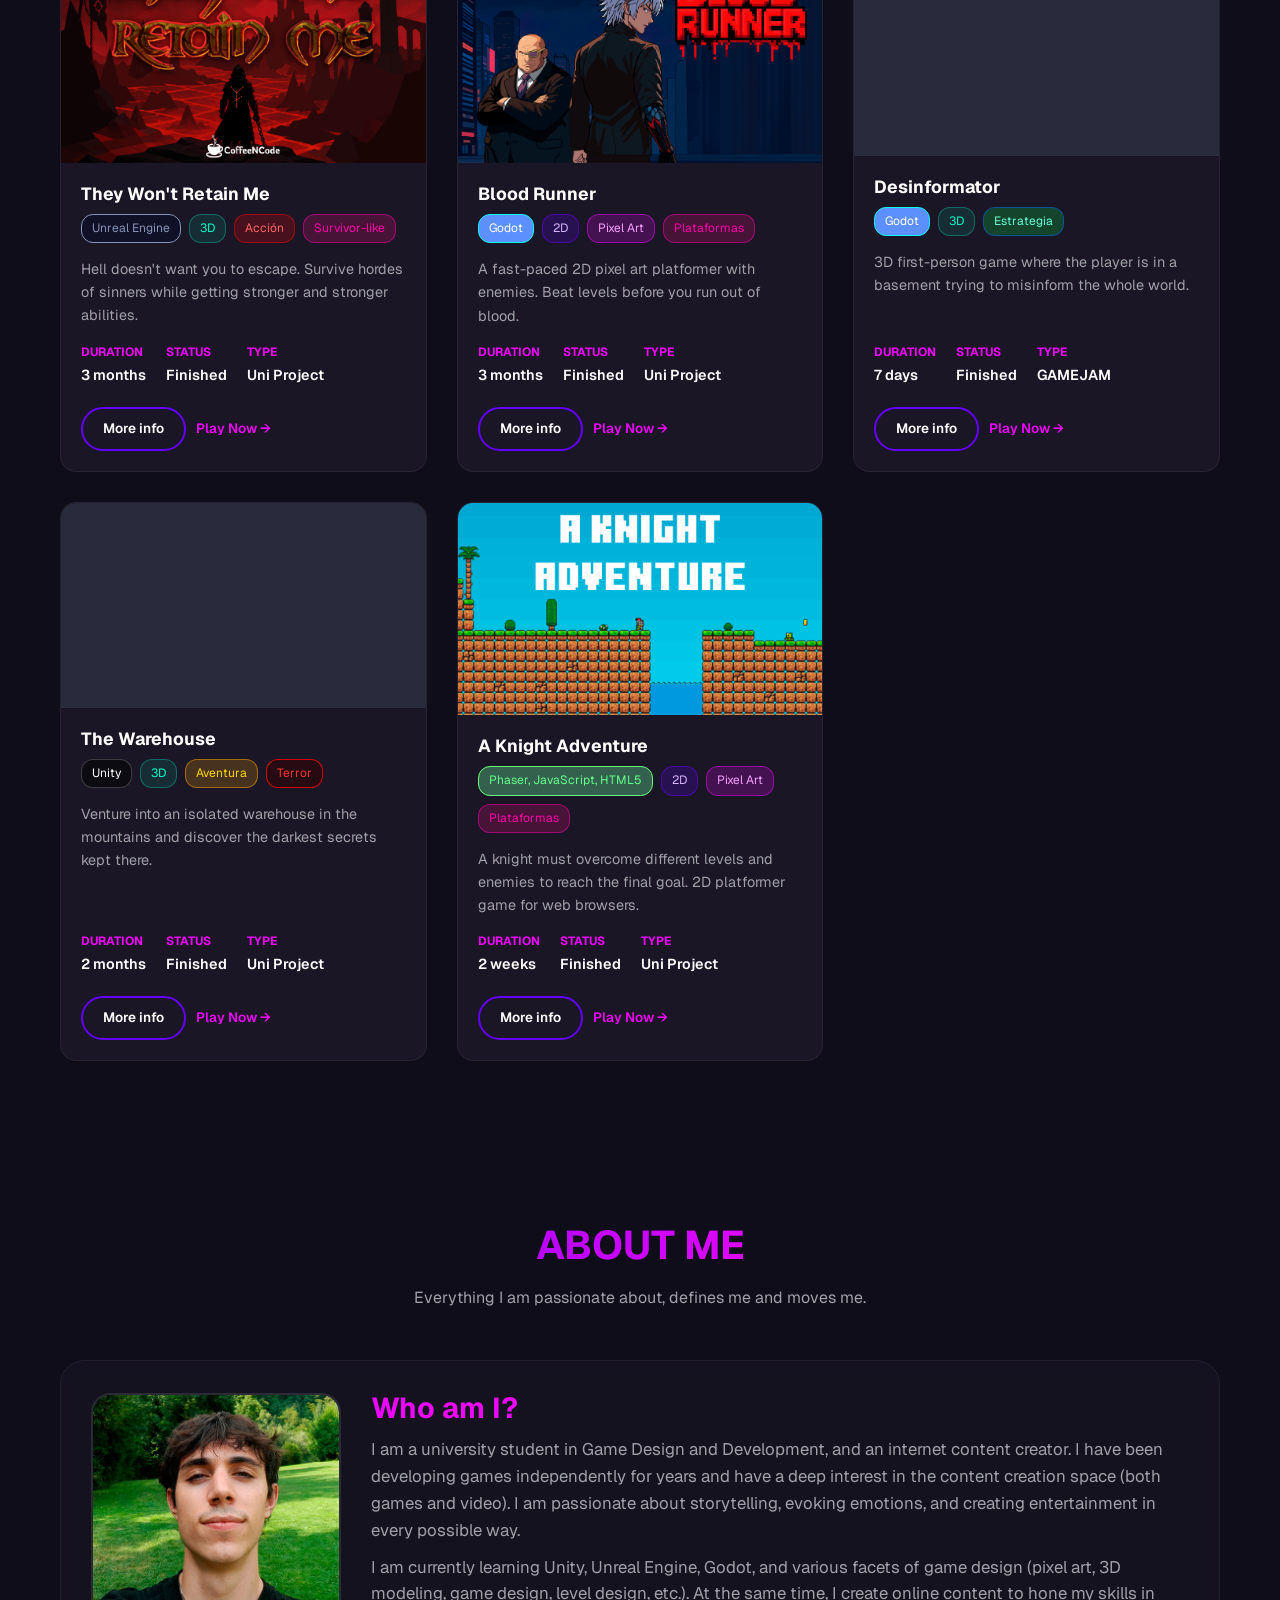
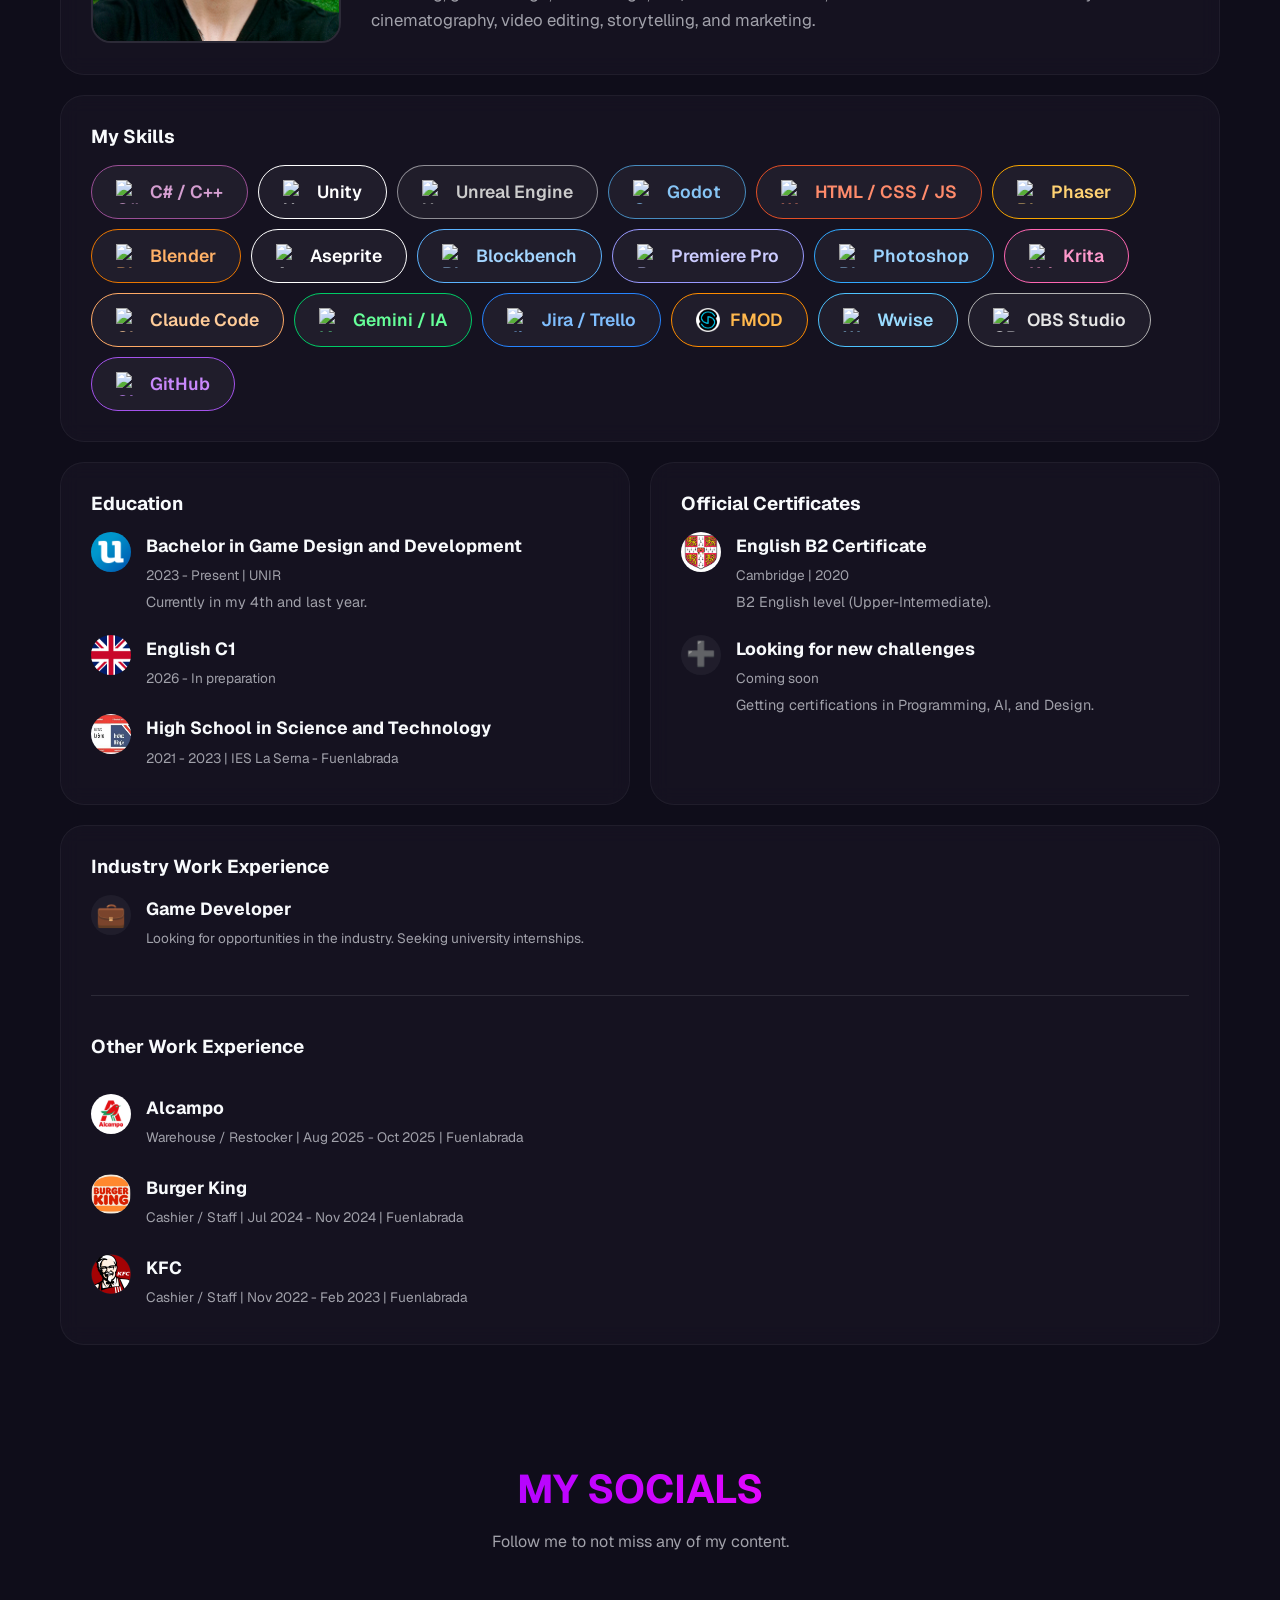
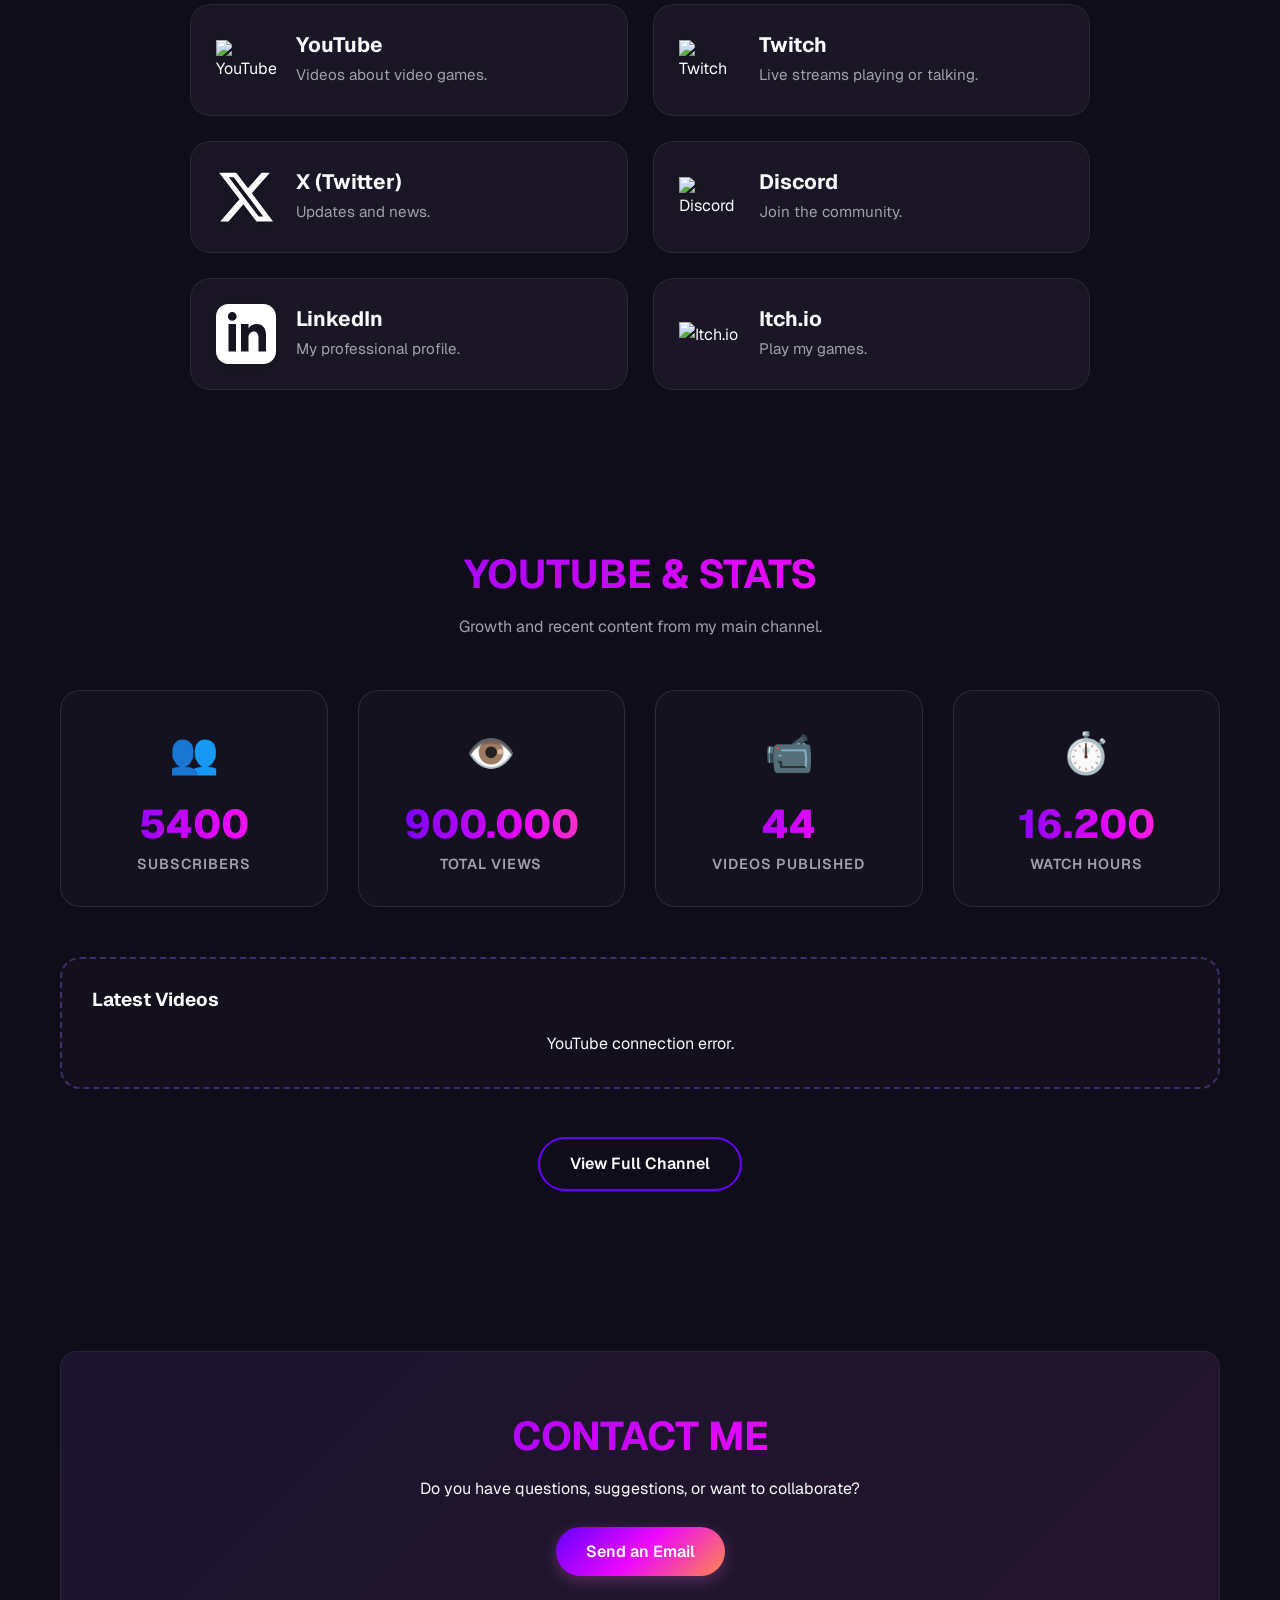
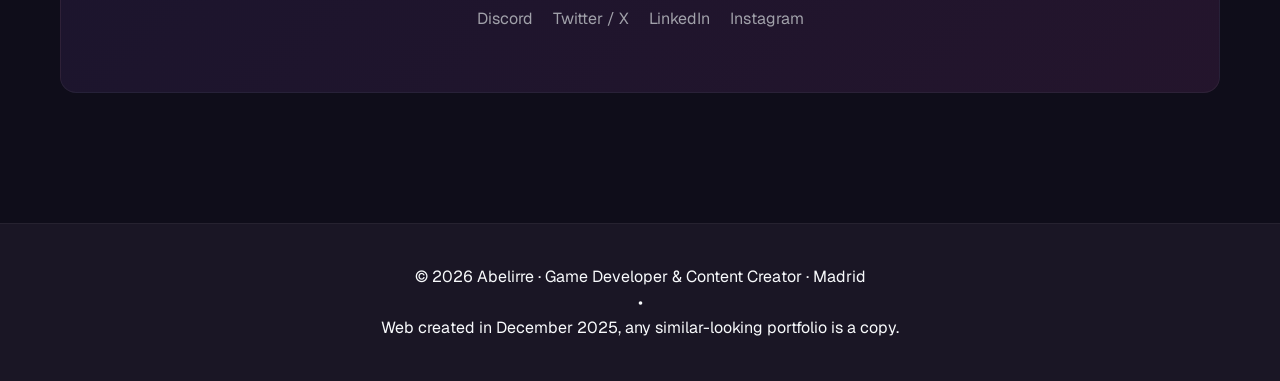
==== commit 98266282: "Font: Inter -> Geist Sans Cambio de fuente de texto y arreglos mínimos (correcciones gramaticales)" ====
--- a/project.html
+++ b/project.html
@@ -6,7 +6,7 @@
     <meta name="viewport" content="width=device-width, initial-scale=1.0">
     <title>Abelirre | Proyecto</title>
     <link rel="icon" href="assets/images/Perfil_4.png">
-    <link href="https://fonts.googleapis.com/css2?family=Inter:wght@400;500;600;700;800&display=swap" rel="stylesheet">
+    <link href="https://fonts.googleapis.com/css2?family=Geist:wght@100..900&display=swap" rel="stylesheet">
     <link rel="stylesheet" href="assets/styles.css">
     <style>
         .project-hero {
@@ -109,7 +109,7 @@
             src="[data-uri]" alt="Fondo">
         <div class="project-hero-overlay"></div>
         <div class="container project-hero-content">
-            <a href="index.html#projects" class="project-back">← Volver al Portfolio</a>
+            <a href="index.html#projects" class="project-back">← Volver al Portafolio</a>
             <h1 id="project-title" class="gradient-text"
                 style="font-size: clamp(2.5rem, 5vw, 4rem); margin-bottom: 10px;">Título del Proyecto</h1>
             <div id="project-tags-container" class="project-tags" style="margin-bottom: 20px;">
@@ -181,23 +181,23 @@
                     </div>
                 </div>
             </div>
-            
+
             <div class="project-bottom-nav">
                 <a href="#" id="nav-prev-project" class="project-nav-btn prev-btn" style="visibility: hidden;">
                     <span class="nav-label">← <span data-i18n="nav_prev">Anterior</span></span>
                     <span class="nav-title" id="prev-project-title">...</span>
                 </a>
-                
+
                 <button id="nav-to-top" class="to-top-btn" title="Volver arriba">
                     <span>↑</span>
                 </button>
-                
+
                 <a href="#" id="nav-next-project" class="project-nav-btn next-btn" style="visibility: hidden;">
                     <span class="nav-label"><span data-i18n="nav_next">Siguiente</span> →</span>
                     <span class="nav-title" id="next-project-title">...</span>
                 </a>
             </div>
-            
+
         </div>
     </section>
 
--- a/assets/styles.css
+++ b/assets/styles.css
@@ -1,1653 +1,1985 @@
-/* --- VARIABLES --- */
-:root {
-    --color-purple: #6400FF;
-    --color-pink: #ee07fe;
-    --color-orange: #fe8948;
-    --bg-primary: #0f0d1a;
-    --bg-secondary: #1a1625;
-    --bg-card: rgba(26, 22, 37, 0.6);
-    --text-primary: #f8fafc;
-    --text-secondary: #a1a1aa;
-    --gradient-primary: linear-gradient(135deg, var(--color-purple), var(--color-pink), var(--color-orange));
-    --gradient-text: linear-gradient(90deg, var(--color-purple), var(--color-pink), var(--color-orange), var(--color-purple));
-    --radius: 16px;
-}
-
-/* --- RESET & BASE --- */
-* {
-    box-sizing: border-box;
-    margin: 0;
-    padding: 0;
-}
-
-html {
-    scroll-behavior: smooth;
-}
-
-body {
-    font-family: 'Inter', sans-serif;
-    background-color: var(--bg-primary);
-    color: var(--text-primary);
-    line-height: 1.6;
-    overflow-x: hidden;
-}
-
-/* --- UTILITIES --- */
-.container {
-    max-width: 1200px;
-    margin: 0 auto;
-    padding: 0 20px;
-}
-
-.text-center {
-    text-align: center;
-}
-
-.mt-3 {
-    margin-top: 3rem;
-}
-
-img {
-    max-width: 100%;
-    height: auto;
-}
-
-/* Gradient Overlay Background */
-.bg-gradient-overlay {
-    position: fixed;
-    top: 0;
-    left: 0;
-    width: 100%;
-    height: 100%;
-    z-index: -1;
-    background: radial-gradient(circle at 20% 20%, #222222, transparent 50%),
-        radial-gradient(circle at 80% 80%, rgba(255, 0, 0, 0.1), transparent 50%);
-}
-
-/* --- TYPOGRAPHY --- */
-h1,
-h2,
-h3 {
-    font-weight: 700;
-    line-height: 1.2;
-    margin-bottom: 1rem;
-}
-
-h1 {
-    font-size: clamp(2.5rem, 5vw, 4rem);
-}
-
-h2 {
-    font-size: clamp(1.8rem, 6vw, 2.5rem);
-}
-
-.gradient-text {
-    background: var(--gradient-text);
-    -webkit-background-clip: text;
-    background-clip: text;
-    color: transparent;
-    background-size: 200% auto;
-    animation: gradientFlow 6s infinite linear;
-}
-
-/* --- NAVBAR --- */
-.navbar {
-    position: fixed;
-    top: 0;
-    width: 100%;
-    z-index: 1000;
-    padding: 15px 0;
-    background: rgba(15, 13, 26, 0.9);
-    backdrop-filter: blur(10px);
-    border-bottom: 1px solid rgba(255, 255, 255, 0.05);
-}
-
-.nav-container {
-    display: flex;
-    justify-content: space-between;
-    align-items: center;
-    max-width: 1200px;
-    margin: 0 auto;
-    padding: 0 20px;
-}
-
-.nav-logo {
-    display: flex;
-    align-items: center;
-    gap: 10px;
-    font-weight: 700;
-    font-size: 1.2rem;
-    color: #fff;
-    text-decoration: none;
-}
-
-.nav-logo img {
-    height: 35px;
-    border-radius: 5px;
-}
-
-.nav-menu {
-    display: flex;
-    list-style: none;
-    gap: 30px;
-}
-
-.nav-link {
-    color: var(--text-secondary);
-    text-decoration: none;
-    font-weight: 500;
-    transition: 0.3s;
-}
-
-.nav-link:hover {
-    color: #fff;
-}
-
-/* Language Switch */
-.lang-switch {
-    width: 60px;
-    height: 30px;
-    background: rgba(255, 255, 255, 0.1);
-    border-radius: 30px;
-    position: relative;
-    cursor: pointer;
-    margin-left: 20px;
-    display: flex;
-    align-items: center;
-    border: 1px solid rgba(255, 255, 255, 0.2);
-    transition: background 0.3s;
-}
-
-.lang-switch:hover {
-    background: rgba(255, 255, 255, 0.2);
-}
-
-.lang-circle {
-    width: 24px;
-    height: 24px;
-    border-radius: 50%;
-    background: #fff;
-    position: absolute;
-    left: 3px;
-    transition: transform 0.3s cubic-bezier(0.4, 0, 0.2, 1);
-    display: flex;
-    justify-content: center;
-    align-items: center;
-    overflow: hidden;
-}
-
-.lang-circle img {
-    width: 100%;
-    height: 100%;
-    object-fit: cover;
-}
-
-.lang-switch.en .lang-circle {
-    transform: translateX(30px);
-}
-
-/* Mobile Menu Toggle */
-.nav-toggle {
-    display: none;
-    background: none;
-    border: none;
-    cursor: pointer;
-    flex-direction: column;
-    gap: 5px;
-}
-
-.nav-toggle span {
-    width: 25px;
-    height: 3px;
-    background: var(--color-pink);
-}
-
-@media (max-width: 768px) {
-    .nav-menu {
-        display: none;
-        position: absolute;
-        top: 100%;
-        left: 0;
-        width: 100%;
-        background: var(--bg-secondary);
-        flex-direction: column;
-        padding: 20px;
-        text-align: center;
-    }
-
-    .nav-menu.active {
-        display: flex;
-    }
-
-    .nav-toggle {
-        display: flex;
-    }
-}
-
-/* --- HERO SECTION --- */
-.hero {
-    min-height: 100vh;
-    display: flex;
-    align-items: center;
-    justify-content: center;
-    text-align: center;
-    padding-top: 80px;
-}
-
-.hero-logo {
-    width: 180px;
-    border-radius: 20px;
-    margin-bottom: 2rem;
-    animation: float 6s ease-in-out infinite;
-    box-shadow: 0 0 30px rgba(133, 96, 219, 0.3);
-}
-
-.hero-subtitle {
-    font-size: 1.2rem;
-    color: var(--text-secondary);
-    max-width: 650px;
-    margin: 0 auto 2rem;
-    padding: 0 20px;
-}
-
-/* --- BUTTONS --- */
-.btn {
-    display: inline-block;
-    padding: 12px 30px;
-    border-radius: 50px;
-    font-family: inherit;
-    font-weight: 600;
-    text-decoration: none;
-    transition: 0.3s;
-    cursor: pointer;
-    border: none;
-}
-
-.btn-primary {
-    background: var(--gradient-primary);
-    color: #fff;
-    box-shadow: 0 5px 15px rgba(223, 95, 208, 0.3);
-}
-
-.btn-primary:hover {
-    transform: translateY(-3px);
-    box-shadow: 0 8px 25px rgba(223, 95, 208, 0.5);
-    animation: pulseGlow 2s infinite;
-}
-
-.btn-secondary {
-    background: transparent;
-    border: 2px solid var(--color-purple);
-    color: #fff;
-}
-
-.btn-secondary:hover {
-    background: var(--color-purple);
-    animation: pulseGlow 2s infinite;
-}
-
-.btn-group {
-    display: flex;
-    gap: 15px;
-    justify-content: center;
-    margin-top: 20px;
-}
-
-/* --- SECTIONS & CARDS --- */
-.section {
-    padding: 80px 0;
-    scroll-margin-top: 80px;
-}
-
-.section-header {
-    text-align: center;
-    margin-bottom: 50px;
-}
-
-.section-header p {
-    color: var(--text-secondary);
-}
-
-.features-grid {
-    display: grid;
-    grid-template-columns: repeat(auto-fit, minmax(300px, 1fr));
-    gap: 30px;
-}
-
-.card {
-    background: var(--bg-card);
-    border: 1px solid rgba(255, 255, 255, 0.05);
-    padding: 30px;
-    border-radius: var(--radius);
-    transition: 0.3s;
-}
-
-.card:hover {
-    transform: translateY(-10px);
-    border-color: var(--color-purple);
-    box-shadow: 0 10px 30px rgba(0, 0, 0, 0.3);
-}
-
-.card-icon {
-    width: 60px;
-    height: 60px;
-    display: flex;
-    align-items: center;
-    justify-content: center;
-    background: var(--gradient-primary);
-    border-radius: var(--radius);
-    margin-bottom: var(--radius);
-    font-size: 1.5rem;
-    transition: transform 0.3s ease;
-    /* Smooth transition for icon */
-}
-
-/* --- PORTFOLIO / VIDEO GRID (NUEVO) --- */
-.projects-grid {
-    display: grid;
-    grid-template-columns: repeat(auto-fit, minmax(320px, 1fr));
-    gap: 30px;
-}
-
-/* Tarjetas de Proyecto/Video */
-.project-card {
-    background: var(--bg-secondary);
-    border-radius: var(--radius);
-    overflow: hidden;
-    border: 1px solid rgba(255, 255, 255, 0.05);
-    transition: 0.3s;
-    display: flex;
-    flex-direction: column;
-}
-
-.project-card:hover {
-    transform: translateY(-5px);
-    border-color: var(--color-pink);
-}
-
-.card-media {
-    position: relative;
-    width: 100%;
-    aspect-ratio: 16/9;
-    background: #000;
-}
-
-.card-media img {
-    width: 100%;
-    height: 100%;
-    object-fit: cover;
-}
-
-.card-media iframe {
-    width: 100%;
-    height: 100%;
-    border: none;
-}
-
-.card-content {
-    padding: 20px;
-    flex-grow: 1;
-    display: flex;
-    flex-direction: column;
-}
-
-.card-title {
-    font-size: 1.1rem;
-    margin-bottom: 10px;
-    color: #fff;
-}
-
-.card-desc {
-    font-size: 0.9rem;
-    color: var(--text-secondary);
-    margin-bottom: 15px;
-    flex-grow: 1;
-}
-
-.card-link {
-    color: var(--color-pink);
-    font-weight: 600;
-    text-decoration: none;
-    font-size: 0.9rem;
-    display: inline-flex;
-    align-items: center;
-    gap: 5px;
-}
-
-.card-link:hover {
-    text-decoration: underline;
-}
-
-/* --- CONTACT & FOOTER --- */
-.contact-card {
-    text-align: center;
-    background: linear-gradient(135deg, rgba(133, 96, 219, 0.1), rgba(223, 95, 208, 0.1));
-    padding: 60px;
-    border-radius: var(--radius);
-    border: 1px solid rgba(255, 255, 255, 0.05);
-}
-
-.social-links-row {
-    display: flex;
-    gap: 20px;
-    justify-content: center;
-    margin-top: 30px;
-}
-
-.social-links-row a {
-    color: var(--text-secondary);
-    text-decoration: none;
-    transition: 0.2s;
-}
-
-.social-links-row a:hover {
-    color: var(--color-pink);
-}
-
-.footer {
-    padding: 40px 0;
-    border-top: 1px solid rgba(255, 255, 255, 0.05);
-    margin-top: 50px;
-    background: var(--bg-secondary);
-}
-
-/* --- ANIMATIONS --- */
-@keyframes float {
-
-    0%,
-    100% {
-        transform: translateY(0);
-    }
-
-    50% {
-        transform: translateY(-15px);
-    }
-}
-
-@keyframes gradientFlow {
-    0% {
-        background-position: 0% center;
-    }
-
-    100% {
-        background-position: -200% center;
-    }
-}
-
-.animate-on-scroll {
-    opacity: 0;
-    transform: translateY(30px);
-    transition: 0.8s ease;
-}
-
-.animate-on-scroll.visible {
-    opacity: 1;
-    transform: translateY(0);
-}
-
-.loading-spinner {
-    grid-column: 1 / -1;
-    text-align: center;
-    padding: 40px;
-    color: var(--text-secondary);
-}
-
-/* --- SECCIÓN: SOCIAL HERO --- */
-#social-hero {
-    padding-top: 40px;
-}
-
-.social-hero-grid {
-    display: grid;
-    grid-template-columns: repeat(auto-fit, minmax(300px, 1fr));
-    /* Dos columnas en escritorio, una en móvil */
-    gap: 25px;
-    max-width: 900px;
-    margin: 0 auto;
-}
-
-.social-hero-card {
-    display: flex;
-    align-items: center;
-    background: var(--bg-secondary);
-    border: 1px solid rgba(255, 255, 255, 0.08);
-    border-radius: 20px;
-    padding: 25px;
-    text-decoration: none;
-    color: var(--text-primary);
-    transition: all 0.3s cubic-bezier(0.25, 0.8, 0.25, 1);
-    position: relative;
-    overflow: hidden;
-}
-
-/* Efecto Hover General */
-.social-hero-card:hover {
-    transform: translateY(-5px) scale(1.02);
-    box-shadow: 0 10px 30px rgba(0, 0, 0, 0.4);
-}
-
-/* Colores Específicos por Red y Efectos de Brillo */
-.social-hero-card.youtube:hover {
-    border-color: #FF0000;
-    box-shadow: 0 10px 30px rgba(255, 0, 0, 0.2);
-}
-
-.social-hero-card.twitch:hover {
-    border-color: #9146FF;
-    box-shadow: 0 10px 30px rgba(145, 70, 255, 0.2);
-}
-
-.social-hero-card.twitter:hover {
-    border-color: var(--text-primary);
-    box-shadow: 0 10px 30px rgba(255, 255, 255, 0.1);
-}
-
-.social-hero-card.discord:hover {
-    border-color: #5865F2;
-    box-shadow: 0 10px 30px rgba(88, 101, 242, 0.2);
-}
-
-.social-icon-large {
-    width: 60px;
-    height: 60px;
-    flex-shrink: 0;
-    margin-right: 20px;
-    display: flex;
-    align-items: center;
-    justify-content: center;
-}
-
-.social-icon-large img,
-.social-icon-large svg {
-    width: 100%;
-    height: auto;
-    filter: drop-shadow(0 2px 5px rgba(0, 0, 0, 0.2));
-    transition: transform 0.3s ease;
-}
-
-.social-hero-card:hover .social-icon-large img,
-.social-hero-card:hover .social-icon-large svg {
-    transform: scale(1.1) rotate(-5deg);
-}
-
-.social-info {
-    flex-grow: 1;
-}
-
-.social-info h3 {
-    margin: 0 0 5px 0;
-    font-size: 1.3rem;
-}
-
-.social-info p {
-    margin: 0;
-    color: var(--text-secondary);
-    font-size: 0.95rem;
-}
-
-.social-arrow {
-    font-size: 1.5rem;
-    color: var(--text-secondary);
-    opacity: 0;
-    transform: translateX(-10px);
-    transition: all 0.3s ease;
-}
-
-.social-hero-card:hover .social-arrow {
-    opacity: 1;
-    transform: translateX(0);
-    color: var(--text-primary);
-}
-
-/* Icono de Play sobre las miniaturas de YouTube */
-.play-overlay {
-    position: absolute;
-    top: 0;
-    left: 0;
-    width: 100%;
-    height: 100%;
-    background: rgba(0, 0, 0, 0.3);
-    display: flex;
-    align-items: center;
-    justify-content: center;
-    color: #fff;
-    font-size: 3rem;
-    opacity: 0;
-    transition: 0.3s;
-}
-
-.card-media a:hover .play-overlay {
-    opacity: 1;
-    background: rgba(0, 0, 0, 0.1);
-}
-
-/* --- ESTILOS: CONTENEDOR DE VÍDEOS --- */
-
-/* Estilo de la caja contenedora (Borde discontinuo y fondo oscuro) */
-.section-box-container {
-    background: rgba(26, 22, 37, 0.4);
-    /* Fondo oscuro sutil */
-    border: 2px dashed rgba(133, 96, 219, 0.4);
-    /* Borde discontinuo morado */
-    border-radius: 20px;
-    padding: 30px;
-    /* Espacio interno alrededor de las tarjetas */
-    margin-bottom: 30px;
-}
-
-.smaller-grid {
-    grid-template-columns: repeat(auto-fit, minmax(240px, 1fr));
-    gap: 20px;
-}
-
-/* Ajustes de texto para que se vea bien en tarjetas pequeñas */
-.smaller-grid .project-card .card-content {
-    padding: 15px;
-}
-
-.smaller-grid .project-card .card-title {
-    font-size: 1rem;
-    margin-bottom: 8px;
-    line-height: 1.3;
-}
-
-.smaller-grid .project-card .card-desc {
-    font-size: 0.85rem;
-}
-
-/* --- FONDO: LÍQUIDO ANIMADO --- */
-
-/* Colores */
-:root {
-    --liquid-blue-deep: #0011ff;
-    --liquid-cyan: #00f7ff;
-    --liquid-orange: #fb8500;
-    --liquid-purple: #6400ff;
-    --liquid-pink: #f72585;
-}
-
-/* Body container */
-body {
-    position: relative;
-    /* Posicionar las capas internas */
-    /* Color de fondo por si falla la carga */
-    background-color: var(--bg-primary);
-    /* Body Full Screen */
-    min-height: 100vh;
-}
-
-/* CAPA 1 (FONDO): Degradado líquido animado 
-   "body::before" -> capa -2.
-*/
-body::before {
-    content: '';
-    position: fixed;
-    top: 0;
-    left: 0;
-    width: 100%;
-    height: 100%;
-    z-index: -2;
-
-    /* Capas con degradados radiales. Superpuestos y difuminados */
-    background:
-        radial-gradient(circle at 80% 20%, var(--liquid-orange) 0%, transparent 50%),
-        radial-gradient(circle at 40% 70%, var(--liquid-purple) 0%, transparent 50%),
-        radial-gradient(circle at 70% 80%, var(--liquid-pink) 0%, transparent 50%),
-        linear-gradient(to bottom right, var(--liquid-blue-deep), #000);
-    /* Base oscura */
-
-    background-size: 180% 180%;
-
-    /* Blurr */
-    filter: blur(60px);
-    opacity: 0.8;
-
-    /* Animación suave y lenta */
-    animation: liquidFlow 25s ease infinite alternate;
-}
-
-/* CAPA 2 (FILTRO): Capa oscura para leer bien
-   "body::after" -> capa -1
-*/
-body::after {
-    content: '';
-    position: fixed;
-    top: 0;
-    left: 0;
-    width: 100%;
-    height: 100%;
-    z-index: -1;
-
-    /* Color oscuro semi-transparente.
-       Último valor: 0.1 / 1 para más o menos oscuridad.
-    */
-    background: rgba(10, 4, 26, 0.8);
-
-    backdrop-filter: blur(5px);
-}
-
-/* Animación del movimiento del fondo */
-@keyframes liquidFlow {
-    0% {
-        background-position: 0% 0%;
-    }
-
-    50% {
-        background-position: 100% 100%;
-    }
-
-    100% {
-        background-position: 30% 60%;
-    }
-}
-
-/* 'z-index' de las secciones principales */
-.navbar.footer {
-    position: fixed;
-    z-index: 2;
-}
-
-.hero,
-.section,
-.footer {
-    position: relative;
-    z-index: 1;
-}
-
-/* --- ESTADÍSTICAS YOUTUBE --- */
-.stats-grid {
-    display: grid;
-    grid-template-columns: repeat(auto-fit, minmax(200px, 1fr));
-    gap: 30px;
-    margin-top: 20px;
-}
-
-.stat-card {
-    background: rgba(26, 22, 37, 0.6);
-    /* Fondo semitransparente */
-    border: 1px solid rgba(255, 255, 255, 0.1);
-    border-radius: 20px;
-    padding: 30px 20px;
-    text-align: center;
-    transition: transform 0.3s ease, border-color 0.3s ease;
-    backdrop-filter: blur(10px);
-}
-
-.stat-card:hover {
-    transform: translateY(-10px);
-    border-color: var(--color-pink);
-    box-shadow: 0 10px 30px rgba(0, 0, 0, 0.3);
-}
-
-.stat-icon {
-    font-size: 2.5rem;
-    margin-bottom: 15px;
-}
-
-.stat-number {
-    font-size: 2.5rem;
-    font-weight: 800;
-    margin-bottom: 5px;
-    line-height: 1.2;
-}
-
-.stat-card p {
-    color: var(--text-secondary);
-    font-size: 0.9rem;
-    text-transform: uppercase;
-    letter-spacing: 1px;
-    font-weight: 600;
-}
-
-/* --- ANIMATIONS --- */
-
-@keyframes pulseGlow {
-    0% {
-        box-shadow: 0 0 0 0 rgba(139, 92, 246, 0.4);
-    }
-
-    70% {
-        box-shadow: 0 0 0 10px rgba(139, 92, 246, 0);
-    }
-
-    100% {
-        box-shadow: 0 0 0 0 rgba(139, 92, 246, 0);
-    }
-}
-
-/* --- HERO RESTRUCTURE --- */
-.hero-titles {
-    margin-bottom: 20px;
-}
-
-.hero-overline {
-    font-size: 1.2rem;
-    letter-spacing: 2px;
-    color: var(--text-secondary);
-    text-transform: uppercase;
-    font-weight: 600;
-    display: block;
-    margin-bottom: -10px;
-}
-
-.hero-role {
-    font-size: 1.5rem;
-    font-weight: 500;
-    margin-top: 5px;
-}
-
-/* Scroll Indicator */
-.scroll-indicator-wrapper {
-    position: absolute;
-    bottom: 30px;
-    left: 0;
-    width: 100%;
-    display: flex;
-    align-items: center;
-    justify-content: center;
-    gap: 20px;
-    padding: 0 40px;
-    opacity: 0.7;
-    z-index: 10;
-}
-
-.scroll-line {
-    flex-grow: 1;
-    height: 1px;
-    background: rgba(255, 255, 255, 0.2);
-    max-width: 300px;
-}
-
-.scroll-indicator {
-    display: flex;
-    flex-direction: column;
-    align-items: center;
-}
-
-.mouse {
-    width: 30px;
-    height: 50px;
-    border: 2px solid var(--text-secondary);
-    border-radius: 20px;
-    position: relative;
-    display: flex;
-    justify-content: center;
-}
-
-.arrow-down {
-    width: 10px;
-    height: 10px;
-    border-right: 2px solid var(--color-pink);
-    border-bottom: 2px solid var(--color-pink);
-    transform: rotate(45deg);
-    margin-top: 10px;
-    animation: bounce 2s infinite;
-}
-
-/* Status Text */
-.status-text {
-    position: absolute;
-    bottom: 45px;
-    right: 40px;
-    font-size: 0.85rem;
-    color: var(--text-secondary);
-    z-index: 10;
-    font-weight: 500;
-    letter-spacing: 1px;
-    text-transform: uppercase;
-    text-align: right;
-    max-width: 600px;
-    line-height: 1.5;
-}
-
-.status-dot {
-    display: inline-block;
-    width: 10px;
-    height: 10px;
-    background-color: #10b981;
-    border-radius: 50%;
-    animation: pulse-green 2s infinite;
-    margin-right: 6px;
-    vertical-align: middle;
-    margin-bottom: 3px;
-}
-
-/* --- BENTO GRID (ABOUT ME) --- */
-.bento-grid {
-    display: grid;
-    grid-template-columns: repeat(2, 1fr);
-    grid-auto-rows: minmax(200px, auto);
-    gap: 20px;
-    max-width: 1200px;
-    margin: 0 auto;
-}
-
-.bento-card {
-    background: var(--bg-card);
-    border: 1px solid rgba(255, 255, 255, 0.05);
-    border-radius: 24px;
-    padding: 30px;
-    backdrop-filter: blur(10px);
-    transition: 0.3s;
-}
-
-.bento-card:hover {
-    transform: translateY(-5px);
-    border-color: var(--color-purple);
-    box-shadow: 0 10px 30px rgba(100, 0, 255, 0.2);
-}
-
-.bento-profile {
-    grid-column: span 2;
-    order: 1;
-    display: flex;
-    align-items: center;
-    gap: 30px;
-}
-
-.profile-img {
-    width: 150px;
-    height: 150px;
-    border-radius: 20px;
-    object-fit: cover;
-    border: 2px solid rgba(255, 255, 255, 0.1);
-}
-
-.profile-info h3 {
-    font-size: 1.8rem;
-    margin-bottom: 10px;
-    color: var(--color-pink);
-}
-
-.profile-info p {
-    color: var(--text-secondary);
-    margin-bottom: 10px;
-    font-size: 1.05rem;
-}
-
-.bento-skills {
-    grid-column: span 2;
-    order: 2;
-}
-
-.skills-tags {
-    display: flex;
-    flex-wrap: wrap;
-    gap: 10px;
-    margin-top: 15px;
-}
-
-.skill-tag {
-    padding: 12px 24px;
-    border-radius: 30px;
-    font-size: 1.1rem;
-    font-weight: 600;
-    background: rgba(255, 255, 255, 0.05);
-    color: #fff;
-    border: 1px solid rgba(255, 255, 255, 0.1);
-    display: inline-flex;
-    align-items: center;
-    gap: 10px;
-}
-
-.skill-icon {
-    width: 24px;
-    height: 24px;
-    object-fit: contain;
-}
-
-.skill-tag.csharp {
-    border-color: #9b4f96;
-    color: #d49ed0;
-}
-
-.skill-tag.unity {
-    border-color: #ffffff;
-    color: #ffffff;
-}
-
-.skill-tag.unreal {
-    border-color: rgba(255, 255, 255, 0.5);
-    color: #cccccc;
-}
-
-.skill-tag.web {
-    border-color: #e34f26;
-    color: #ff8b6b;
-}
-
-.skill-tag.design {
-    border-color: #ea7600;
-    color: #ffb167;
-}
-
-.skill-tag.video {
-    border-color: #9999ff;
-    color: #ccccff;
-}
-
-.skill-tag.art {
-    border-color: #31a8ff;
-    color: #9cd4ff;
-}
-
-.skill-tag.godot {
-    border-color: #478cbf;
-    color: #87c5f5;
-}
-
-.skill-tag.phaser {
-    border-color: #f7a500;
-    color: #ffd273;
-}
-
-.skill-tag.blockbench {
-    border-color: #5bb3ff;
-    color: #a3d5ff;
-}
-
-.skill-tag.claude {
-    border-color: #ffaa66;
-    color: #ffcc99;
-}
-
-.skill-tag.ai {
-    border-color: #00cc66;
-    color: #66ff99;
-}
-
-.skill-tag.blender {
-    border-color: #ea7600;
-    color: #ffb167;
-}
-
-.skill-tag.aseprite {
-    border-color: #ffffff;
-    color: #ffffff;
-}
-
-.skill-tag.krita {
-    border-color: #ff66b2;
-    color: #ff99cc;
-}
-
-.skill-tag.github {
-    border-color: #a453ec;
-    color: #c988fc;
-}
-
-.skill-tag.jira {
-    border-color: #2684ff;
-    color: #80bfff;
-}
-
-.skill-tag.fmod {
-    border-color: #ff8c00;
-    color: #ffb84d;
-}
-
-.skill-tag.wwise {
-    border-color: #4dc3ff;
-    color: #99dbff;
-}
-
-.skill-tag.obsS {
-    border-color: #b3b3b3;
-    color: #e6e6e6;
-}
-
-.bento-edu {
-    grid-column: span 1;
-    order: 3;
-}
-
-.bento-certs {
-    grid-column: span 1;
-    order: 4;
-}
-
-.bento-exp {
-    grid-column: span 2;
-    order: 5;
-}
-
-.divider {
-    height: 1px;
-    background: rgba(255, 255, 255, 0.1);
-    margin: 20px 0;
-    width: 100%;
-}
-
-.timeline-list {
-    display: flex;
-    flex-direction: column;
-    gap: 20px;
-    margin-top: 15px;
-}
-
-.timeline-item {
-    display: flex;
-    gap: 15px;
-}
-
-.timeline-icon {
-    font-size: 1.5rem;
-    background: rgba(255, 255, 255, 0.05);
-    width: 40px;
-    height: 40px;
-    border-radius: 50%;
-    display: flex;
-    align-items: center;
-    justify-content: center;
-    flex-shrink: 0;
-}
-
-.timeline-content h4 {
-    margin: 0 0 5px 0;
-    font-size: 1.1rem;
-}
-
-.timeline-date {
-    font-size: 0.85rem;
-    color: var(--text-secondary);
-    display: block;
-    margin-bottom: 5px;
-}
-
-.timeline-desc {
-    font-size: 0.9rem;
-    color: var(--text-secondary);
-}
-
-@media (max-width: 900px) {
-
-    .bento-profile,
-    .bento-skills,
-    .bento-edu,
-    .bento-certs,
-    .bento-exp {
-        grid-column: span 2;
-        grid-row: auto;
-    }
-
-    .bento-profile {
-        flex-direction: column;
-        text-align: center;
-    }
-}
-
-/* --- GAME DEV PROJECTS --- */
-.featured-project {
-    display: grid;
-    grid-template-columns: 1fr 1fr;
-    background: var(--bg-card);
-    border: 1px solid rgba(255, 255, 255, 0.1);
-    border-radius: 24px;
-    overflow: hidden;
-    margin-bottom: 40px;
-    transition: 0.3s;
-    align-items: stretch;
-}
-
-.featured-project:hover {
-    border-color: var(--color-purple);
-    box-shadow: 0 10px 40px rgba(100, 0, 255, 0.2);
-}
-
-.featured-media {
-    width: 100%;
-    height: 100%;
-    background: transparent;
-    position: relative;
-    display: flex;
-    justify-content: center;
-    align-items: flex-start;
-    padding: 40px 0 40px 40px;
-}
-
-.featured-media img,
-.featured-media iframe {
-    width: 100%;
-    height: auto;
-    aspect-ratio: 16 / 9;
-    object-fit: cover;
-    border: none;
-    border-radius: 16px;
-    box-shadow: 0 10px 30px rgba(0, 0, 0, 0.3);
-}
-
-.featured-content {
-    padding: 40px;
-    display: flex;
-    flex-direction: column;
-    justify-content: center;
-}
-
-.featured-label {
-    color: var(--color-pink);
-    font-size: 0.9rem;
-    font-weight: 700;
-    text-transform: uppercase;
-    margin-bottom: 10px;
-    letter-spacing: 1px;
-}
-
-.game-stats-row {
-    display: flex;
-    gap: 20px;
-    margin-bottom: 20px;
-    flex-wrap: wrap;
-}
-
-.game-stat {
-    display: flex;
-    flex-direction: column;
-}
-
-.game-stat-title {
-    font-size: 0.75rem;
-    color: var(--color-pink);
-    text-transform: uppercase;
-    font-weight: bold;
-    margin-bottom: 2px;
-}
-
-.game-stat-value {
-    font-size: 0.9rem;
-    font-weight: 600;
-    color: #fff;
-}
-
-.extended-desc {
-    margin-top: 20px;
-    border-top: 1px solid rgba(255, 255, 255, 0.1);
-    padding-top: 20px;
-    display: none;
-    color: var(--text-secondary);
-    font-size: 0.95rem;
-    line-height: 1.6;
-}
-
-@media (max-width: 768px) {
-    .hero-content {
-        padding-bottom: 100px;
-    }
-
-    .featured-project {
-        grid-template-columns: 1fr;
-    }
-
-    .featured-media {
-        height: auto;
-        min-height: unset;
-        padding: 40px 20px 0 20px;
-        align-items: center;
-    }
-
-}
-
-@media (max-width: 1024px) {
-    .status-text {
-        bottom: 95px;
-        right: 0;
-        left: 0;
-        text-align: center;
-        max-width: 100%;
-        padding: 0 20px;
-    }
-}
-
-.project-tags {
-    display: flex;
-    flex-wrap: wrap;
-    gap: 8px;
-    margin-bottom: 15px;
-}
-
-.tag {
-    font-size: 0.75rem;
-    padding: 4px 10px;
-    border-radius: 12px;
-    background: rgba(255, 255, 255, 0.1);
-    color: var(--text-secondary);
-}
-
-.tag.t-unity {
-    background: rgba(0, 0, 0, 0.5);
-    color: #fff;
-    border: 1px solid rgba(255, 255, 255, 0.2);
-}
-
-.tag.t-godot {
-    background: rgb(92, 144, 255);
-    color: #fff;
-    border: 1px solid rgb(0, 255, 242);
-}
-
-.tag.t-unreal {
-    background: rgba(14, 17, 40, 0.8);
-    color: #8793b8;
-    border: 1px solid #8793b8;
-}
-
-.tag.t-2d {
-    background: rgba(100, 0, 255, 0.2);
-    color: #d6b3ff;
-    border: 1px solid rgba(100, 0, 255, 0.5);
-}
-
-.tag.t-3d {
-    background: rgba(0, 255, 200, 0.1);
-    color: #00ffc8;
-    border: 1px solid rgba(0, 255, 200, 0.3);
-}
-
-.tag.t-pixel {
-    background: rgba(238, 7, 254, 0.2);
-    color: #f8a1ff;
-    border: 1px solid rgba(238, 7, 254, 0.5);
-}
-
-.tag.t-aventura {
-    background: rgba(255, 165, 0, 0.2);
-    color: #ffd700;
-    border: 1px solid rgba(255, 165, 0, 0.5);
-}
-
-.tag.t-accion {
-    background: rgba(255, 0, 0, 0.2);
-    color: #ff6666;
-    border: 1px solid rgba(255, 0, 0, 0.5);
-}
-
-.tag.t-terror {
-    background: rgba(50, 0, 0, 0.5);
-    color: #ff3333;
-    border: 1px solid rgba(255, 0, 0, 0.8);
-}
-
-.tag.t-puzzle {
-    background: rgba(0, 100, 255, 0.2);
-    color: #66b2ff;
-    border: 1px solid rgba(0, 100, 255, 0.5);
-}
-
-.tag.t-estrategia {
-    background: rgba(0, 255, 76, 0.2);
-    color: #66ffd9;
-    border: 1px solid rgba(0, 100, 255, 0.5);
-}
-
-.tag.t-survivor {
-    background: rgba(255, 122, 0, 0.2);
-    color: #ffaa00;
-    border: 1px solid rgba(255, 122, 0, 0.5);
-}
-
-.tag.t-platformer {
-    background: rgba(255, 16, 129, 0.2);
-    color: #ff00aa;
-    border: 1px solid rgba(255, 0, 170, 0.5);
-}
-
-.tag.t-metroidvania {
-    background: rgba(243, 177, 103, 0.2);
-    color: #ff6600;
-    border: 1px solid rgba(255, 156, 109, 0.5);
-}
-
-/* WIP Ribbon */
-.ribbon-wrapper {
-    width: 85px;
-    height: 85px;
-    overflow: hidden;
-    position: absolute;
-    top: -1px;
-    right: -1px;
-    z-index: 10;
-}
-
-.ribbon {
-    font-size: 0.75rem;
-    font-weight: bold;
-    color: #fff;
-    text-align: center;
-    transform: rotate(45deg);
-    position: relative;
-    padding: 4px 0;
-    left: -5px;
-    top: 15px;
-    width: 120px;
-    background: linear-gradient(90deg, #ff8a00, #e52e71);
-    box-shadow: 0 2px 4px rgba(0, 0, 0, 0.3);
-    letter-spacing: 1px;
-}
-
-/* --- NUEVAS REDES SOCIALES --- */
-.social-hero-card.linkedin:hover {
-    border-color: #0077b5;
-    box-shadow: 0 10px 30px rgba(0, 119, 181, 0.2);
-}
-
-.social-hero-card.github:hover {
-    border-color: #ffffff;
-    box-shadow: 0 10px 30px rgba(255, 255, 255, 0.1);
-}
-
-.social-hero-card.itch:hover {
-    border-color: #fa5c5c;
-    box-shadow: 0 10px 30px rgba(250, 92, 92, 0.2);
-}
-
-/* --- NEW ANIMATIONS --- */
-@keyframes bounce {
-
-    0%,
-    20%,
-    50%,
-    80%,
-    100% {
-        transform: translateY(0) rotate(45deg);
-    }
-
-    40% {
-        transform: translateY(5px) rotate(45deg);
-    }
-
-    60% {
-        transform: translateY(3px) rotate(45deg);
-    }
-}
-
-@keyframes pulse-green {
-    0% {
-        box-shadow: 0 0 0 0 rgba(16, 185, 129, 0.7);
-    }
-
-    70% {
-        box-shadow: 0 0 0 6px rgba(16, 185, 129, 0);
-    }
-
-    100% {
-        box-shadow: 0 0 0 0 rgba(16, 185, 129, 0);
-    }
-}
-
-/* --- PROJECT TEMPLATE EXTRA STYLES --- */
-.video-container {
-    position: relative;
-    padding-bottom: 56.25%; /* 16:9 ratio */
-    height: 0;
-    overflow: hidden;
-    max-width: 100%;
-    border-radius: 12px;
-    border: 1px solid rgba(255, 255, 255, 0.1);
-}
-
-.video-container iframe,
-.video-container object,
-.video-container embed {
-    position: absolute;
-    top: 0;
-    left: 0;
-    width: 100%;
-    height: 100%;
-}
-
-.screenshots-gallery {
-    display: grid;
-    grid-template-columns: repeat(auto-fit, minmax(250px, 1fr));
-    gap: 15px;
-}
-
-.screenshots-gallery img {
-    width: 100%;
-    height: auto;
-    border-radius: 12px;
-    border: 1px solid rgba(255, 255, 255, 0.1);
-    transition: 0.3s;
-    object-fit: cover;
-}
-
-.screenshots-gallery img:hover {
-    transform: scale(1.02);
-    border-color: var(--color-purple);
-}
-
-.challenge-item {
-    background: rgba(255, 255, 255, 0.03);
-    border-left: 4px solid var(--color-pink);
-    padding: 15px 20px;
-    border-radius: 8px;
-}
-
-.challenge-tag {
-    display: inline-block;
-    background: var(--color-pink);
-    color: #000;
-    font-weight: 700;
-    padding: 4px 10px;
-    border-radius: 6px;
-    font-size: 0.85rem;
-    margin-bottom: 8px;
-}
-
-/* Images Grid */
-.images-grid {
-    display: grid;
-    grid-template-columns: repeat(auto-fit, minmax(200px, 1fr));
-    gap: 15px;
-}
-
-.images-grid img {
-    width: 100%;
-    height: 100%;
-    object-fit: cover;
-    border-radius: 8px;
-    box-shadow: 0 4px 6px rgba(0,0,0,0.2);
-    cursor: pointer;
-    transition: transform 0.2s;
-}
-
-.images-grid img:hover {
-    transform: scale(1.03);
-}
-
-/* --- LIGHTBOX --- */
-.lightbox {
-    display: none;
-    position: fixed;
-    z-index: 9999;
-    left: 0;
-    top: 0;
-    width: 100%;
-    height: 100%;
-    background-color: rgba(10, 10, 15, 0.9);
-    backdrop-filter: blur(5px);
-    align-items: center;
-    justify-content: center;
-    flex-direction: column;
-}
-
-.lightbox.active {
-    display: flex;
-}
-
-.lightbox-content {
-    width: 90%;
-    height: 80%;
-    display: flex;
-    align-items: center;
-    justify-content: center;
-    overflow: hidden;
-}
-
-.lightbox-content img {
-    max-width: 100%;
-    max-height: 100%;
-    object-fit: contain;
-    transition: transform 0.3s cubic-bezier(0.2, 0.8, 0.2, 1);
-    transform-origin: center center;
-}
-
-.lightbox-controls {
-    margin-top: 20px;
-    display: flex;
-    align-items: center;
-    gap: 15px;
-    background: rgba(20, 20, 30, 0.8);
-    border: 1px solid var(--color-pink);
-    padding: 10px 20px;
-    border-radius: 40px;
-    box-shadow: 0 4px 15px rgba(0, 0, 0, 0.5);
-    backdrop-filter: blur(10px);
-}
-
-.lb-btn {
-    background: none;
-    border: none;
-    color: #fff;
-    font-size: 1.5rem;
-    cursor: pointer;
-    width: 40px;
-    height: 40px;
-    border-radius: 50%;
-    display: flex;
-    align-items: center;
-    justify-content: center;
-    transition: all 0.2s;
-}
-
-.lb-btn:hover {
-    background: rgba(255, 255, 255, 0.1);
-    color: var(--color-pink);
-}
-
-.lb-close-btn {
-    font-size: 1.2rem;
-    background: rgba(230, 50, 80, 0.2);
-    border: 1px solid rgba(230, 50, 80, 0.4);
-    margin: 0 10px;
-}
-
-.lb-close-btn:hover {
-    background: rgba(230, 50, 80, 0.4);
-    color: #fff;
-}
- / *   - - -   P R O J E C T   T E M P L A T E   E X T R A   S T Y L E S   - - -   * / 
-
-.lightbox-caption { color: var(--text-secondary); text-align: center; margin-top: 15px; font-size: 1rem; max-width: 80%; min-height: 24px; }
-.image-caption-container { display: flex; flex-direction: column; align-items: center; margin-bottom: 15px; }
-.image-caption { color: var(--text-secondary); font-size: 0.85rem; text-align: center; margin-top: 8px; font-style: italic; }
+/* --- VARIABLES --- */
+:root {
+    --color-purple: #6400FF;
+    --color-pink: #ee07fe;
+    --color-orange: #fe8948;
+    --bg-primary: #0f0d1a;
+    --bg-secondary: #1a1625;
+    --bg-card: rgba(26, 22, 37, 0.6);
+    --text-primary: #f8fafc;
+    --text-secondary: #a1a1aa;
+    --gradient-primary: linear-gradient(135deg, var(--color-purple), var(--color-pink), var(--color-orange));
+    --gradient-text: linear-gradient(90deg, var(--color-purple), var(--color-pink), var(--color-orange), var(--color-purple));
+    --radius: 16px;
+}
+
+/* --- RESET & BASE --- */
+* {
+    box-sizing: border-box;
+    margin: 0;
+    padding: 0;
+}
+
+html {
+    scroll-behavior: smooth;
+}
+
+body {
+    font-family: 'Geist', sans-serif;
+    background-color: var(--bg-primary);
+    color: var(--text-primary);
+    line-height: 1.6;
+    overflow-x: hidden;
+}
+
+/* --- UTILITIES --- */
+.container {
+    max-width: 1200px;
+    margin: 0 auto;
+    padding: 0 20px;
+}
+
+.text-center {
+    text-align: center;
+}
+
+.mt-3 {
+    margin-top: 3rem;
+}
+
+img {
+    max-width: 100%;
+    height: auto;
+}
+
+/* Gradient Overlay Background */
+.bg-gradient-overlay {
+    position: fixed;
+    top: 0;
+    left: 0;
+    width: 100%;
+    height: 100%;
+    z-index: -1;
+    background: radial-gradient(circle at 20% 20%, #222222, transparent 50%),
+        radial-gradient(circle at 80% 80%, rgba(255, 0, 0, 0.1), transparent 50%);
+}
+
+/* --- TYPOGRAPHY --- */
+h1,
+h2,
+h3 {
+    font-weight: 700;
+    line-height: 1.2;
+    margin-bottom: 1rem;
+}
+
+h1 {
+    font-size: clamp(2.5rem, 5vw, 4rem);
+}
+
+h2 {
+    font-size: clamp(1.8rem, 6vw, 2.5rem);
+}
+
+.gradient-text {
+    background: var(--gradient-text);
+    -webkit-background-clip: text;
+    background-clip: text;
+    color: transparent;
+    background-size: 200% auto;
+    animation: gradientFlow 6s infinite linear;
+}
+
+/* --- NAVBAR --- */
+.navbar.nav-hidden {
+    transform: translateY(-100%);
+}
+
+.navbar {
+    position: fixed;
+    transition: transform 0.3s ease-in-out;
+    top: 0;
+    width: 100%;
+    z-index: 1000;
+    padding: 15px 0;
+    background: rgba(15, 13, 26, 0.9);
+    backdrop-filter: blur(10px);
+    border-bottom: 1px solid rgba(255, 255, 255, 0.05);
+}
+
+.nav-container {
+    display: flex;
+    justify-content: space-between;
+    align-items: center;
+    max-width: 1200px;
+    margin: 0 auto;
+    padding: 0 20px;
+}
+
+.nav-logo {
+    display: flex;
+    align-items: center;
+    gap: 10px;
+    font-weight: 700;
+    font-size: 1.2rem;
+    color: #fff;
+    text-decoration: none;
+}
+
+.nav-logo img {
+    height: 35px;
+    border-radius: 5px;
+}
+
+.nav-menu {
+    display: flex;
+    list-style: none;
+    gap: 30px;
+}
+
+.nav-link {
+    color: var(--text-secondary);
+    text-decoration: none;
+    font-weight: 500;
+    transition: 0.3s;
+}
+
+.nav-link:hover {
+    color: #fff;
+}
+
+/* Language Switch */
+.lang-switch {
+    width: 60px;
+    height: 30px;
+    background: rgba(255, 255, 255, 0.1);
+    border-radius: 30px;
+    position: relative;
+    cursor: pointer;
+    margin-left: 20px;
+    display: flex;
+    align-items: center;
+    border: 1px solid rgba(255, 255, 255, 0.2);
+    transition: background 0.3s;
+}
+
+.lang-switch:hover {
+    background: rgba(255, 255, 255, 0.2);
+}
+
+.lang-circle {
+    width: 24px;
+    height: 24px;
+    border-radius: 50%;
+    background: #fff;
+    position: absolute;
+    left: 3px;
+    transition: transform 0.3s cubic-bezier(0.4, 0, 0.2, 1);
+    display: flex;
+    justify-content: center;
+    align-items: center;
+    overflow: hidden;
+}
+
+.lang-circle img {
+    width: 100%;
+    height: 100%;
+    object-fit: cover;
+}
+
+.lang-switch.en .lang-circle {
+    transform: translateX(30px);
+}
+
+/* Mobile Menu Toggle */
+.nav-toggle {
+    display: none;
+    background: none;
+    border: none;
+    cursor: pointer;
+    flex-direction: column;
+    gap: 5px;
+}
+
+.nav-toggle span {
+    width: 25px;
+    height: 3px;
+    background: var(--color-pink);
+}
+
+@media (max-width: 768px) {
+    .nav-menu {
+        display: none;
+        position: absolute;
+        top: 100%;
+        left: 0;
+        width: 100vw;
+        box-sizing: border-box;
+        background: var(--bg-secondary);
+        flex-direction: column;
+        padding: 20px;
+        text-align: center;
+    }
+
+    .nav-menu.active {
+        display: flex;
+    }
+
+    .nav-toggle {
+        display: flex;
+    }
+}
+
+/* --- HERO SECTION --- */
+.hero {
+    min-height: 100vh;
+    display: flex;
+    align-items: center;
+    justify-content: center;
+    text-align: center;
+    padding-top: 80px;
+}
+
+.hero-logo {
+    width: 180px;
+    border-radius: 20px;
+    margin-bottom: 2rem;
+    animation: float 3s ease-in-out infinite;
+    box-shadow: 0 0 30px rgba(133, 96, 219, 0.3);
+}
+
+.hero-subtitle {
+    font-size: 1.2rem;
+    color: var(--text-secondary);
+    max-width: 650px;
+    margin: 0 auto 2rem;
+    padding: 0 20px;
+}
+
+/* --- BUTTONS --- */
+.btn {
+    display: inline-block;
+    padding: 12px 30px;
+    border-radius: 50px;
+    font-family: inherit;
+    font-weight: 600;
+    text-decoration: none;
+    transition: 0.3s;
+    cursor: pointer;
+    border: none;
+}
+
+.btn-primary {
+    background: var(--gradient-primary);
+    color: #fff;
+    box-shadow: 0 5px 15px rgba(223, 95, 208, 0.3);
+}
+
+.btn-primary:hover {
+    transform: translateY(-3px);
+    box-shadow: 0 8px 25px rgba(223, 95, 208, 0.5);
+    animation: pulseGlow 2s infinite;
+}
+
+.btn-secondary {
+    background: transparent;
+    border: 2px solid var(--color-purple);
+    color: #fff;
+}
+
+.btn-secondary:hover {
+    background: var(--color-purple);
+    animation: pulseGlow 2s infinite;
+}
+
+.btn-group {
+    display: flex;
+    gap: 15px;
+    justify-content: center;
+    margin-top: 20px;
+}
+
+/* --- SECTIONS & CARDS --- */
+.section {
+    padding: 80px 0;
+    scroll-margin-top: 80px;
+}
+
+.section-header {
+    text-align: center;
+    margin-bottom: 50px;
+}
+
+.section-header p {
+    color: var(--text-secondary);
+}
+
+.features-grid {
+    display: grid;
+    grid-template-columns: repeat(auto-fit, minmax(300px, 1fr));
+    gap: 30px;
+}
+
+.card {
+    background: var(--bg-card);
+    border: 1px solid rgba(255, 255, 255, 0.05);
+    padding: 30px;
+    border-radius: var(--radius);
+    transition: 0.3s;
+}
+
+.card:hover {
+    transform: translateY(-10px);
+    border-color: var(--color-purple);
+    box-shadow: 0 10px 30px rgba(0, 0, 0, 0.3);
+}
+
+.card-icon {
+    width: 60px;
+    height: 60px;
+    display: flex;
+    align-items: center;
+    justify-content: center;
+    background: var(--gradient-primary);
+    border-radius: var(--radius);
+    margin-bottom: var(--radius);
+    font-size: 1.5rem;
+    transition: transform 0.3s ease;
+    /* Smooth transition for icon */
+}
+
+/* --- PORTFOLIO / VIDEO GRID (NUEVO) --- */
+.projects-grid {
+    display: grid;
+    grid-template-columns: repeat(auto-fit, minmax(320px, 1fr));
+    gap: 30px;
+}
+
+/* Tarjetas de Proyecto/Video */
+.project-card {
+    background: var(--bg-secondary);
+    border-radius: var(--radius);
+    overflow: hidden;
+    border: 1px solid rgba(255, 255, 255, 0.05);
+    transition: 0.3s;
+    display: flex;
+    flex-direction: column;
+}
+
+.project-card:hover {
+    transform: translateY(-5px);
+    border-color: var(--color-pink);
+}
+
+.card-media {
+    position: relative;
+    width: 100%;
+    aspect-ratio: 16/9;
+    background: #000;
+}
+
+.card-media img {
+    width: 100%;
+    height: 100%;
+    object-fit: cover;
+}
+
+.card-media iframe {
+    width: 100%;
+    height: 100%;
+    border: none;
+}
+
+.card-content {
+    padding: 20px;
+    flex-grow: 1;
+    display: flex;
+    flex-direction: column;
+}
+
+.card-title {
+    font-size: 1.1rem;
+    margin-bottom: 10px;
+    color: #fff;
+}
+
+.card-desc {
+    font-size: 0.9rem;
+    color: var(--text-secondary);
+    margin-bottom: 15px;
+    flex-grow: 1;
+}
+
+.card-link {
+    color: var(--color-pink);
+    font-weight: 600;
+    text-decoration: none;
+    font-size: 0.9rem;
+    display: inline-flex;
+    align-items: center;
+    gap: 5px;
+}
+
+.card-link:hover {
+    text-decoration: underline;
+}
+
+/* --- CONTACT & FOOTER --- */
+.contact-card {
+    text-align: center;
+    background: linear-gradient(135deg, rgba(133, 96, 219, 0.1), rgba(223, 95, 208, 0.1));
+    padding: 60px;
+    border-radius: var(--radius);
+    border: 1px solid rgba(255, 255, 255, 0.05);
+}
+
+.social-links-row {
+    display: flex;
+    gap: 20px;
+    justify-content: center;
+    margin-top: 30px;
+}
+
+.social-links-row a {
+    color: var(--text-secondary);
+    text-decoration: none;
+    transition: 0.2s;
+}
+
+.social-links-row a:hover {
+    color: var(--color-pink);
+}
+
+.footer {
+    padding: 40px 0;
+    border-top: 1px solid rgba(255, 255, 255, 0.05);
+    margin-top: 50px;
+    background: var(--bg-secondary);
+}
+
+/* --- ANIMATIONS --- */
+@keyframes float {
+
+    0%,
+    100% {
+        transform: translateY(0);
+    }
+
+    50% {
+        transform: translateY(-15px);
+    }
+}
+
+@keyframes gradientFlow {
+    0% {
+        background-position: 0% center;
+    }
+
+    100% {
+        background-position: -200% center;
+    }
+}
+
+.animate-on-scroll {
+    opacity: 0;
+    transform: translateY(30px);
+    transition: 0.8s ease;
+}
+
+.animate-on-scroll.visible {
+    opacity: 1;
+    transform: translateY(0);
+}
+
+.loading-spinner {
+    grid-column: 1 / -1;
+    text-align: center;
+    padding: 40px;
+    color: var(--text-secondary);
+}
+
+/* --- SECCIÓN: SOCIAL HERO --- */
+#social-hero {
+    padding-top: 40px;
+}
+
+.social-hero-grid {
+    display: grid;
+    grid-template-columns: repeat(auto-fit, minmax(300px, 1fr));
+    /* Dos columnas en escritorio, una en móvil */
+    gap: 25px;
+    max-width: 900px;
+    margin: 0 auto;
+}
+
+.social-hero-card {
+    display: flex;
+    align-items: center;
+    background: var(--bg-secondary);
+    border: 1px solid rgba(255, 255, 255, 0.08);
+    border-radius: 20px;
+    padding: 25px;
+    text-decoration: none;
+    color: var(--text-primary);
+    transition: all 0.3s cubic-bezier(0.25, 0.8, 0.25, 1);
+    position: relative;
+    overflow: hidden;
+    transform: translateZ(0);
+    -webkit-mask-image: -webkit-radial-gradient(white, black);
+}
+
+/* Efecto Hover General */
+.social-hero-card:hover {
+    transform: translateY(-5px) scale(1.02);
+    box-shadow: 0 10px 30px rgba(0, 0, 0, 0.4);
+}
+
+/* Colores Específicos por Red y Efectos de Brillo */
+.social-hero-card.youtube:hover {
+    border-color: #FF0000;
+    box-shadow: 0 10px 30px rgba(255, 0, 0, 0.2);
+}
+
+.social-hero-card.twitch:hover {
+    border-color: #9146FF;
+    box-shadow: 0 10px 30px rgba(145, 70, 255, 0.2);
+}
+
+.social-hero-card.twitter:hover {
+    border-color: var(--text-primary);
+    box-shadow: 0 10px 30px rgba(255, 255, 255, 0.1);
+}
+
+.social-hero-card.discord:hover {
+    border-color: #5865F2;
+    box-shadow: 0 10px 30px rgba(88, 101, 242, 0.2);
+}
+
+.social-icon-large {
+    width: 60px;
+    height: 60px;
+    flex-shrink: 0;
+    margin-right: 20px;
+    display: flex;
+    align-items: center;
+    justify-content: center;
+}
+
+.social-icon-large img,
+.social-icon-large svg {
+    width: 100%;
+    height: auto;
+    filter: drop-shadow(0 2px 5px rgba(0, 0, 0, 0.2));
+    transition: transform 0.3s ease;
+}
+
+.social-hero-card:hover .social-icon-large img,
+.social-hero-card:hover .social-icon-large svg {
+    transform: scale(1.1) rotate(-5deg);
+}
+
+.social-info {
+    flex-grow: 1;
+}
+
+.social-info h3 {
+    margin: 0 0 5px 0;
+    font-size: 1.3rem;
+}
+
+.social-info p {
+    margin: 0;
+    color: var(--text-secondary);
+    font-size: 0.95rem;
+}
+
+.social-arrow {
+    font-size: 1.5rem;
+    color: var(--text-secondary);
+    opacity: 0;
+    transform: translateX(-10px);
+    transition: all 0.3s ease;
+}
+
+.social-hero-card:hover .social-arrow {
+    opacity: 1;
+    transform: translateX(0);
+    color: var(--text-primary);
+}
+
+/* Icono de Play sobre las miniaturas de YouTube */
+.play-overlay {
+    position: absolute;
+    top: 0;
+    left: 0;
+    width: 100%;
+    height: 100%;
+    background: rgba(0, 0, 0, 0.3);
+    display: flex;
+    align-items: center;
+    justify-content: center;
+    color: #fff;
+    font-size: 3rem;
+    opacity: 0;
+    transition: 0.3s;
+}
+
+.card-media a:hover .play-overlay {
+    opacity: 1;
+    background: rgba(0, 0, 0, 0.1);
+}
+
+/* --- ESTILOS: CONTENEDOR DE VÍDEOS --- */
+
+/* Estilo de la caja contenedora (Borde discontinuo y fondo oscuro) */
+.section-box-container {
+    background: rgba(26, 22, 37, 0.4);
+    /* Fondo oscuro sutil */
+    border: 2px dashed rgba(133, 96, 219, 0.4);
+    /* Borde discontinuo morado */
+    border-radius: 20px;
+    padding: 30px;
+    /* Espacio interno alrededor de las tarjetas */
+    margin-bottom: 30px;
+}
+
+.smaller-grid {
+    grid-template-columns: repeat(auto-fit, minmax(240px, 1fr));
+    gap: 20px;
+}
+
+/* Ajustes de texto para que se vea bien en tarjetas pequeñas */
+.smaller-grid .project-card .card-content {
+    padding: 15px;
+}
+
+.smaller-grid .project-card .card-title {
+    font-size: 1rem;
+    margin-bottom: 8px;
+    line-height: 1.3;
+}
+
+.smaller-grid .project-card .card-desc {
+    font-size: 0.85rem;
+}
+
+/* --- FONDO: LÍQUIDO ANIMADO --- */
+
+/* Colores */
+:root {
+    --liquid-blue-deep: #0011ff;
+    --liquid-cyan: #00f7ff;
+    --liquid-orange: #fb8500;
+    --liquid-purple: #6400ff;
+    --liquid-pink: #f72585;
+}
+
+/* Body container */
+body {
+    position: relative;
+    /* Posicionar las capas internas */
+    /* Color de fondo por si falla la carga */
+    background-color: var(--bg-primary);
+    /* Body Full Screen */
+    min-height: 100vh;
+}
+
+/* CAPA 1 (FONDO): Degradado líquido animado 
+   "body::before" -> capa -2.
+*/
+body::before {
+    content: '';
+    position: fixed;
+    top: 0;
+    left: 0;
+    width: 100%;
+    height: 100%;
+    z-index: -2;
+
+    /* Capas con degradados radiales. Superpuestos y difuminados */
+    background:
+        radial-gradient(circle at 80% 20%, var(--liquid-orange) 0%, transparent 50%),
+        radial-gradient(circle at 40% 70%, var(--liquid-purple) 0%, transparent 50%),
+        radial-gradient(circle at 70% 80%, var(--liquid-pink) 0%, transparent 50%),
+        linear-gradient(to bottom right, var(--liquid-blue-deep), #000);
+    /* Base oscura */
+
+    background-size: 180% 180%;
+
+    /* Blurr */
+    filter: blur(60px);
+    opacity: 0.8;
+
+    /* Animación suave y lenta */
+    animation: liquidFlow 25s ease infinite alternate;
+}
+
+/* CAPA 2 (FILTRO): Capa oscura para leer bien
+   "body::after" -> capa -1
+*/
+body::after {
+    content: '';
+    position: fixed;
+    top: 0;
+    left: 0;
+    width: 100%;
+    height: 100%;
+    z-index: -1;
+
+    /* Color oscuro semi-transparente.
+       Último valor: 0.1 / 1 para más o menos oscuridad.
+    */
+    background: rgba(10, 4, 26, 0.8);
+
+    backdrop-filter: blur(5px);
+}
+
+/* Animación del movimiento del fondo */
+@keyframes liquidFlow {
+    0% {
+        background-position: 0% 0%;
+    }
+
+    50% {
+        background-position: 100% 100%;
+    }
+
+    100% {
+        background-position: 30% 60%;
+    }
+}
+
+/* 'z-index' de las secciones principales */
+.navbar.footer {
+    position: fixed;
+    z-index: 2;
+}
+
+.hero,
+.section,
+.footer {
+    position: relative;
+    z-index: 1;
+}
+
+/* --- ESTADÍSTICAS YOUTUBE --- */
+.stats-grid {
+    display: grid;
+    grid-template-columns: repeat(auto-fit, minmax(200px, 1fr));
+    gap: 30px;
+    margin-top: 20px;
+}
+
+.stat-card {
+    background: rgba(26, 22, 37, 0.6);
+    /* Fondo semitransparente */
+    border: 1px solid rgba(255, 255, 255, 0.1);
+    border-radius: 20px;
+    padding: 30px 20px;
+    text-align: center;
+    transition: transform 0.3s ease, border-color 0.3s ease;
+    backdrop-filter: blur(10px);
+}
+
+.stat-card:hover {
+    transform: translateY(-10px);
+    border-color: var(--color-pink);
+    box-shadow: 0 10px 30px rgba(0, 0, 0, 0.3);
+}
+
+.stat-icon {
+    font-size: 2.5rem;
+    margin-bottom: 15px;
+}
+
+.stat-number {
+    font-size: 2.5rem;
+    font-weight: 800;
+    margin-bottom: 5px;
+    line-height: 1.2;
+}
+
+.stat-card p {
+    color: var(--text-secondary);
+    font-size: 0.9rem;
+    text-transform: uppercase;
+    letter-spacing: 1px;
+    font-weight: 600;
+}
+
+/* --- ANIMATIONS --- */
+
+@keyframes pulseGlow {
+    0% {
+        box-shadow: 0 0 0 0 rgba(139, 92, 246, 0.4);
+    }
+
+    70% {
+        box-shadow: 0 0 0 10px rgba(139, 92, 246, 0);
+    }
+
+    100% {
+        box-shadow: 0 0 0 0 rgba(139, 92, 246, 0);
+    }
+}
+
+/* --- HERO RESTRUCTURE --- */
+.hero-titles {
+    margin-bottom: 20px;
+}
+
+.hero-overline {
+    font-size: 1.2rem;
+    letter-spacing: 2px;
+    color: var(--text-secondary);
+    text-transform: uppercase;
+    font-weight: 600;
+    display: block;
+    margin-bottom: -10px;
+}
+
+.hero-role {
+    font-size: 1.5rem;
+    font-weight: 500;
+    margin-top: 5px;
+}
+
+/* Scroll Indicator */
+.scroll-indicator-wrapper {
+    position: absolute;
+    bottom: 30px;
+    left: 0;
+    width: 100%;
+    display: flex;
+    align-items: center;
+    justify-content: center;
+    gap: 20px;
+    padding: 0 40px;
+    opacity: 0.7;
+    z-index: 10;
+}
+
+.scroll-line {
+    flex-grow: 1;
+    height: 1px;
+    background: rgba(255, 255, 255, 0.2);
+    max-width: 300px;
+}
+
+.scroll-indicator {
+    display: flex;
+    flex-direction: column;
+    align-items: center;
+}
+
+.mouse {
+    width: 30px;
+    height: 50px;
+    border: 2px solid var(--text-secondary);
+    border-radius: 20px;
+    position: relative;
+    display: flex;
+    justify-content: center;
+}
+
+.arrow-down {
+    width: 10px;
+    height: 10px;
+    border-right: 2px solid var(--color-pink);
+    border-bottom: 2px solid var(--color-pink);
+    transform: rotate(45deg);
+    margin-top: 10px;
+    animation: bounce 2s infinite;
+}
+
+/* Status Text */
+.status-text {
+    position: absolute;
+    bottom: 45px;
+    right: 40px;
+    font-size: 0.85rem;
+    color: var(--text-secondary);
+    z-index: 10;
+    font-weight: 500;
+    letter-spacing: 1px;
+    text-transform: uppercase;
+    text-align: right;
+    max-width: 600px;
+    line-height: 1.5;
+}
+
+.status-dot {
+    display: inline-block;
+    width: 10px;
+    height: 10px;
+    background-color: #10b981;
+    border-radius: 50%;
+    animation: pulse-green 2s infinite;
+    margin-right: 6px;
+    vertical-align: middle;
+    margin-bottom: 3px;
+}
+
+/* --- BENTO GRID (ABOUT ME) --- */
+.bento-grid {
+    display: grid;
+    grid-template-columns: repeat(2, 1fr);
+    grid-auto-rows: minmax(200px, auto);
+    gap: 20px;
+    max-width: 1200px;
+    margin: 0 auto;
+}
+
+.bento-card {
+    background: var(--bg-card);
+    border: 1px solid rgba(255, 255, 255, 0.05);
+    border-radius: 24px;
+    padding: 30px;
+    backdrop-filter: blur(10px);
+    transition: 0.3s;
+}
+
+.bento-card:hover {
+    transform: translateY(-5px);
+    border-color: var(--color-purple);
+    box-shadow: 0 10px 30px rgba(100, 0, 255, 0.2);
+}
+
+.bento-profile {
+    grid-column: span 2;
+    order: 1;
+    display: flex;
+    align-items: center;
+    gap: 30px;
+}
+
+.profile-img {
+    width: 250px;
+    height: 250px;
+    border-radius: 20px;
+    object-fit: cover;
+    border: 2px solid rgba(255, 255, 255, 0.1);
+}
+
+.profile-info h3 {
+    font-size: 1.8rem;
+    margin-bottom: 10px;
+    color: var(--color-pink);
+}
+
+.profile-info p {
+    color: var(--text-secondary);
+    margin-bottom: 10px;
+    font-size: 1.05rem;
+}
+
+.bento-skills {
+    grid-column: span 2;
+    order: 2;
+}
+
+.skills-tags {
+    display: flex;
+    flex-wrap: wrap;
+    gap: 10px;
+    margin-top: 15px;
+}
+
+.skill-tag {
+    padding: 12px 24px;
+    border-radius: 30px;
+    font-size: 1.1rem;
+    font-weight: 600;
+    background: rgba(255, 255, 255, 0.05);
+    color: #fff;
+    border: 1px solid rgba(255, 255, 255, 0.1);
+    display: inline-flex;
+    align-items: center;
+    gap: 10px;
+}
+
+.skill-icon {
+    width: 24px;
+    height: 24px;
+    object-fit: contain;
+}
+
+.skill-tag.csharp {
+    border-color: #9b4f96;
+    color: #d49ed0;
+}
+
+.skill-tag.unity {
+    border-color: #ffffff;
+    color: #ffffff;
+}
+
+.skill-tag.unreal {
+    border-color: rgba(255, 255, 255, 0.5);
+    color: #cccccc;
+}
+
+.skill-tag.web {
+    border-color: #e34f26;
+    color: #ff8b6b;
+}
+
+.skill-tag.design {
+    border-color: #ea7600;
+    color: #ffb167;
+}
+
+.skill-tag.video {
+    border-color: #9999ff;
+    color: #ccccff;
+}
+
+.skill-tag.art {
+    border-color: #31a8ff;
+    color: #9cd4ff;
+}
+
+.skill-tag.godot {
+    border-color: #478cbf;
+    color: #87c5f5;
+}
+
+.skill-tag.phaser {
+    border-color: #f7a500;
+    color: #ffd273;
+}
+
+.skill-tag.blockbench {
+    border-color: #5bb3ff;
+    color: #a3d5ff;
+}
+
+.skill-tag.claude {
+    border-color: #ffaa66;
+    color: #ffcc99;
+}
+
+.skill-tag.ai {
+    border-color: #00cc66;
+    color: #66ff99;
+}
+
+.skill-tag.blender {
+    border-color: #ea7600;
+    color: #ffb167;
+}
+
+.skill-tag.aseprite {
+    border-color: #ffffff;
+    color: #ffffff;
+}
+
+.skill-tag.krita {
+    border-color: #ff66b2;
+    color: #ff99cc;
+}
+
+.skill-tag.github {
+    border-color: #a453ec;
+    color: #c988fc;
+}
+
+.skill-tag.jira {
+    border-color: #2684ff;
+    color: #80bfff;
+}
+
+.skill-tag.fmod {
+    border-color: #ff8c00;
+    color: #ffb84d;
+}
+
+.skill-tag.wwise {
+    border-color: #4dc3ff;
+    color: #99dbff;
+}
+
+.skill-tag.obsS {
+    border-color: #b3b3b3;
+    color: #e6e6e6;
+}
+
+.bento-edu {
+    grid-column: span 1;
+    order: 3;
+}
+
+.bento-certs {
+    grid-column: span 1;
+    order: 4;
+}
+
+.bento-exp {
+    grid-column: span 2;
+    order: 5;
+}
+
+.divider {
+    height: 1px;
+    background: rgba(255, 255, 255, 0.1);
+    margin: 20px 0;
+    width: 100%;
+}
+
+.timeline-list {
+    display: flex;
+    flex-direction: column;
+    gap: 20px;
+    margin-top: 15px;
+}
+
+.timeline-item {
+    display: flex;
+    gap: 15px;
+}
+
+.timeline-icon {
+    font-size: 1.5rem;
+    background: rgba(255, 255, 255, 0.05);
+    width: 40px;
+    height: 40px;
+    border-radius: 50%;
+    display: flex;
+    align-items: center;
+    justify-content: center;
+    flex-shrink: 0;
+}
+
+.timeline-content h4 {
+    margin: 0 0 5px 0;
+    font-size: 1.1rem;
+}
+
+.timeline-date {
+    font-size: 0.85rem;
+    color: var(--text-secondary);
+    display: block;
+    margin-bottom: 5px;
+}
+
+.timeline-desc {
+    font-size: 0.9rem;
+    color: var(--text-secondary);
+}
+
+@media (max-width: 900px) {
+
+    .bento-profile,
+    .bento-skills,
+    .bento-edu,
+    .bento-certs,
+    .bento-exp {
+        grid-column: span 2;
+        grid-row: auto;
+    }
+
+    .bento-profile {
+        flex-direction: column;
+        text-align: center;
+    }
+}
+
+/* --- GAME DEV PROJECTS --- */
+.featured-project {
+    display: grid;
+    grid-template-columns: 1fr 1fr;
+    background: var(--bg-card);
+    border: 1px solid rgba(255, 255, 255, 0.1);
+    border-radius: 24px;
+    overflow: hidden;
+    margin-bottom: 40px;
+    transition: 0.3s;
+    align-items: stretch;
+}
+
+.featured-project:hover {
+    border-color: var(--color-purple);
+    box-shadow: 0 10px 40px rgba(100, 0, 255, 0.2);
+}
+
+.featured-media {
+    width: 100%;
+    height: 100%;
+    background: transparent;
+    position: relative;
+    display: flex;
+    justify-content: center;
+    align-items: flex-start;
+    padding: 40px 0 40px 40px;
+}
+
+.featured-media img,
+.featured-media iframe {
+    width: 100%;
+    height: auto;
+    aspect-ratio: 16 / 9;
+    object-fit: cover;
+    border: none;
+    border-radius: 16px;
+    box-shadow: 0 10px 30px rgba(0, 0, 0, 0.3);
+}
+
+.featured-content {
+    padding: 40px;
+    display: flex;
+    flex-direction: column;
+    justify-content: center;
+}
+
+.featured-label {
+    color: var(--color-pink);
+    font-size: 0.9rem;
+    font-weight: 700;
+    text-transform: uppercase;
+    margin-bottom: 10px;
+    letter-spacing: 1px;
+}
+
+.game-stats-row {
+    display: flex;
+    gap: 20px;
+    margin-bottom: 20px;
+    flex-wrap: wrap;
+}
+
+.game-stat {
+    display: flex;
+    flex-direction: column;
+}
+
+.game-stat-title {
+    font-size: 0.75rem;
+    color: var(--color-pink);
+    text-transform: uppercase;
+    font-weight: bold;
+    margin-bottom: 2px;
+}
+
+.game-stat-value {
+    font-size: 0.9rem;
+    font-weight: 600;
+    color: #fff;
+}
+
+.extended-desc {
+    margin-top: 20px;
+    border-top: 1px solid rgba(255, 255, 255, 0.1);
+    padding-top: 20px;
+    display: none;
+    color: var(--text-secondary);
+    font-size: 0.95rem;
+    line-height: 1.6;
+}
+
+@media (max-width: 768px) {
+    .featured-project {
+        grid-template-columns: 1fr;
+    }
+
+    .featured-media {
+        height: auto;
+        min-height: unset;
+        padding: 40px 20px 0 20px;
+        align-items: center;
+    }
+
+}
+
+@media (max-width: 1024px) {
+    .status-text {
+        bottom: 95px;
+        right: 0;
+        left: 0;
+        text-align: center;
+        max-width: 100%;
+        padding: 0 20px;
+    }
+}
+
+.project-tags {
+    display: flex;
+    flex-wrap: wrap;
+    gap: 8px;
+    margin-bottom: 15px;
+}
+
+.tag {
+    font-size: 0.75rem;
+    padding: 4px 10px;
+    border-radius: 12px;
+    background: rgba(255, 255, 255, 0.1);
+    color: var(--text-secondary);
+}
+
+.tag.t-unity {
+    background: rgba(0, 0, 0, 0.5);
+    color: #fff;
+    border: 1px solid rgba(255, 255, 255, 0.2);
+}
+
+.tag.t-godot {
+    background: rgb(92, 144, 255);
+    color: #fff;
+    border: 1px solid rgb(0, 255, 242);
+}
+
+.tag.t-unreal {
+    background: rgba(14, 17, 40, 0.8);
+    color: #8793b8;
+    border: 1px solid #8793b8;
+}
+
+.tag.t-2d {
+    background: rgba(100, 0, 255, 0.2);
+    color: #d6b3ff;
+    border: 1px solid rgba(100, 0, 255, 0.5);
+}
+
+.tag.t-3d {
+    background: rgba(0, 255, 200, 0.1);
+    color: #00ffc8;
+    border: 1px solid rgba(0, 255, 200, 0.3);
+}
+
+.tag.t-pixel {
+    background: rgba(238, 7, 254, 0.2);
+    color: #f8a1ff;
+    border: 1px solid rgba(238, 7, 254, 0.5);
+}
+
+.tag.t-aventura {
+    background: rgba(255, 165, 0, 0.2);
+    color: #ffd700;
+    border: 1px solid rgba(255, 165, 0, 0.5);
+}
+
+.tag.t-accion {
+    background: rgba(255, 0, 0, 0.2);
+    color: #ff6666;
+    border: 1px solid rgba(255, 0, 0, 0.5);
+}
+
+.tag.t-terror {
+    background: rgba(50, 0, 0, 0.5);
+    color: #ff3333;
+    border: 1px solid rgba(255, 0, 0, 0.8);
+}
+
+.tag.t-puzzle {
+    background: rgba(0, 100, 255, 0.2);
+    color: #66b2ff;
+    border: 1px solid rgba(0, 100, 255, 0.5);
+}
+
+.tag.t-estrategia {
+    background: rgba(0, 255, 76, 0.2);
+    color: #66ffd9;
+    border: 1px solid rgba(0, 100, 255, 0.5);
+}
+
+.tag.t-survivor {
+    background: rgba(255, 122, 0, 0.2);
+    color: #ffaa00;
+    border: 1px solid rgba(255, 122, 0, 0.5);
+}
+
+.tag.t-platformer {
+    background: rgba(255, 16, 129, 0.2);
+    color: #ff00aa;
+    border: 1px solid rgba(255, 0, 170, 0.5);
+}
+
+.tag.t-metroidvania {
+    background: rgba(243, 177, 103, 0.2);
+    color: #ff6600;
+    border: 1px solid rgba(255, 156, 109, 0.5);
+}
+
+.tag.t-phaser {
+    background: rgba(102, 255, 166, 0.322);
+    color: #66ff8c;
+    border: 1px solid rgb(102, 255, 122);
+}
+
+/* WIP Ribbon */
+.ribbon-wrapper {
+    width: 85px;
+    height: 85px;
+    overflow: hidden;
+    position: absolute;
+    top: -1px;
+    right: -1px;
+    z-index: 10;
+}
+
+.ribbon {
+    font-size: 0.75rem;
+    font-weight: bold;
+    color: #fff;
+    text-align: center;
+    transform: rotate(45deg);
+    position: relative;
+    padding: 4px 0;
+    left: -5px;
+    top: 15px;
+    width: 120px;
+    background: linear-gradient(90deg, #ff8a00, #e52e71);
+    box-shadow: 0 2px 4px rgba(0, 0, 0, 0.3);
+    letter-spacing: 1px;
+}
+
+/* --- NUEVAS REDES SOCIALES --- */
+.social-hero-card.linkedin:hover {
+    border-color: #0077b5;
+    box-shadow: 0 10px 30px rgba(0, 119, 181, 0.2);
+}
+
+.social-hero-card.github:hover {
+    border-color: #ffffff;
+    box-shadow: 0 10px 30px rgba(255, 255, 255, 0.1);
+}
+
+.social-hero-card.itch:hover {
+    border-color: #fa5c5c;
+    box-shadow: 0 10px 30px rgba(250, 92, 92, 0.2);
+}
+
+/* --- NEW ANIMATIONS --- */
+@keyframes bounce {
+
+    0%,
+    20%,
+    50%,
+    80%,
+    100% {
+        transform: translateY(0) rotate(45deg);
+    }
+
+    40% {
+        transform: translateY(5px) rotate(45deg);
+    }
+
+    60% {
+        transform: translateY(3px) rotate(45deg);
+    }
+}
+
+@keyframes pulse-green {
+    0% {
+        box-shadow: 0 0 0 0 rgba(16, 185, 129, 0.7);
+    }
+
+    70% {
+        box-shadow: 0 0 0 6px rgba(16, 185, 129, 0);
+    }
+
+    100% {
+        box-shadow: 0 0 0 0 rgba(16, 185, 129, 0);
+    }
+}
+
+/* --- PROJECT TEMPLATE EXTRA STYLES --- */
+.video-container {
+    position: relative;
+    padding-bottom: 56.25%;
+    /* 16:9 ratio */
+    height: 0;
+    overflow: hidden;
+    max-width: 100%;
+    border-radius: 12px;
+    border: 1px solid rgba(255, 255, 255, 0.1);
+}
+
+.video-container iframe,
+.video-container object,
+.video-container embed {
+    position: absolute;
+    top: 0;
+    left: 0;
+    width: 100%;
+    height: 100%;
+}
+
+.screenshots-gallery {
+    display: grid;
+    grid-template-columns: repeat(auto-fit, minmax(250px, 1fr));
+    gap: 15px;
+}
+
+.screenshots-gallery img {
+    width: 100%;
+    height: auto;
+    border-radius: 12px;
+    border: 1px solid rgba(255, 255, 255, 0.1);
+    transition: 0.3s;
+    object-fit: cover;
+}
+
+.screenshots-gallery img:hover {
+    transform: scale(1.02);
+    border-color: var(--color-purple);
+}
+
+.challenge-item {
+    background: rgba(255, 255, 255, 0.03);
+    border-left: 4px solid var(--color-pink);
+    padding: 15px 20px;
+    border-radius: 8px;
+}
+
+.challenge-tag {
+    display: inline-block;
+    background: var(--color-pink);
+    color: #000;
+    font-weight: 700;
+    padding: 4px 10px;
+    border-radius: 6px;
+    font-size: 0.85rem;
+    margin-bottom: 8px;
+}
+
+/* Images Grid */
+.images-grid {
+    display: grid;
+    grid-template-columns: repeat(auto-fit, minmax(200px, 1fr));
+    gap: 15px;
+}
+
+.images-grid img {
+    width: 100%;
+    height: 100%;
+    object-fit: cover;
+    border-radius: 8px;
+    box-shadow: 0 4px 6px rgba(0, 0, 0, 0.2);
+    cursor: pointer;
+    transition: transform 0.2s;
+}
+
+.images-grid img:hover {
+    transform: scale(1.03);
+}
+
+/* --- LIGHTBOX --- */
+.lightbox {
+    display: none;
+    position: fixed;
+    z-index: 9999;
+    left: 0;
+    top: 0;
+    width: 100%;
+    height: 100%;
+    background-color: rgba(10, 10, 15, 0.9);
+    backdrop-filter: blur(5px);
+    align-items: center;
+    justify-content: center;
+    flex-direction: column;
+}
+
+.lightbox.active {
+    display: flex;
+}
+
+.lightbox-content {
+    width: 90%;
+    height: 80%;
+    display: flex;
+    align-items: center;
+    justify-content: center;
+    overflow: hidden;
+}
+
+.lightbox-content img {
+    max-width: 100%;
+    max-height: 100%;
+    object-fit: contain;
+    transition: transform 0.3s cubic-bezier(0.2, 0.8, 0.2, 1);
+    transform-origin: center center;
+}
+
+.lightbox-controls {
+    margin-top: 20px;
+    display: flex;
+    align-items: center;
+    gap: 15px;
+    background: rgba(20, 20, 30, 0.8);
+    border: 1px solid var(--color-pink);
+    padding: 10px 20px;
+    border-radius: 40px;
+    box-shadow: 0 4px 15px rgba(0, 0, 0, 0.5);
+    backdrop-filter: blur(10px);
+}
+
+.lb-btn {
+    background: none;
+    border: none;
+    color: #fff;
+    font-size: 1.5rem;
+    cursor: pointer;
+    width: 40px;
+    height: 40px;
+    border-radius: 50%;
+    display: flex;
+    align-items: center;
+    justify-content: center;
+    transition: all 0.2s;
+}
+
+.lb-btn:hover {
+    background: rgba(255, 255, 255, 0.1);
+    color: var(--color-pink);
+}
+
+.lb-close-btn {
+    font-size: 1.2rem;
+    background: rgba(230, 50, 80, 0.2);
+    border: 1px solid rgba(230, 50, 80, 0.4);
+    margin: 0 10px;
+}
+
+.lb-close-btn:hover {
+    background: rgba(230, 50, 80, 0.4);
+    color: #fff;
+}
+
+
+/* --- PROJECT TEMPLATE EXTRA STYLES --- */
+.lightbox-caption {
+    color: var(--text-secondary);
+    text-align: center;
+    margin-top: 15px;
+    font-size: 1rem;
+    max-width: 80%;
+    min-height: 24px;
+}
+
+.image-caption-container {
+    display: flex;
+    flex-direction: column;
+    align-items: center;
+    margin-bottom: 15px;
+}
+
+.image-caption {
+    color: var(--text-secondary);
+    font-size: 0.85rem;
+    text-align: center;
+    margin-top: 8px;
+    font-style: italic;
+}
 
 /* --- PROJECT BOTTOM NAV --- */
-.project-bottom-nav { margin-top: 60px; padding-top: 30px; border-top: 1px solid rgba(255,255,255,0.1); display: flex; justify-content: space-between; align-items: center; gap: 20px; }
-.project-nav-btn { display: flex; flex-direction: column; text-decoration: none; color: var(--text-primary); background: rgba(255,255,255,0.05); padding: 15px 25px; border-radius: 12px; transition: 0.3s; flex: 1; max-width: 300px; }
-.project-nav-btn:hover { background: rgba(255,255,255,0.1); transform: translateY(-3px); }
-.project-nav-btn.prev-btn { align-items: flex-start; }
-.project-nav-btn.next-btn { align-items: flex-end; text-align: right; }
-.project-nav-btn .nav-label { font-size: 0.85rem; color: var(--color-pink); margin-bottom: 5px; font-weight: 600; }
-.project-nav-btn .nav-title { font-size: 1.1rem; font-weight: 700; white-space: nowrap; overflow: hidden; text-overflow: ellipsis; width: 100%; }
-.to-top-btn { background: var(--color-pink); color: #fff; border: none; border-radius: 50%; width: 50px; height: 50px; font-size: 1.5rem; cursor: pointer; display: flex; align-items: center; justify-content: center; transition: 0.3s; box-shadow: 0 4px 15px rgba(230, 50, 80, 0.4); }
-.to-top-btn:hover { transform: translateY(-5px); box-shadow: 0 6px 20px rgba(230, 50, 80, 0.6); }
-@media (max-width: 768px) { .project-bottom-nav { flex-direction: column; gap: 30px; } .project-nav-btn { width: 100%; max-width: 100%; } }
+.project-bottom-nav {
+    margin-top: 60px;
+    padding-top: 30px;
+    border-top: 1px solid rgba(255, 255, 255, 0.1);
+    display: flex;
+    justify-content: space-between;
+    align-items: center;
+    gap: 20px;
+}
+
+.project-nav-btn {
+    display: flex;
+    flex-direction: column;
+    text-decoration: none;
+    color: var(--text-primary);
+    background: rgba(255, 255, 255, 0.05);
+    padding: 15px 25px;
+    border-radius: 12px;
+    transition: 0.3s;
+    flex: 1;
+    max-width: 300px;
+}
+
+.project-nav-btn:hover {
+    background: rgba(255, 255, 255, 0.1);
+    transform: translateY(-3px);
+}
+
+.project-nav-btn.prev-btn {
+    align-items: flex-start;
+}
+
+.project-nav-btn.next-btn {
+    align-items: flex-end;
+    text-align: right;
+}
+
+.project-nav-btn .nav-label {
+    font-size: 0.85rem;
+    color: var(--color-pink);
+    margin-bottom: 5px;
+    font-weight: 600;
+}
+
+.project-nav-btn .nav-title {
+    font-size: 1.1rem;
+    font-weight: 700;
+    white-space: nowrap;
+    overflow: hidden;
+    text-overflow: ellipsis;
+    width: 100%;
+}
+
+.to-top-btn {
+    background: var(--color-pink);
+    color: #fff;
+    border: none;
+    border-radius: 50%;
+    width: 50px;
+    height: 50px;
+    font-size: 1.5rem;
+    cursor: pointer;
+    display: flex;
+    align-items: center;
+    justify-content: center;
+    transition: 0.3s;
+    box-shadow: 0 4px 15px rgba(230, 50, 80, 0.4);
+}
+
+.to-top-btn:hover {
+    transform: translateY(-5px);
+    box-shadow: 0 6px 20px rgba(230, 50, 80, 0.6);
+}
+
+@media (max-width: 768px) {
+    .project-bottom-nav {
+        flex-direction: column;
+        gap: 30px;
+    }
+
+    .project-nav-btn {
+        width: 100%;
+        max-width: 100%;
+    }
+}
+
+
+/* ==========================================================
+   RESPONSIVE MOBILE OVERHAUL
+   Consolidated responsive rules for all screen sizes.
+   ========================================================== */
+
+/* --- TABLETS & SMALL SCREENS (max-width: 768px) --- */
+@media (max-width: 768px) {
+
+    
+
+    /* --- NAVBAR FIX --- */
+    .nav-container {
+        padding: 0 15px;
+        gap: 10px;
+    }
+
+    .nav-logo span {
+        font-size: 1rem;
+    }
+
+    .lang-switch {
+        margin-left: auto;
+        margin-right: 10px;
+        flex-shrink: 0;
+    }
+
+    .nav-toggle {
+        flex-shrink: 0;
+    }
+
+    .nav-menu {
+        gap: 15px;
+        padding: 15px;
+    max-height: calc(100vh - 70px);
+        overflow-y: auto;
+    }
+
+    .nav-menu .nav-link {
+        font-size: 1rem;
+        padding: 8px 0;
+    }
+
+    /* --- HERO SECTION --- */
+        .hero {
+        min-height: 100svh;
+        flex-direction: column;
+        justify-content: center;
+    }
+
+    .hero-content {
+        padding: 0 15px;
+        padding-bottom: 20px;
+    }
+
+    .hero-logo {
+        width: 130px;
+    }
+
+    .hero-titles h1 {
+        font-size: clamp(1.8rem, 8vw, 2.5rem);
+    }
+
+    .hero-overline {
+        font-size: 0.95rem;
+        letter-spacing: 1px;
+    }
+
+    .hero-role {
+        font-size: 1.1rem;
+    }
+
+    .hero-subtitle {
+        font-size: 1rem;
+        padding: 0 10px;
+        margin-bottom: 1.5rem;
+    }
+
+    /* --- HERO BUTTONS: wrap to fit 3 --- */
+    .btn-group {
+        flex-wrap: wrap;
+        gap: 10px;
+        padding: 0 10px;
+    }
+
+    .btn {
+        padding: 10px 20px;
+        font-size: 0.9rem;
+    }
+
+    /* --- STATUS TEXT: below buttons, above scroll indicator --- */
+    .status-text {
+        position: relative;
+        bottom: auto;
+        margin-top: 20px;
+        font-size: 0.7rem;
+        letter-spacing: 0.5px;
+        padding: 0 20px;
+    }
+
+    .scroll-indicator-wrapper {
+        position: relative;
+        bottom: auto;
+        margin-top: 30px;
+    }
+
+    /* --- SKILL TAGS: smaller to fit 2-3 per row --- */
+    .skill-tag {
+        padding: 8px 14px;
+        font-size: 0.8rem;
+        gap: 6px;
+    }
+
+    .skill-icon {
+        width: 18px;
+        height: 18px;
+    }
+
+    .skills-tags {
+        gap: 8px;
+    }
+
+    /* --- YOUTUBE STATS: 2x2 grid --- */
+    .stats-grid {
+        grid-template-columns: repeat(2, 1fr) !important;
+        gap: 15px;
+    }
+
+    .stat-card {
+        padding: 15px 10px;
+        border-radius: 14px;
+    }
+
+    .stat-icon {
+        font-size: 1.5rem;
+        margin-bottom: 8px;
+    }
+
+    .stat-number {
+        font-size: 1.5rem;
+    }
+
+    .stat-card p {
+        font-size: 0.7rem;
+        letter-spacing: 0.5px;
+    }
+
+    /* --- BENTO GRID --- */
+    .bento-grid {
+        gap: 15px;
+    }
+
+    .bento-card {
+        padding: 20px;
+    }
+
+    /* --- SOCIAL CARDS --- */
+    .social-hero-grid {
+        grid-template-columns: 1fr;
+        gap: 15px;
+    }
+
+    /* --- FEATURED PROJECTS --- */
+    .featured-content {
+        padding: 20px;
+    }
+
+    /* --- SECTIONS --- */
+    .section {
+        padding: 50px 0;
+    }
+}
+
+/* --- VERY SMALL PHONES (max-width: 400px) --- */
+@media (max-width: 400px) {
+
+    .hero-logo {
+        width: 110px;
+    }
+
+    .hero-titles h1 {
+        font-size: 1.6rem;
+    }
+
+    .hero-role {
+        font-size: 1rem;
+    }
+
+    .hero-subtitle {
+        font-size: 0.9rem;
+    }
+
+    .btn {
+        padding: 9px 16px;
+        font-size: 0.82rem;
+    }
+
+    .btn-group {
+        gap: 8px;
+    }
+
+    .skill-tag {
+        padding: 6px 10px;
+        font-size: 0.75rem;
+        gap: 5px;
+    }
+
+    .skill-icon {
+        width: 16px;
+        height: 16px;
+    }
+
+    .stat-number {
+        font-size: 1.3rem;
+    }
+
+    .stat-card p {
+        font-size: 0.65rem;
+    }
+
+    .nav-logo span {
+        font-size: 0.9rem;
+    }
+}
